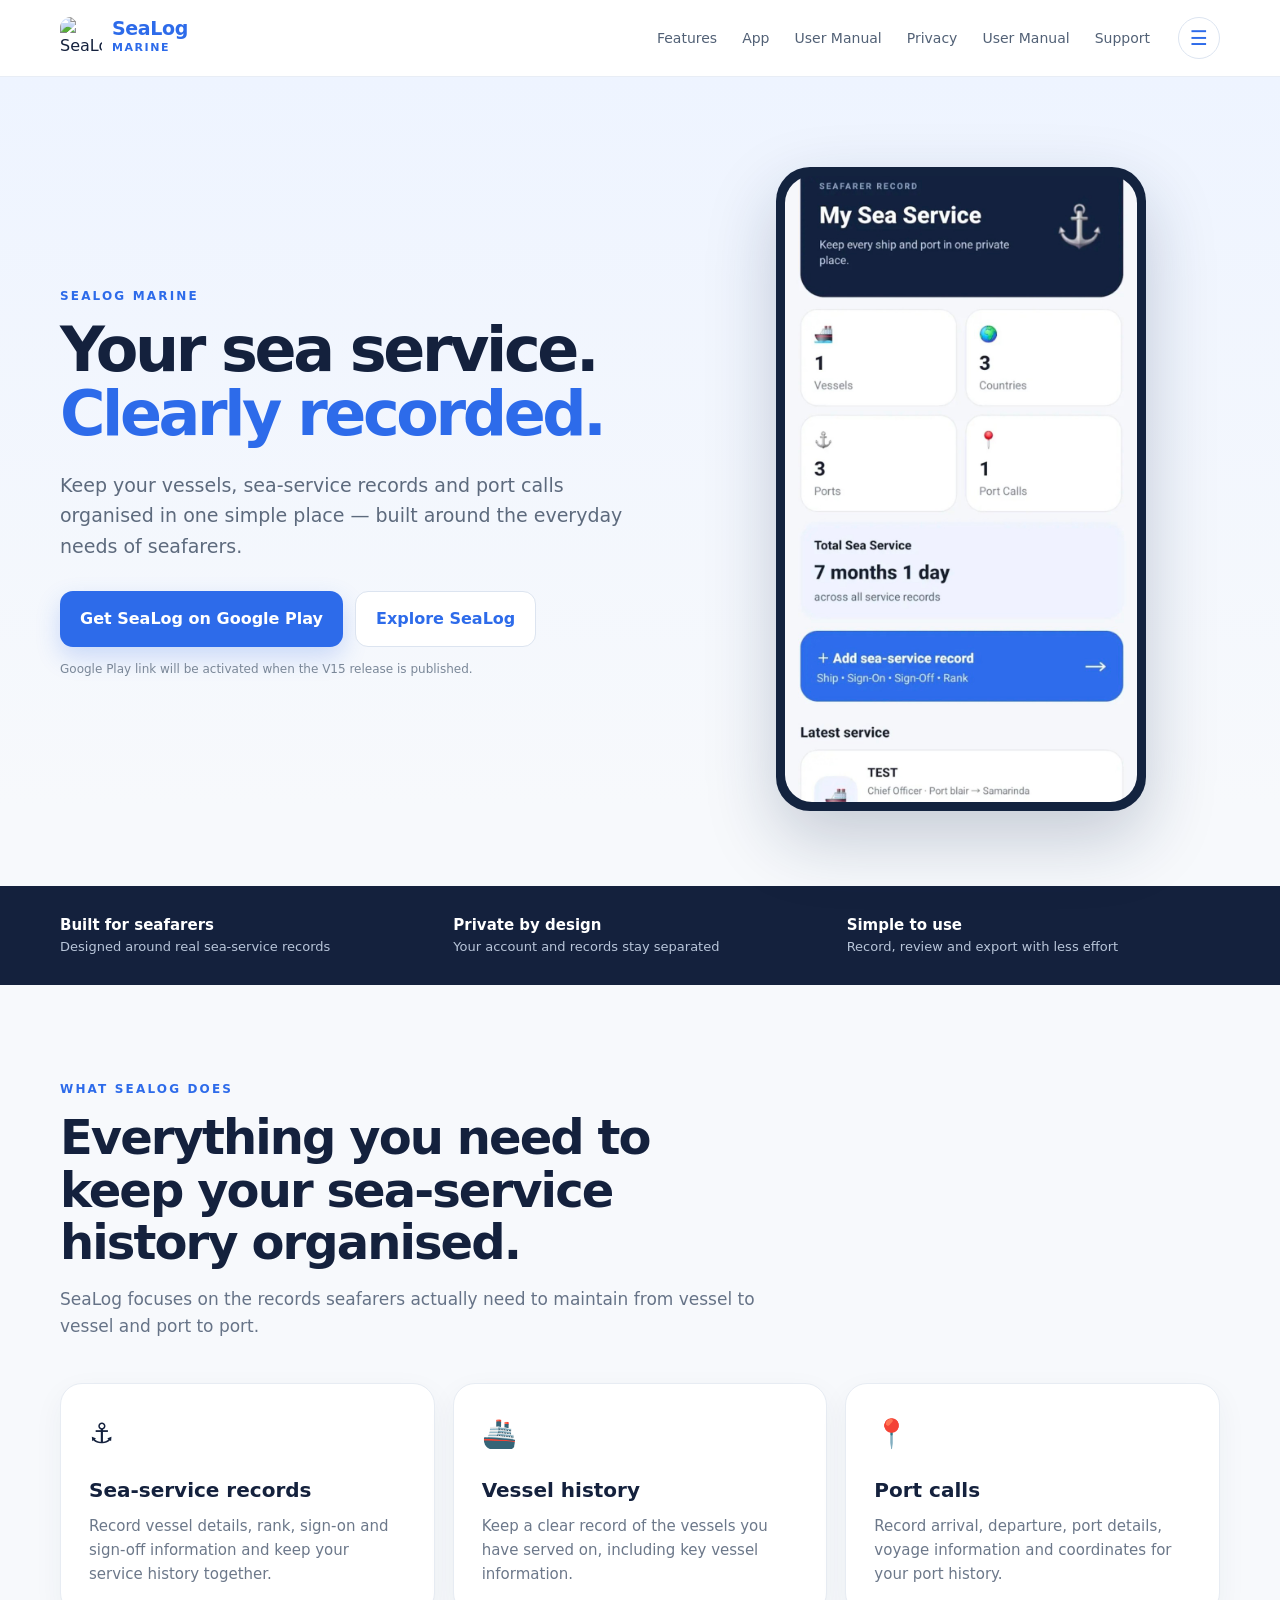
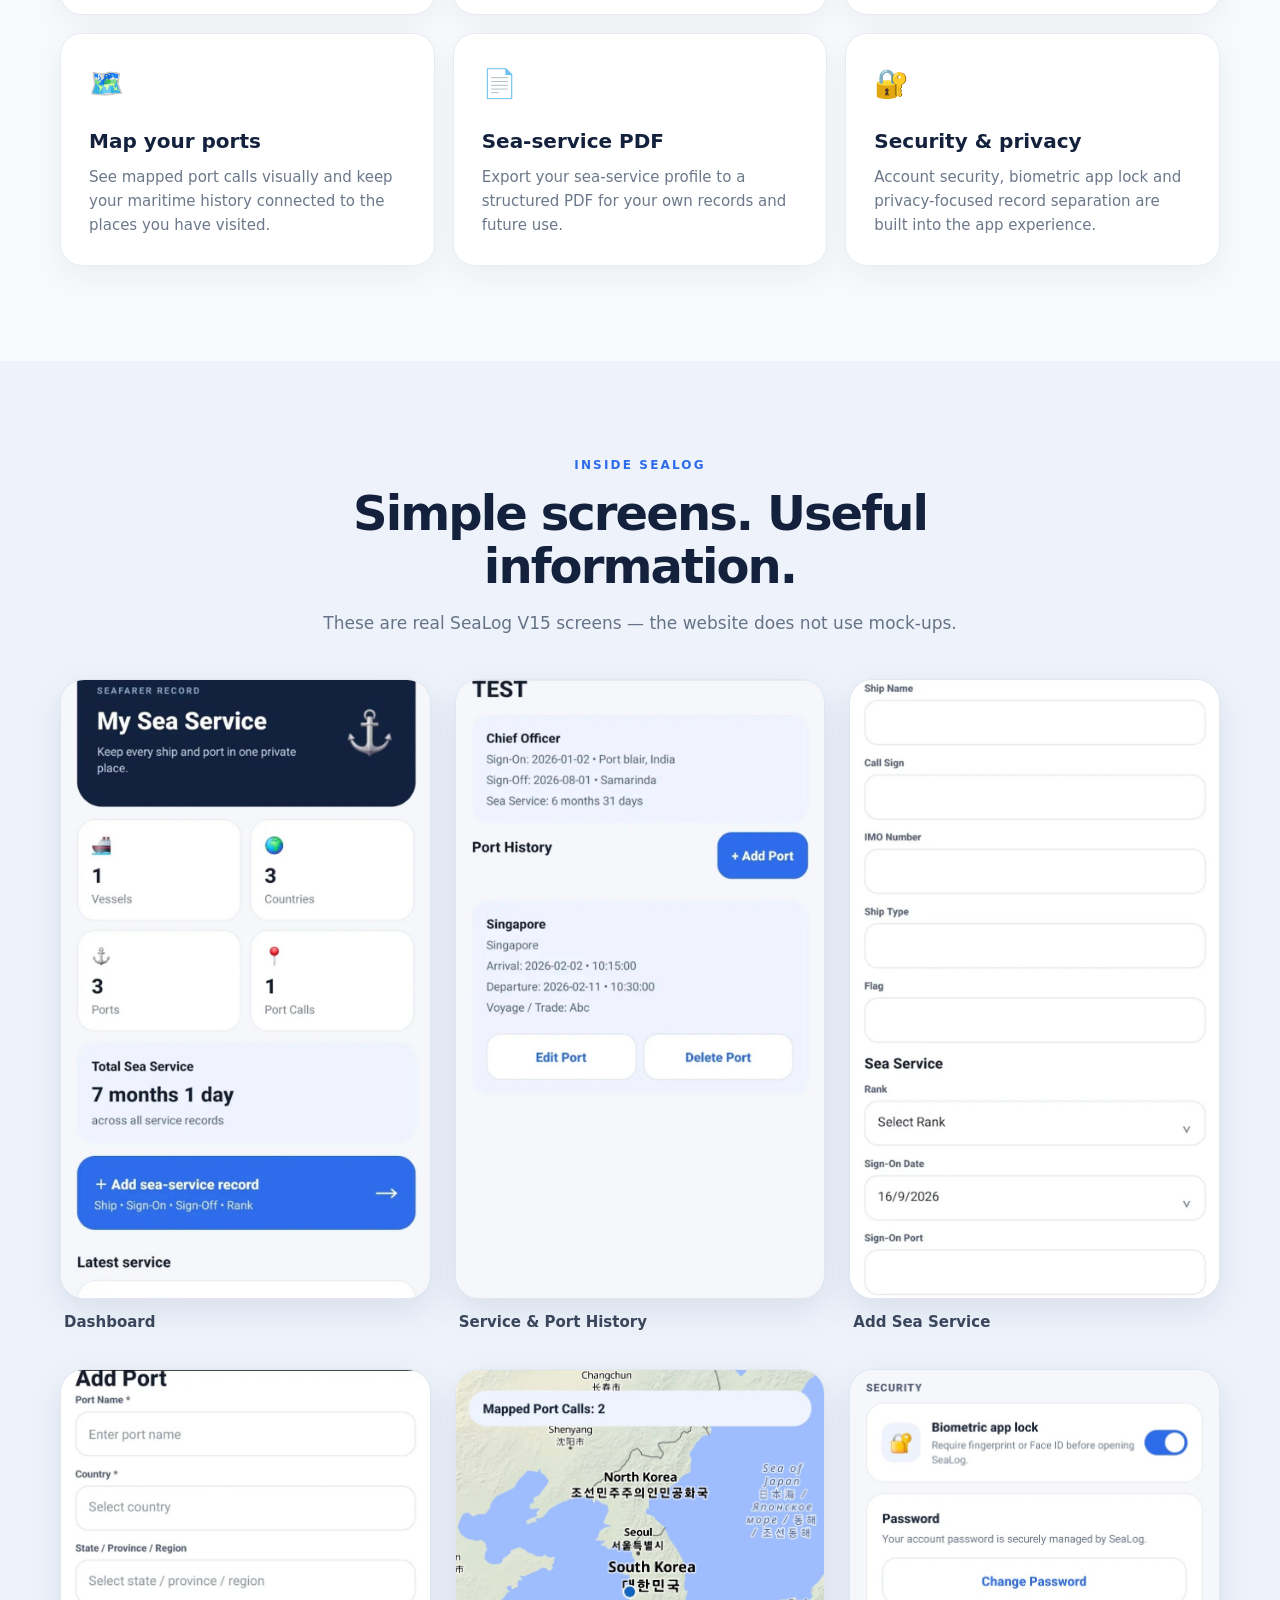
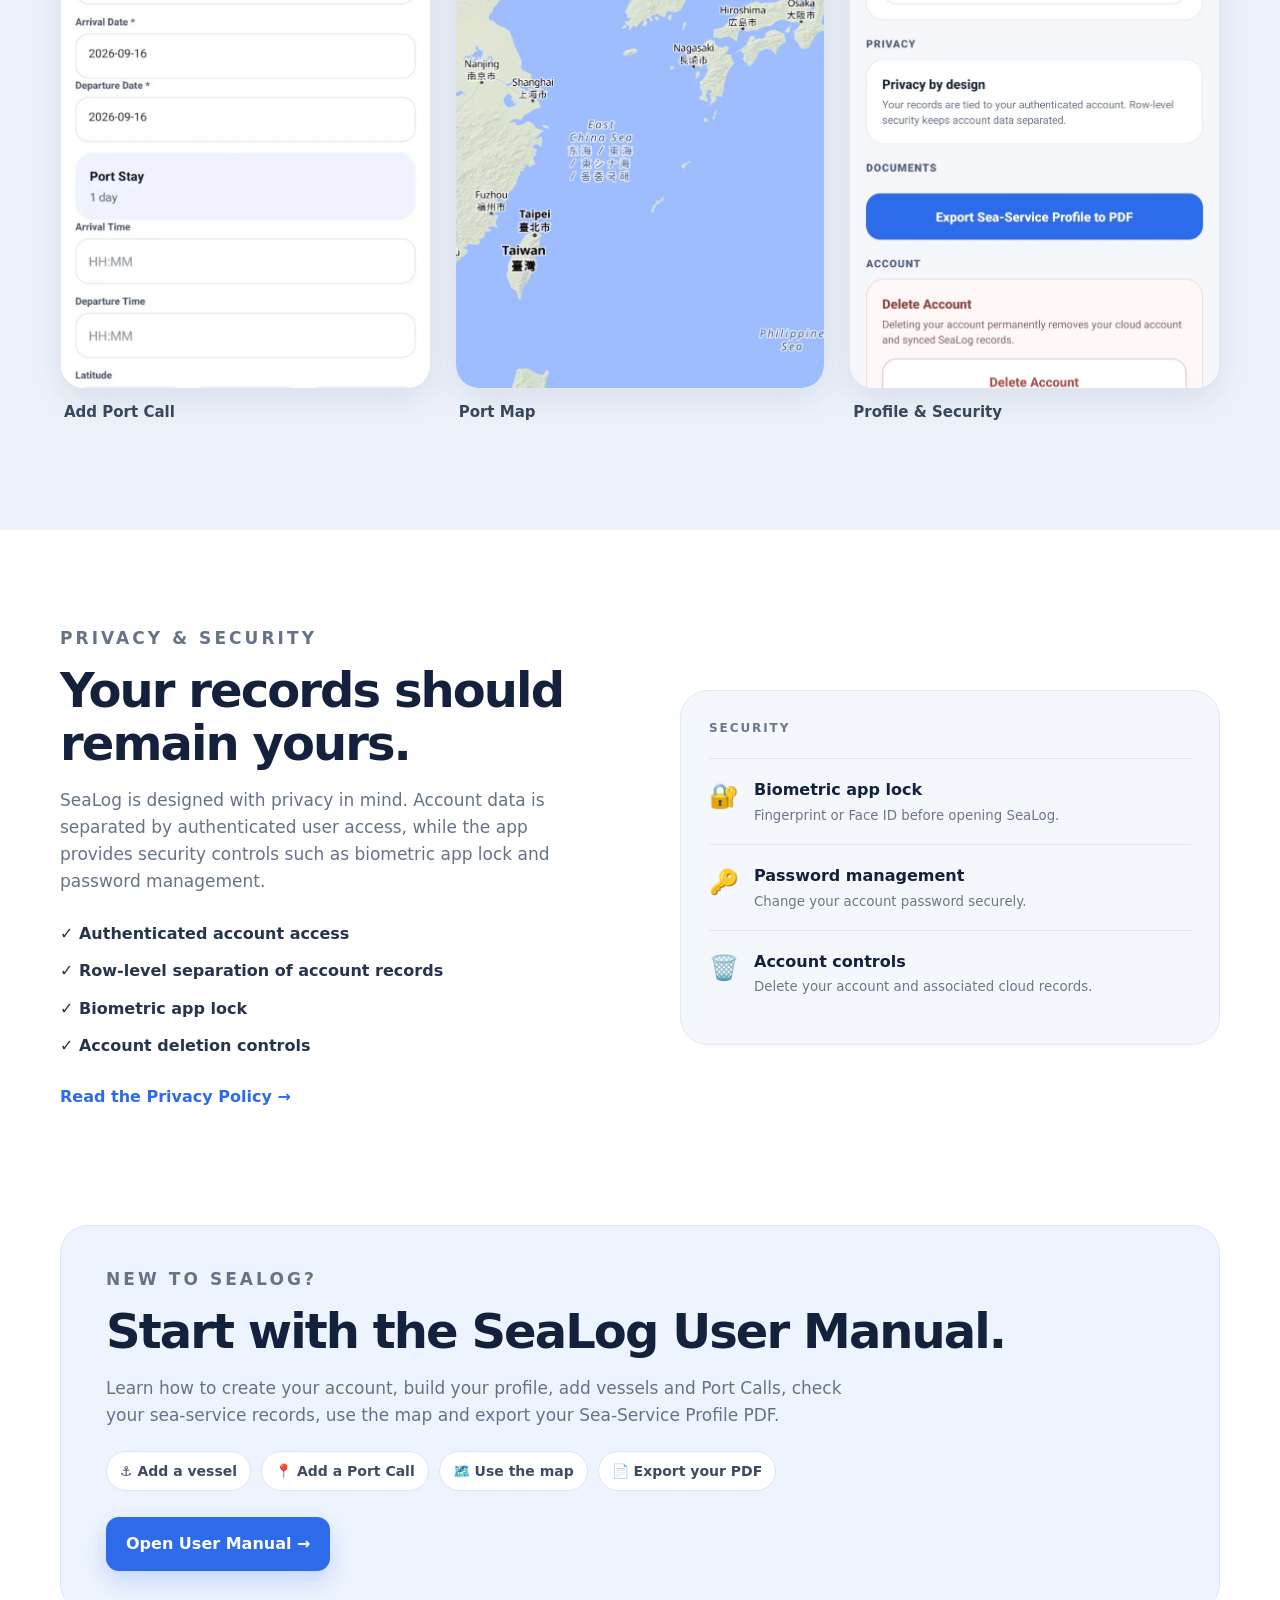
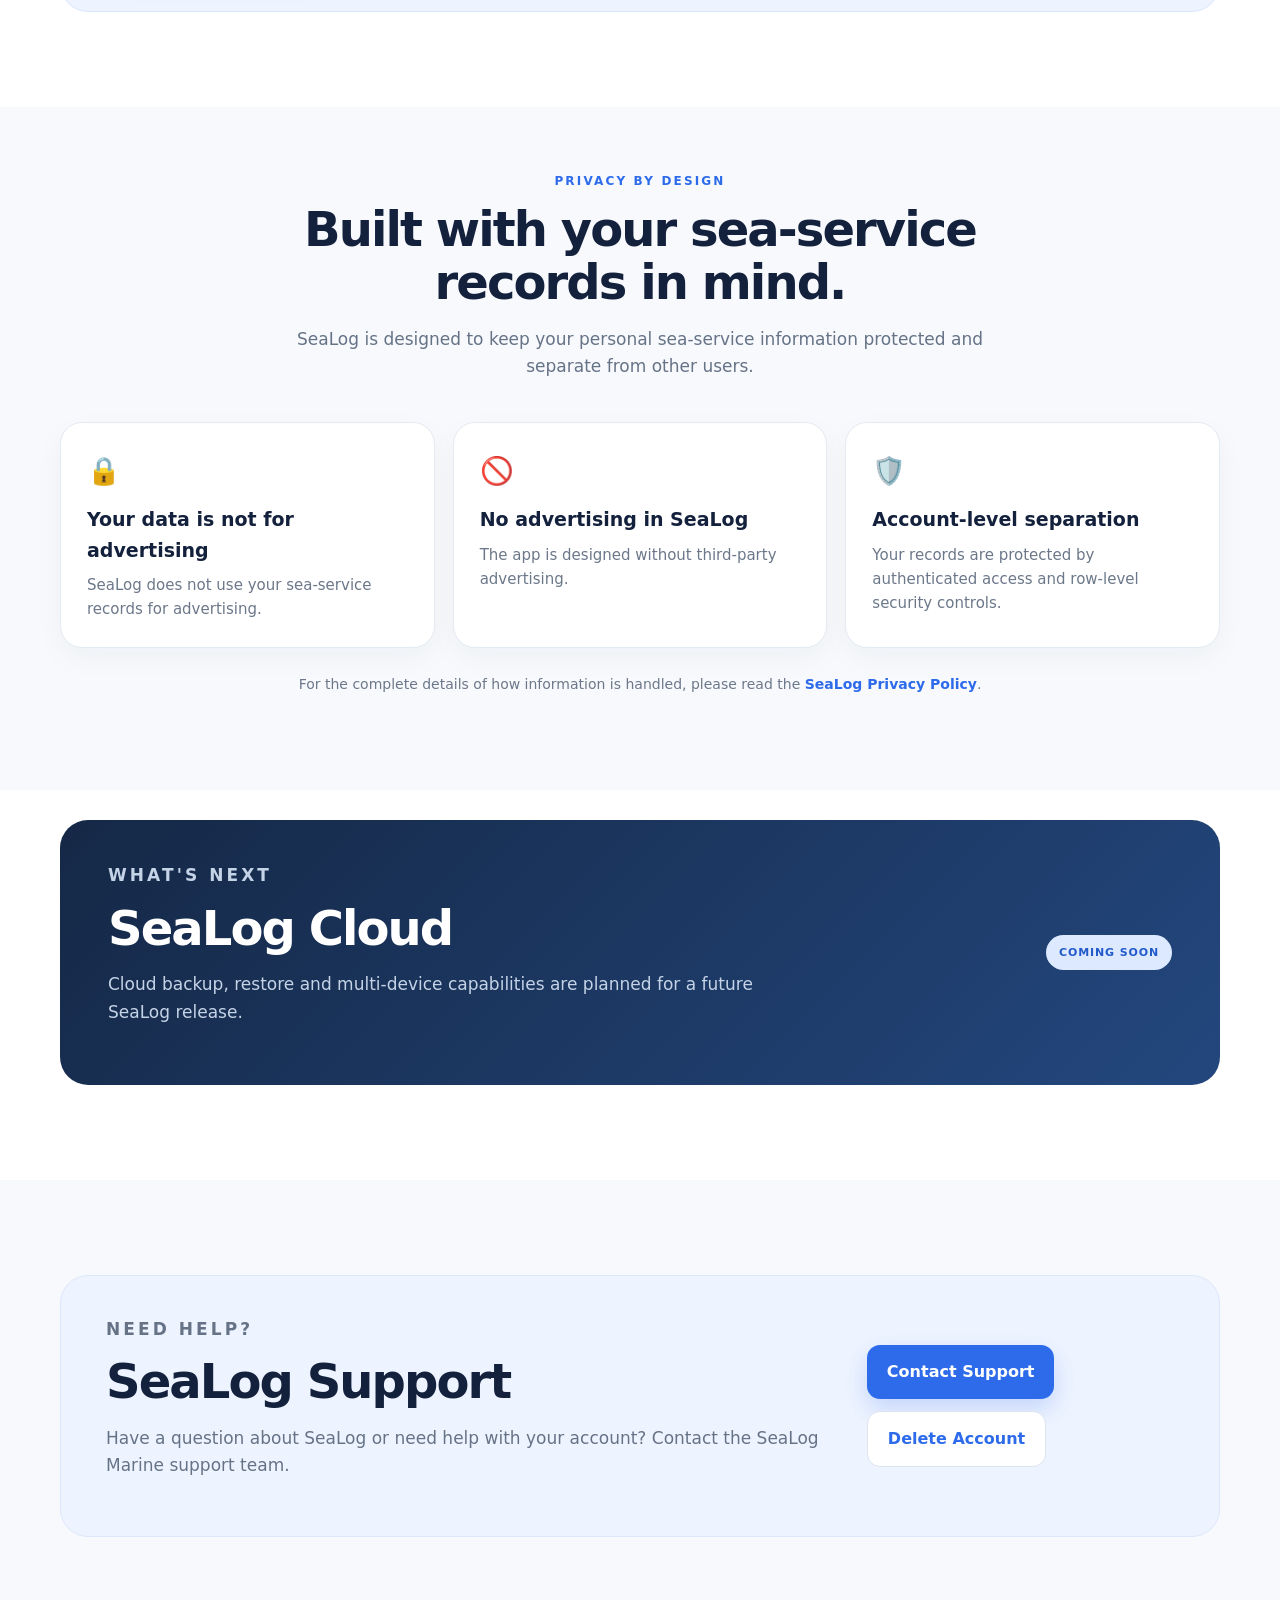
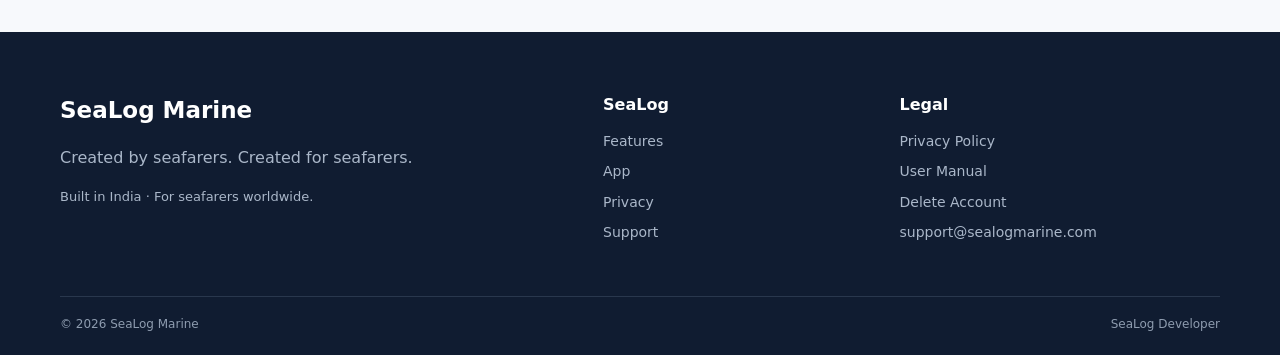
==== index.html @ 11810965 "Add files via upload" ====
<!doctype html>
<html lang="en">
<head>
  <meta charset="utf-8">
  <meta name="viewport" content="width=device-width, initial-scale=1">
  <meta name="description" content="SeaLog Marine — a simple, private way for seafarers to record sea service, vessels and port calls.">
  <meta name="theme-color" content="#2D6BEA">
  <title>SeaLog Marine — Your Sea Service, Clearly Recorded</title>
  <link rel="stylesheet" href="style.css">
</head>
<body>
  <header class="site-header">
    <div class="container nav">
      <a class="brand" href="#top" aria-label="SeaLog Marine home">
        <img src="https://sealogmarine.com/splash.png" alt="SeaLog" class="brand-logo">
        <span class="brand-wordmark">
          <strong>SeaLog</strong>
          <small>Marine</small>
        </span>
      </a>
      <nav aria-label="Main navigation">
        <a href="#features">Features</a>
        <a href="#screens">App</a>
        <a href="user-manual.html">User Manual</a>
        <a href="#privacy">Privacy</a>
        <a href="user-manual.html">User Manual</a>
        <a href="#support">Support</a>
      </nav>
      <details class="site-menu">
        <summary aria-label="Open SeaLog menu">☰</summary>
        <div class="menu-panel">
          <a href="#features">Features</a>
          <a href="#screens">App Screens</a>
          <a href="user-manual.html">User Manual</a>
          <a href="privacy-policy.html">Privacy Policy</a>
          <a href="delete-account.html">Delete Account</a>
          <a href="mailto:support@sealogmarine.com">Contact Support</a>
        </div>
      </details>
    </div>
  </header>

  <main id="top">
    <section class="hero">
      <div class="container hero-grid">
        <div class="hero-copy">
          <p class="eyebrow">SEALOG MARINE</p>
          <h1>Your sea service.<br><span>Clearly recorded.</span></h1>
          <p class="hero-text">
            Keep your vessels, sea-service records and port calls organised in one
            simple place — built around the everyday needs of seafarers.
          </p>
          <div class="hero-actions" id="download">
            <a class="button primary" href="#" aria-label="Google Play link to be added after release">
              Get SeaLog on Google Play
            </a>
            <a class="button secondary" href="#features">Explore SeaLog</a>
          </div>
          <p class="small-note">Google Play link will be activated when the V15 release is published.</p>
        </div>

        <div class="hero-card">
          <div class="phone-frame">
            <img src="assets/dashboard.jpg" alt="SeaLog dashboard showing vessels, ports and total sea service">
          </div>
        </div>
      </div>
    </section>

    <section class="trust-strip">
      <div class="container trust-grid">
        <div><strong>Built for seafarers</strong><span>Designed around real sea-service records</span></div>
        <div><strong>Private by design</strong><span>Your account and records stay separated</span></div>
        <div><strong>Simple to use</strong><span>Record, review and export with less effort</span></div>
      </div>
    </section>

    <section class="section" id="features">
      <div class="container">
        <div class="section-heading">
          <p class="eyebrow">WHAT SEALOG DOES</p>
          <h2>Everything you need to keep your sea-service history organised.</h2>
          <p>SeaLog focuses on the records seafarers actually need to maintain from vessel to vessel and port to port.</p>
        </div>

        <div class="feature-grid">
          <article class="feature">
            <div class="icon">⚓</div>
            <h3>Sea-service records</h3>
            <p>Record vessel details, rank, sign-on and sign-off information and keep your service history together.</p>
          </article>
          <article class="feature">
            <div class="icon">🚢</div>
            <h3>Vessel history</h3>
            <p>Keep a clear record of the vessels you have served on, including key vessel information.</p>
          </article>
          <article class="feature">
            <div class="icon">📍</div>
            <h3>Port calls</h3>
            <p>Record arrival, departure, port details, voyage information and coordinates for your port history.</p>
          </article>
          <article class="feature">
            <div class="icon">🗺️</div>
            <h3>Map your ports</h3>
            <p>See mapped port calls visually and keep your maritime history connected to the places you have visited.</p>
          </article>
          <article class="feature">
            <div class="icon">📄</div>
            <h3>Sea-service PDF</h3>
            <p>Export your sea-service profile to a structured PDF for your own records and future use.</p>
          </article>
          <article class="feature">
            <div class="icon">🔐</div>
            <h3>Security & privacy</h3>
            <p>Account security, biometric app lock and privacy-focused record separation are built into the app experience.</p>
          </article>
        </div>
      </div>
    </section>

    <section class="showcase" id="screens">
      <div class="container">
        <div class="section-heading centered">
          <p class="eyebrow">INSIDE SEALOG</p>
          <h2>Simple screens. Useful information.</h2>
          <p>These are real SeaLog V15 screens — the website does not use mock-ups.</p>
        </div>

        <div class="screen-grid">
          <figure><img src="assets/dashboard.jpg" alt="SeaLog dashboard"><figcaption>Dashboard</figcaption></figure>
          <figure><img src="assets/service-record.jpg" alt="SeaLog service and port history"><figcaption>Service & Port History</figcaption></figure>
          <figure><img src="assets/add-service.jpg" alt="SeaLog add sea service screen"><figcaption>Add Sea Service</figcaption></figure>
          <figure><img src="assets/add-port.jpg" alt="SeaLog add port screen"><figcaption>Add Port Call</figcaption></figure>
          <figure><img src="assets/map.jpg" alt="SeaLog map showing mapped port calls"><figcaption>Port Map</figcaption></figure>
          <figure><img src="assets/profile-security.jpg" alt="SeaLog profile, security and privacy settings"><figcaption>Profile & Security</figcaption></figure>
        </div>
      </div>
    </section>

    <section class="section split" id="privacy">
      <div class="container split-grid">
        <div>
          <p class="eyebrow">PRIVACY & SECURITY</p>
          <h2>Your records should remain yours.</h2>
          <p>
            SeaLog is designed with privacy in mind. Account data is separated by
            authenticated user access, while the app provides security controls such
            as biometric app lock and password management.
          </p>
          <div class="check-list">
            <div>✓ Authenticated account access</div>
            <div>✓ Row-level separation of account records</div>
            <div>✓ Biometric app lock</div>
            <div>✓ Account deletion controls</div>
          </div>
          <a class="text-link" href="privacy-policy.html">Read the Privacy Policy →</a>
        </div>
        <div class="security-card">
          <div class="security-top">SECURITY</div>
          <div class="security-row"><span>🔐</span><div><strong>Biometric app lock</strong><small>Fingerprint or Face ID before opening SeaLog.</small></div></div>
          <div class="security-row"><span>🔑</span><div><strong>Password management</strong><small>Change your account password securely.</small></div></div>
          <div class="security-row"><span>🗑️</span><div><strong>Account controls</strong><small>Delete your account and associated cloud records.</small></div></div>
        </div>
      </div>
    </section>

    <section class="section manual-section">
      <div class="container manual-card">
        <div>
          <p class="eyebrow">NEW TO SEALOG?</p>
          <h2>Start with the SeaLog User Manual.</h2>
          <p>Learn how to create your account, build your profile, add vessels and Port Calls, check your sea-service records, use the map and export your Sea-Service Profile PDF.</p>
          <div class="manual-points">
            <span>⚓ Add a vessel</span>
            <span>📍 Add a Port Call</span>
            <span>🗺️ Use the map</span>
            <span>📄 Export your PDF</span>
          </div>
          <a class="button primary" href="user-manual.html">Open User Manual →</a>
        </div>
      </div>
    </section>

    <section class="section trust-section">
      <div class="container">
        <div class="section-heading centered">
          <p class="eyebrow">PRIVACY BY DESIGN</p>
          <h2>Built with your sea-service records in mind.</h2>
          <p>SeaLog is designed to keep your personal sea-service information protected and separate from other users.</p>
        </div>
        <div class="privacy-grid">
          <article><div class="privacy-icon">🔒</div><h3>Your data is not for advertising</h3><p>SeaLog does not use your sea-service records for advertising.</p></article>
          <article><div class="privacy-icon">🚫</div><h3>No advertising in SeaLog</h3><p>The app is designed without third-party advertising.</p></article>
          <article><div class="privacy-icon">🛡️</div><h3>Account-level separation</h3><p>Your records are protected by authenticated access and row-level security controls.</p></article>
        </div>
        <p class="privacy-note">For the complete details of how information is handled, please read the <a href="privacy-policy.html">SeaLog Privacy Policy</a>.</p>
      </div>
    </section>

    <section class="future">
      <div class="container future-card">
        <div>
          <p class="eyebrow">WHAT'S NEXT</p>
          <h2>SeaLog Cloud</h2>
          <p>Cloud backup, restore and multi-device capabilities are planned for a future SeaLog release.</p>
        </div>
        <span class="coming">COMING SOON</span>
      </div>
    </section>

    <section class="section" id="support">
      <div class="container support-card">
        <div>
          <p class="eyebrow">NEED HELP?</p>
          <h2>SeaLog Support</h2>
          <p>Have a question about SeaLog or need help with your account? Contact the SeaLog Marine support team.</p>
        </div>
        <div class="support-actions">
          <a class="button primary" href="mailto:support@sealogmarine.com">Contact Support</a>
          <a class="button secondary" href="delete-account.html">Delete Account</a>
        </div>
      </div>
    </section>
  </main>

  <footer>
    <div class="container footer-grid">
      <div>
        <div class="footer-brand">SeaLog Marine</div>
        <p>Created by seafarers. Created for seafarers.</p>
        <p class="muted">Built in India · For seafarers worldwide.</p>
      </div>
      <div>
        <strong>SeaLog</strong>
        <a href="#features">Features</a>
        <a href="#screens">App</a>
        <a href="#privacy">Privacy</a>
        <a href="#support">Support</a>
      </div>
      <div>
        <strong>Legal</strong>
        <a href="privacy-policy.html">Privacy Policy</a>
        <a href="user-manual.html">User Manual</a>
        <a href="delete-account.html">Delete Account</a>
        <a href="mailto:support@sealogmarine.com">support@sealogmarine.com</a>
      </div>
    </div>
    <div class="container footer-bottom">
      <span>© 2026 SeaLog Marine</span>
      <span>SeaLog Developer</span>
    </div>
  </footer>
</body>
</html>
---- style.css ----
*{box-sizing:border-box}html{scroll-behavior:smooth}body{margin:0;font-family:Inter,ui-sans-serif,system-ui,-apple-system,BlinkMacSystemFont,"Segoe UI",sans-serif;color:#14213d;background:#f7f9fc;line-height:1.6}a{color:inherit}.container{width:min(1160px,calc(100% - 40px));margin:auto}.site-header{position:sticky;top:0;z-index:20;background:rgba(255,255,255,.92);backdrop-filter:blur(14px);border-bottom:1px solid #e8edf5}.nav{height:76px;display:flex;align-items:center;gap:28px}.brand{display:flex;align-items:center;gap:10px;text-decoration:none;margin-right:auto}.brand-logo{width:42px;height:42px;object-fit:contain;border-radius:11px}.brand strong{display:block;font-size:19px;letter-spacing:-.02em}.brand small{display:block;color:#65738a;font-size:11px;letter-spacing:.14em;text-transform:uppercase}.nav nav{display:flex;gap:25px}.nav nav a{text-decoration:none;color:#526176;font-size:14px}.nav-cta,.button{display:inline-flex;align-items:center;justify-content:center;text-decoration:none;border-radius:13px;font-weight:700}.nav-cta{background:#2d6bea;color:white;padding:10px 16px;font-size:14px}.hero{padding:90px 0 75px;background:linear-gradient(180deg,#eef4ff 0%,#f7f9fc 90%)}.hero-grid{display:grid;grid-template-columns:1.05fr .95fr;align-items:center;gap:70px}.eyebrow{font-size:12px;letter-spacing:.18em;font-weight:800;color:#2d6bea;margin:0 0 12px}.hero h1{font-size:clamp(44px,6vw,76px);line-height:1.02;letter-spacing:-.055em;margin:0 0 25px}.hero h1 span{color:#2d6bea}.hero-text{font-size:19px;color:#5d6a7d;max-width:640px}.hero-actions{display:flex;gap:12px;flex-wrap:wrap;margin-top:30px}.button{padding:14px 20px}.primary{background:#2d6bea;color:#fff;box-shadow:0 10px 25px rgba(45,107,234,.22)}.secondary{background:#fff;color:#2d6bea;border:1px solid #dce4f0}.small-note{font-size:12px;color:#7a8798;margin-top:13px}.hero-card{display:flex;justify-content:center}.phone-frame{width:min(370px,100%);padding:9px;border-radius:34px;background:#13233f;box-shadow:0 28px 70px rgba(20,43,78,.22)}.phone-frame img{display:block;width:100%;border-radius:27px}.trust-strip{background:#14213d;color:white}.trust-grid{display:grid;grid-template-columns:repeat(3,1fr);padding:27px 0;gap:20px}.trust-grid div{display:flex;flex-direction:column}.trust-grid strong{font-size:15px}.trust-grid span{font-size:13px;color:#b8c5d9}.section{padding:95px 0}.section-heading{max-width:720px;margin-bottom:42px}.section-heading.centered{text-align:center;margin-left:auto;margin-right:auto}.section-heading h2,.split h2,.support-card h2,.future h2{font-size:clamp(32px,4vw,48px);line-height:1.1;letter-spacing:-.04em;margin:0 0 16px}.section-heading p:not(.eyebrow),.split p,.support-card p,.future p{color:#667387;font-size:17px}.feature-grid{display:grid;grid-template-columns:repeat(3,1fr);gap:18px}.feature{background:white;border:1px solid #e7ecf3;border-radius:22px;padding:28px;box-shadow:0 10px 30px rgba(30,53,85,.05)}.icon{font-size:28px;margin-bottom:18px}.feature h3{margin:0 0 8px;font-size:20px}.feature p{margin:0;color:#6c788a;font-size:15px}.showcase{padding:95px 0;background:#eef3fb}.screen-grid{display:grid;grid-template-columns:repeat(3,1fr);gap:24px}.screen-grid figure{margin:0}.screen-grid img{display:block;width:100%;height:620px;object-fit:cover;object-position:top;border-radius:24px;background:white;box-shadow:0 12px 35px rgba(30,53,85,.1);border:1px solid #e0e7f0}.screen-grid figcaption{font-weight:700;font-size:15px;margin:11px 4px;color:#39465b}.split{background:white}.split-grid{display:grid;grid-template-columns:1fr 1fr;gap:80px;align-items:center}.check-list{display:grid;gap:12px;margin:25px 0;color:#26344c;font-weight:650}.text-link{color:#2d6bea;font-weight:750;text-decoration:none}.security-card{background:#f4f7fc;border:1px solid #e2e8f2;border-radius:28px;padding:28px}.security-top{font-size:12px;letter-spacing:.16em;color:#69778c;font-weight:800;margin-bottom:20px}.security-row{display:flex;gap:15px;padding:18px 0;border-top:1px solid #dfe6f0}.security-row span{font-size:24px}.security-row strong{display:block}.security-row small{display:block;color:#6c788a;margin-top:2px}.future{padding:30px 0 95px;background:white}.future-card{background:linear-gradient(135deg,#152846,#23477e);color:white;border-radius:28px;padding:42px 48px;display:flex;align-items:center;justify-content:space-between;gap:30px}.future-card p{color:#c5d3e7;max-width:680px}.coming{background:#dce9ff;color:#225acb;padding:9px 13px;border-radius:999px;font-weight:800;font-size:11px;letter-spacing:.08em;white-space:nowrap}.support-card{background:#eef4ff;border:1px solid #dbe7fb;border-radius:28px;padding:40px 45px;display:flex;align-items:center;justify-content:space-between;gap:30px}.support-actions{display:flex;gap:12px;flex-wrap:wrap}footer{background:#101c31;color:white;padding:60px 0 20px}.footer-grid{display:grid;grid-template-columns:2fr 1fr 1.3fr;gap:50px}.footer-brand{font-size:23px;font-weight:800}.footer-grid p{color:#aab7c9;max-width:440px}.footer-grid strong{display:block;margin-bottom:12px}.footer-grid a{display:block;color:#aab7c9;text-decoration:none;margin:8px 0;font-size:14px}.muted{font-size:13px}.footer-bottom{border-top:1px solid #29374d;margin-top:45px;padding-top:18px;display:flex;justify-content:space-between;color:#8e9caf;font-size:12px}@media(max-width:900px){.nav nav{display:none}.hero-grid,.split-grid{grid-template-columns:1fr;gap:40px}.hero{padding-top:60px}.feature-grid,.screen-grid{grid-template-columns:repeat(2,1fr)}.trust-grid{grid-template-columns:1fr}.future-card,.support-card{align-items:flex-start;flex-direction:column}.footer-grid{grid-template-columns:1fr 1fr}}@media(max-width:620px){.container{width:min(100% - 28px,1160px)}.nav{height:68px}.nav-cta{display:none}.hero h1{font-size:46px}.hero-text{font-size:17px}.feature-grid,.screen-grid{grid-template-columns:1fr}.screen-grid img{height:auto;max-height:none;object-fit:contain}.section,.showcase{padding:70px 0}.future{padding-bottom:70px}.future-card,.support-card{padding:30px 25px}.footer-grid{grid-template-columns:1fr}.footer-bottom{flex-direction:column;gap:6px}}

/* V2 refinements */
.brand-wordmark strong,.brand-wordmark small{color:#2d6bea}
.brand-wordmark strong{font-size:19px;line-height:1.05}
.brand-wordmark small{font-size:11px;letter-spacing:.14em;font-weight:700}
.site-menu{position:relative}
.site-menu summary{list-style:none;cursor:pointer;width:42px;height:42px;border:1px solid #dce4f0;border-radius:50%;display:flex;align-items:center;justify-content:center;color:#2d6bea;font-size:20px;font-weight:800;background:#fff}
.site-menu summary::-webkit-details-marker{display:none}
.menu-panel{position:absolute;right:0;top:52px;width:210px;background:#fff;border:1px solid #e1e7f0;border-radius:16px;padding:8px;box-shadow:0 18px 40px rgba(20,43,78,.15)}
.menu-panel a{display:block;text-decoration:none;padding:11px 12px;border-radius:10px;color:#34445c;font-size:14px}
.menu-panel a:hover{background:#eef4ff;color:#2d6bea}
.hero h1{font-size:clamp(38px,5vw,62px)}
.manual-section{background:#fff;padding-top:20px}
.manual-card{background:#eef4ff;border:1px solid #dbe7fb;border-radius:28px;padding:40px 45px}
.manual-card h2{font-size:clamp(32px,4vw,48px);line-height:1.1;letter-spacing:-.04em;margin:0 0 15px}
.manual-card p{color:#667387;font-size:17px;max-width:760px}
.manual-points{display:flex;flex-wrap:wrap;gap:10px;margin:22px 0 26px}
.manual-points span{background:#fff;border:1px solid #dce5f2;border-radius:999px;padding:8px 13px;color:#3d4c62;font-weight:650;font-size:14px}
.trust-section{background:#f7f9fc;padding-top:65px}
.privacy-grid{display:grid;grid-template-columns:repeat(3,1fr);gap:18px}
.privacy-grid article{background:#fff;border:1px solid #e4eaf2;border-radius:22px;padding:26px;box-shadow:0 10px 30px rgba(30,53,85,.04)}
.privacy-icon{font-size:27px;margin-bottom:12px}
.privacy-grid h3{margin:0 0 8px;font-size:19px}
.privacy-grid p{margin:0;color:#6c788a;font-size:15px}
.privacy-note{text-align:center;color:#6c788a;font-size:14px;margin:25px auto 0;max-width:720px}
.privacy-note a{color:#2d6bea;font-weight:700;text-decoration:none}
.manual-hero{padding:70px 0 45px;background:linear-gradient(180deg,#eef4ff 0%,#f7f9fc 100%)}
.manual-hero h1{font-size:clamp(40px,6vw,64px);line-height:1.05;letter-spacing:-.05em;margin:0 0 8px}
.manual-hero p:not(.eyebrow){color:#65738a;font-size:18px;margin:0}
.manual-viewer-section{padding:30px 0 90px;background:#f7f9fc}
.manual-viewer-card{background:#fff;border:1px solid #e0e7f0;border-radius:24px;padding:12px;box-shadow:0 15px 45px rgba(30,53,85,.08)}
.manual-viewer-card iframe{display:block;width:100%;height:min(78vh,900px);border:0;border-radius:16px;background:#f4f6fa}
.manual-fallback{display:flex;align-items:center;gap:14px;flex-wrap:wrap;padding:18px 10px 8px;color:#667387}
.manual-fallback strong{color:#26344c}
.manual-fallback span{font-size:13px}
.manual-fallback .button{margin-left:auto}
@media(max-width:900px){.privacy-grid{grid-template-columns:1fr}.manual-card{padding:32px 28px}.manual-fallback .button{margin-left:0}}
@media(max-width:620px){.brand-logo{width:40px;height:40px}.brand-wordmark strong{font-size:19px}.brand-wordmark small{font-size:11px}.hero h1{font-size:43px}.manual-card{padding:28px 22px}.manual-viewer-card{padding:8px}.manual-viewer-card iframe{height:72vh}.manual-fallback{padding:14px 6px 6px}.manual-fallback .button{width:100%}}
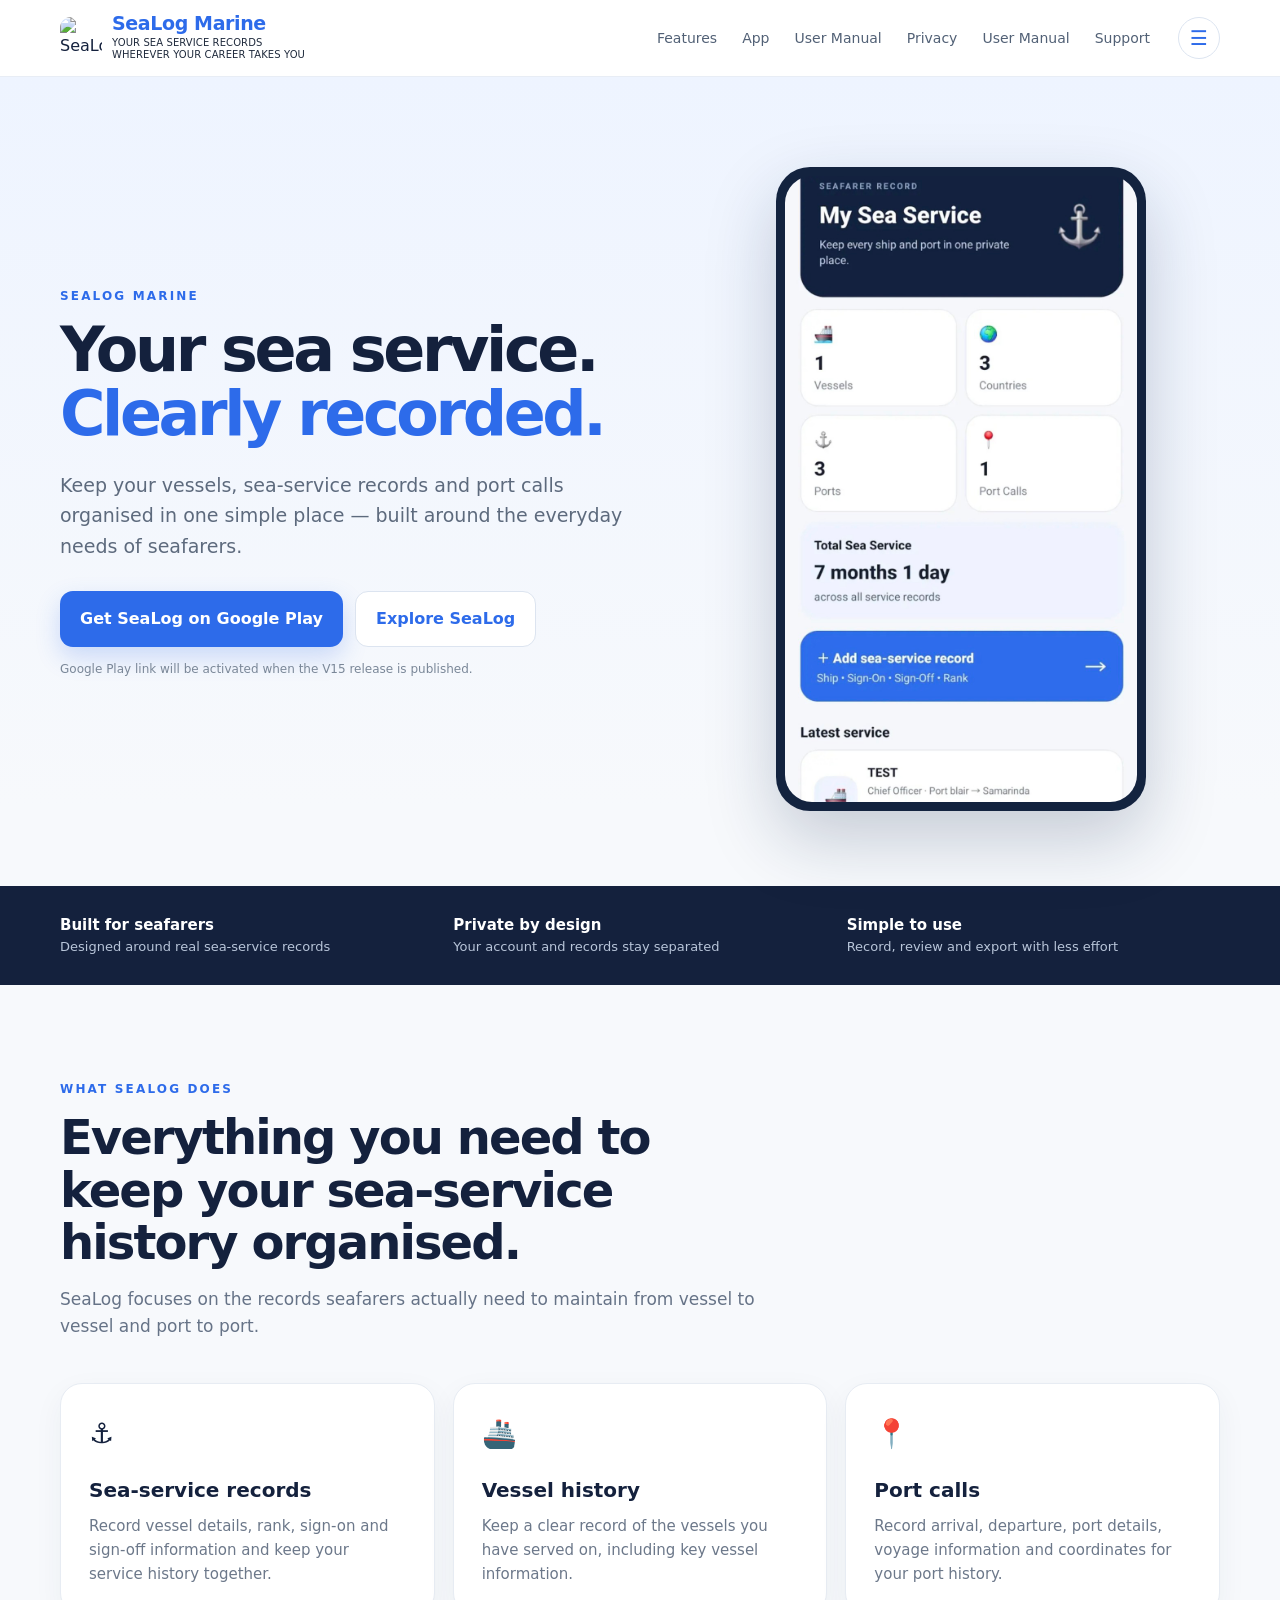
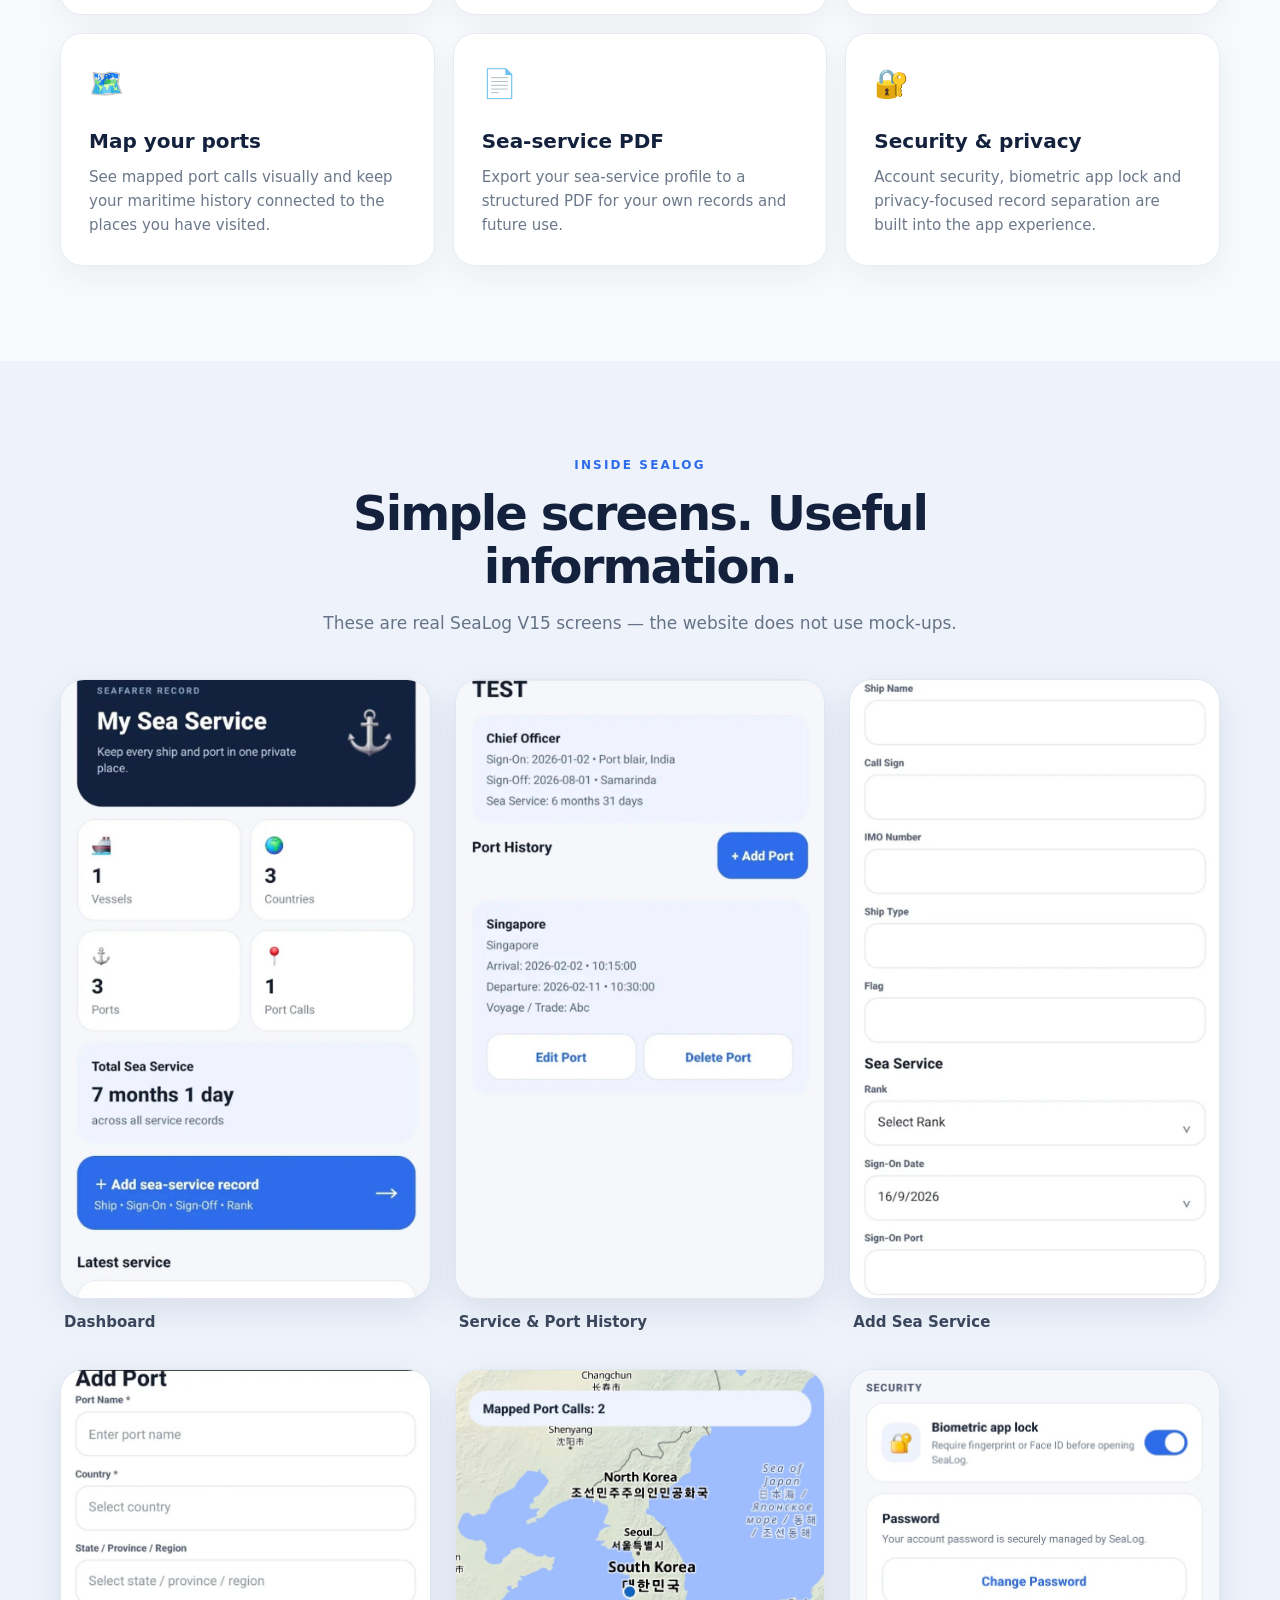
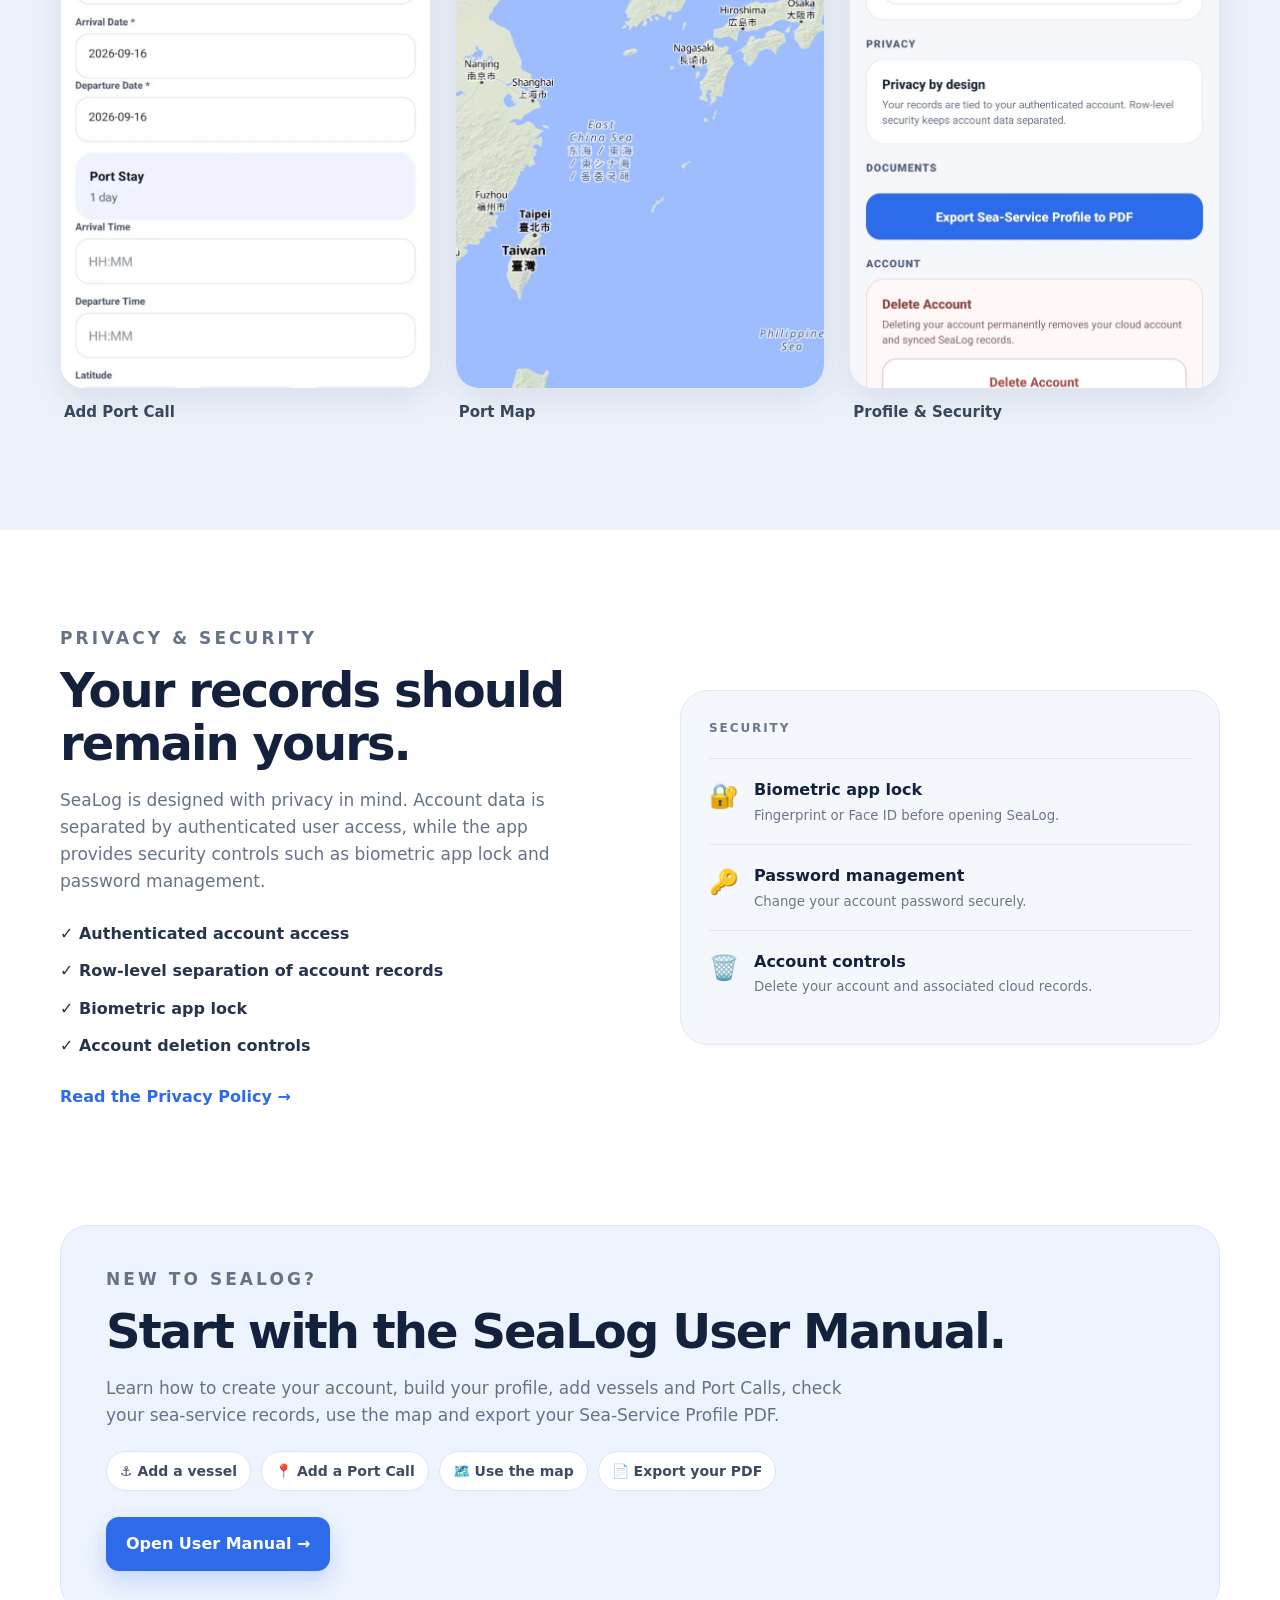
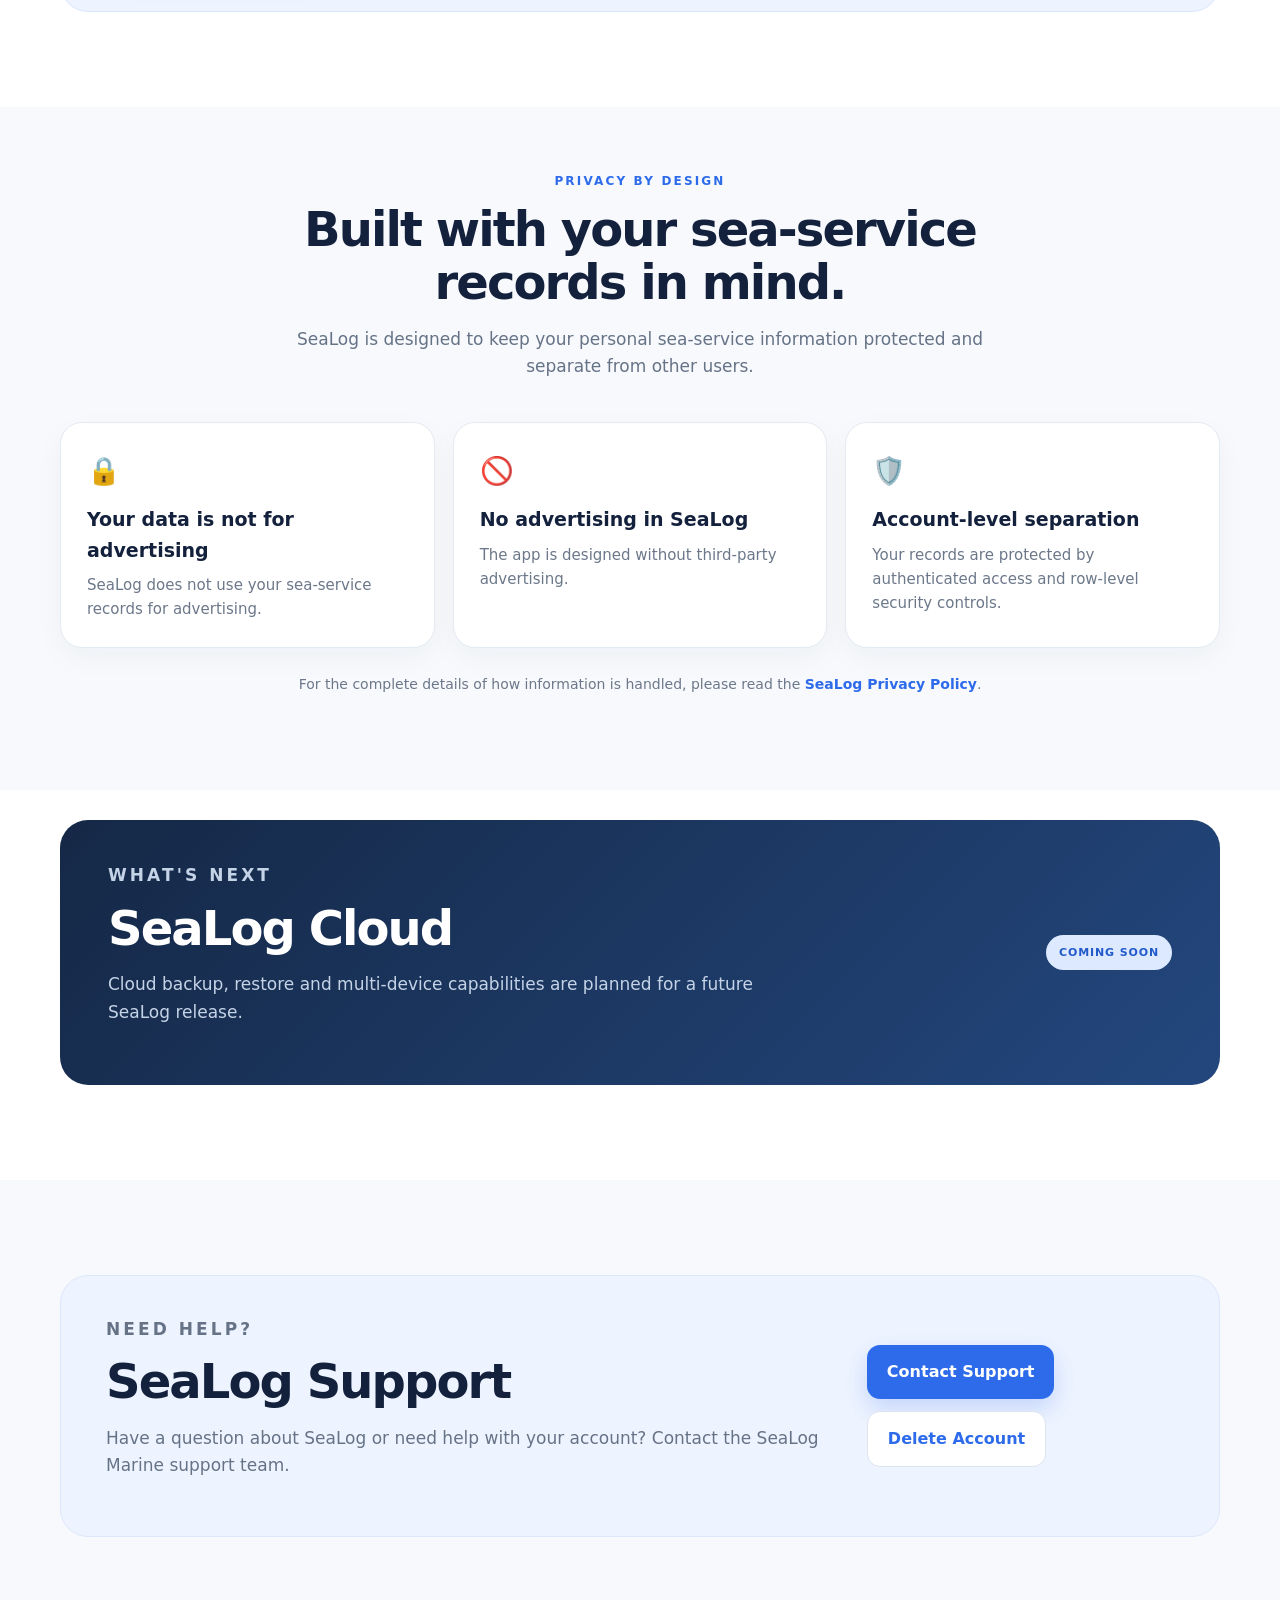
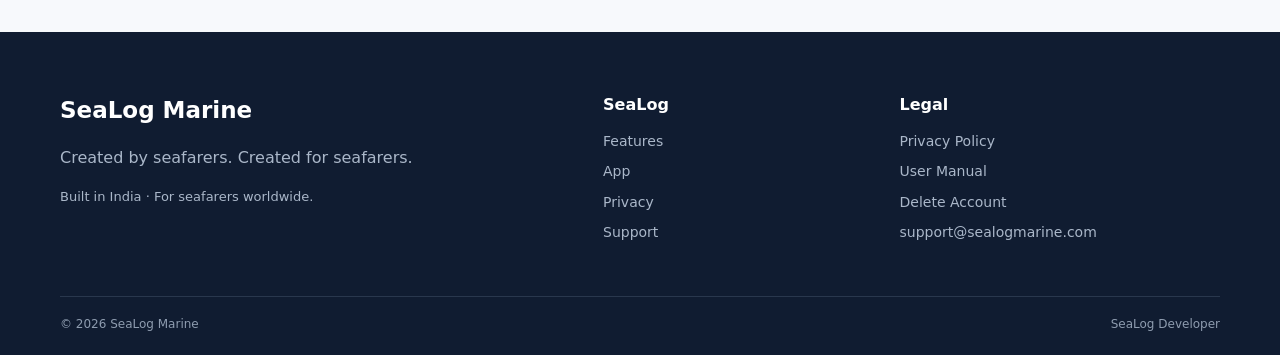
==== commit 632688b9: "Add files via upload" ====
--- a/index.html
+++ b/index.html
@@ -14,8 +14,8 @@
       <a class="brand" href="#top" aria-label="SeaLog Marine home">
         <img src="https://sealogmarine.com/splash.png" alt="SeaLog" class="brand-logo">
         <span class="brand-wordmark">
-          <strong>SeaLog</strong>
-          <small>Marine</small>
+          <strong>SeaLog <span>Marine</span></strong>
+          <small>Your sea service records<br>wherever your career takes you</small>
         </span>
       </a>
       <nav aria-label="Main navigation">
--- a/style.css
+++ b/style.css
@@ -1,9 +1,10 @@
 *{box-sizing:border-box}html{scroll-behavior:smooth}body{margin:0;font-family:Inter,ui-sans-serif,system-ui,-apple-system,BlinkMacSystemFont,"Segoe UI",sans-serif;color:#14213d;background:#f7f9fc;line-height:1.6}a{color:inherit}.container{width:min(1160px,calc(100% - 40px));margin:auto}.site-header{position:sticky;top:0;z-index:20;background:rgba(255,255,255,.92);backdrop-filter:blur(14px);border-bottom:1px solid #e8edf5}.nav{height:76px;display:flex;align-items:center;gap:28px}.brand{display:flex;align-items:center;gap:10px;text-decoration:none;margin-right:auto}.brand-logo{width:42px;height:42px;object-fit:contain;border-radius:11px}.brand strong{display:block;font-size:19px;letter-spacing:-.02em}.brand small{display:block;color:#65738a;font-size:11px;letter-spacing:.14em;text-transform:uppercase}.nav nav{display:flex;gap:25px}.nav nav a{text-decoration:none;color:#526176;font-size:14px}.nav-cta,.button{display:inline-flex;align-items:center;justify-content:center;text-decoration:none;border-radius:13px;font-weight:700}.nav-cta{background:#2d6bea;color:white;padding:10px 16px;font-size:14px}.hero{padding:90px 0 75px;background:linear-gradient(180deg,#eef4ff 0%,#f7f9fc 90%)}.hero-grid{display:grid;grid-template-columns:1.05fr .95fr;align-items:center;gap:70px}.eyebrow{font-size:12px;letter-spacing:.18em;font-weight:800;color:#2d6bea;margin:0 0 12px}.hero h1{font-size:clamp(44px,6vw,76px);line-height:1.02;letter-spacing:-.055em;margin:0 0 25px}.hero h1 span{color:#2d6bea}.hero-text{font-size:19px;color:#5d6a7d;max-width:640px}.hero-actions{display:flex;gap:12px;flex-wrap:wrap;margin-top:30px}.button{padding:14px 20px}.primary{background:#2d6bea;color:#fff;box-shadow:0 10px 25px rgba(45,107,234,.22)}.secondary{background:#fff;color:#2d6bea;border:1px solid #dce4f0}.small-note{font-size:12px;color:#7a8798;margin-top:13px}.hero-card{display:flex;justify-content:center}.phone-frame{width:min(370px,100%);padding:9px;border-radius:34px;background:#13233f;box-shadow:0 28px 70px rgba(20,43,78,.22)}.phone-frame img{display:block;width:100%;border-radius:27px}.trust-strip{background:#14213d;color:white}.trust-grid{display:grid;grid-template-columns:repeat(3,1fr);padding:27px 0;gap:20px}.trust-grid div{display:flex;flex-direction:column}.trust-grid strong{font-size:15px}.trust-grid span{font-size:13px;color:#b8c5d9}.section{padding:95px 0}.section-heading{max-width:720px;margin-bottom:42px}.section-heading.centered{text-align:center;margin-left:auto;margin-right:auto}.section-heading h2,.split h2,.support-card h2,.future h2{font-size:clamp(32px,4vw,48px);line-height:1.1;letter-spacing:-.04em;margin:0 0 16px}.section-heading p:not(.eyebrow),.split p,.support-card p,.future p{color:#667387;font-size:17px}.feature-grid{display:grid;grid-template-columns:repeat(3,1fr);gap:18px}.feature{background:white;border:1px solid #e7ecf3;border-radius:22px;padding:28px;box-shadow:0 10px 30px rgba(30,53,85,.05)}.icon{font-size:28px;margin-bottom:18px}.feature h3{margin:0 0 8px;font-size:20px}.feature p{margin:0;color:#6c788a;font-size:15px}.showcase{padding:95px 0;background:#eef3fb}.screen-grid{display:grid;grid-template-columns:repeat(3,1fr);gap:24px}.screen-grid figure{margin:0}.screen-grid img{display:block;width:100%;height:620px;object-fit:cover;object-position:top;border-radius:24px;background:white;box-shadow:0 12px 35px rgba(30,53,85,.1);border:1px solid #e0e7f0}.screen-grid figcaption{font-weight:700;font-size:15px;margin:11px 4px;color:#39465b}.split{background:white}.split-grid{display:grid;grid-template-columns:1fr 1fr;gap:80px;align-items:center}.check-list{display:grid;gap:12px;margin:25px 0;color:#26344c;font-weight:650}.text-link{color:#2d6bea;font-weight:750;text-decoration:none}.security-card{background:#f4f7fc;border:1px solid #e2e8f2;border-radius:28px;padding:28px}.security-top{font-size:12px;letter-spacing:.16em;color:#69778c;font-weight:800;margin-bottom:20px}.security-row{display:flex;gap:15px;padding:18px 0;border-top:1px solid #dfe6f0}.security-row span{font-size:24px}.security-row strong{display:block}.security-row small{display:block;color:#6c788a;margin-top:2px}.future{padding:30px 0 95px;background:white}.future-card{background:linear-gradient(135deg,#152846,#23477e);color:white;border-radius:28px;padding:42px 48px;display:flex;align-items:center;justify-content:space-between;gap:30px}.future-card p{color:#c5d3e7;max-width:680px}.coming{background:#dce9ff;color:#225acb;padding:9px 13px;border-radius:999px;font-weight:800;font-size:11px;letter-spacing:.08em;white-space:nowrap}.support-card{background:#eef4ff;border:1px solid #dbe7fb;border-radius:28px;padding:40px 45px;display:flex;align-items:center;justify-content:space-between;gap:30px}.support-actions{display:flex;gap:12px;flex-wrap:wrap}footer{background:#101c31;color:white;padding:60px 0 20px}.footer-grid{display:grid;grid-template-columns:2fr 1fr 1.3fr;gap:50px}.footer-brand{font-size:23px;font-weight:800}.footer-grid p{color:#aab7c9;max-width:440px}.footer-grid strong{display:block;margin-bottom:12px}.footer-grid a{display:block;color:#aab7c9;text-decoration:none;margin:8px 0;font-size:14px}.muted{font-size:13px}.footer-bottom{border-top:1px solid #29374d;margin-top:45px;padding-top:18px;display:flex;justify-content:space-between;color:#8e9caf;font-size:12px}@media(max-width:900px){.nav nav{display:none}.hero-grid,.split-grid{grid-template-columns:1fr;gap:40px}.hero{padding-top:60px}.feature-grid,.screen-grid{grid-template-columns:repeat(2,1fr)}.trust-grid{grid-template-columns:1fr}.future-card,.support-card{align-items:flex-start;flex-direction:column}.footer-grid{grid-template-columns:1fr 1fr}}@media(max-width:620px){.container{width:min(100% - 28px,1160px)}.nav{height:68px}.nav-cta{display:none}.hero h1{font-size:46px}.hero-text{font-size:17px}.feature-grid,.screen-grid{grid-template-columns:1fr}.screen-grid img{height:auto;max-height:none;object-fit:contain}.section,.showcase{padding:70px 0}.future{padding-bottom:70px}.future-card,.support-card{padding:30px 25px}.footer-grid{grid-template-columns:1fr}.footer-bottom{flex-direction:column;gap:6px}}
 
 /* V2 refinements */
-.brand-wordmark strong,.brand-wordmark small{color:#2d6bea}
-.brand-wordmark strong{font-size:19px;line-height:1.05}
-.brand-wordmark small{font-size:11px;letter-spacing:.14em;font-weight:700}
+.brand-wordmark{display:flex;flex-direction:column;justify-content:center;min-width:0}
+.brand-wordmark strong{display:block;color:#2d6bea;font-size:19px;line-height:1.05;letter-spacing:-.02em;white-space:nowrap}
+.brand-wordmark strong span{font-weight:800}
+.brand-wordmark small{display:block;color:#202b3d;font-size:10px;line-height:1.25;letter-spacing:.01em;font-weight:500;margin-top:3px;max-width:210px}
 .site-menu{position:relative}
 .site-menu summary{list-style:none;cursor:pointer;width:42px;height:42px;border:1px solid #dce4f0;border-radius:50%;display:flex;align-items:center;justify-content:center;color:#2d6bea;font-size:20px;font-weight:800;background:#fff}
 .site-menu summary::-webkit-details-marker{display:none}
@@ -36,4 +37,4 @@
 .manual-fallback span{font-size:13px}
 .manual-fallback .button{margin-left:auto}
 @media(max-width:900px){.privacy-grid{grid-template-columns:1fr}.manual-card{padding:32px 28px}.manual-fallback .button{margin-left:0}}
-@media(max-width:620px){.brand-logo{width:40px;height:40px}.brand-wordmark strong{font-size:19px}.brand-wordmark small{font-size:11px}.hero h1{font-size:43px}.manual-card{padding:28px 22px}.manual-viewer-card{padding:8px}.manual-viewer-card iframe{height:72vh}.manual-fallback{padding:14px 6px 6px}.manual-fallback .button{width:100%}}
+@media(max-width:620px){.brand-logo{width:40px;height:40px}.brand-wordmark strong{font-size:19px}.brand-wordmark small{font-size:10px;max-width:190px}.hero h1{font-size:43px}.manual-card{padding:28px 22px}.manual-viewer-card{padding:8px}.manual-viewer-card iframe{height:72vh}.manual-fallback{padding:14px 6px 6px}.manual-fallback .button{width:100%}}
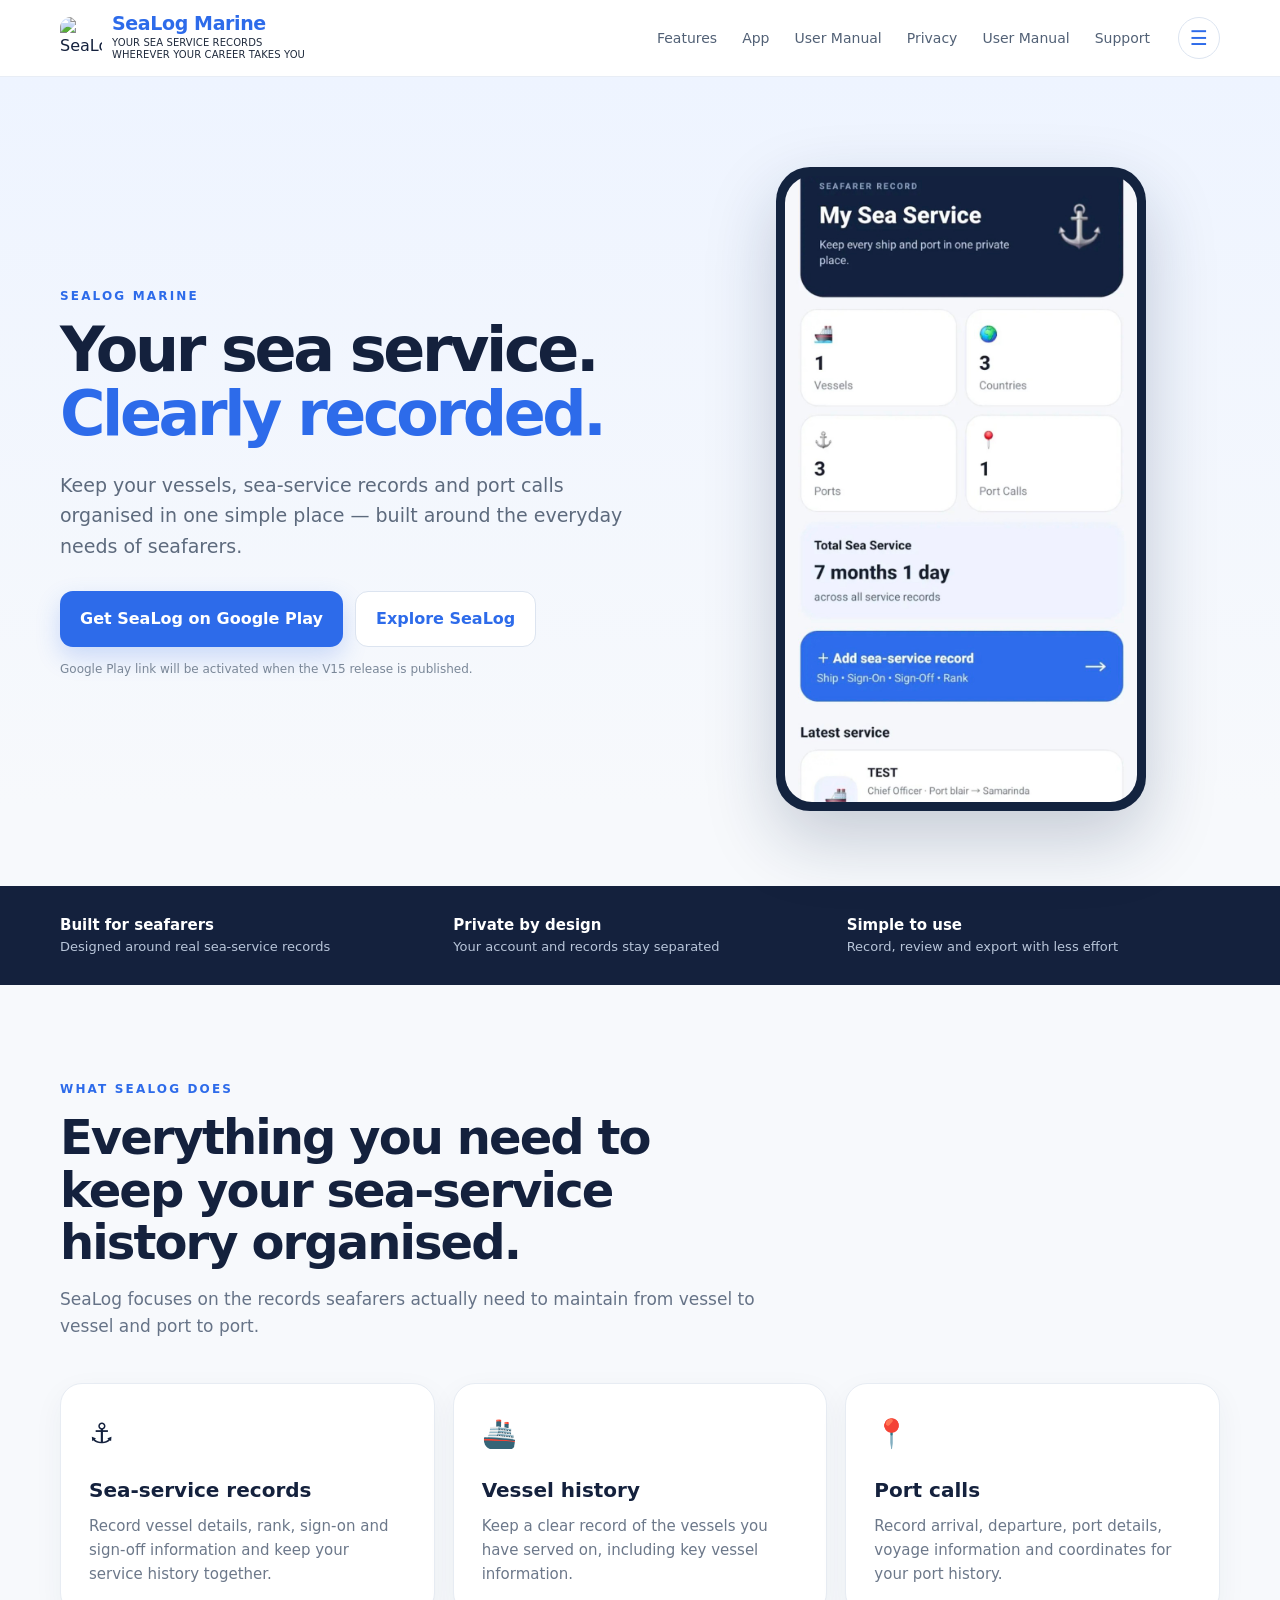
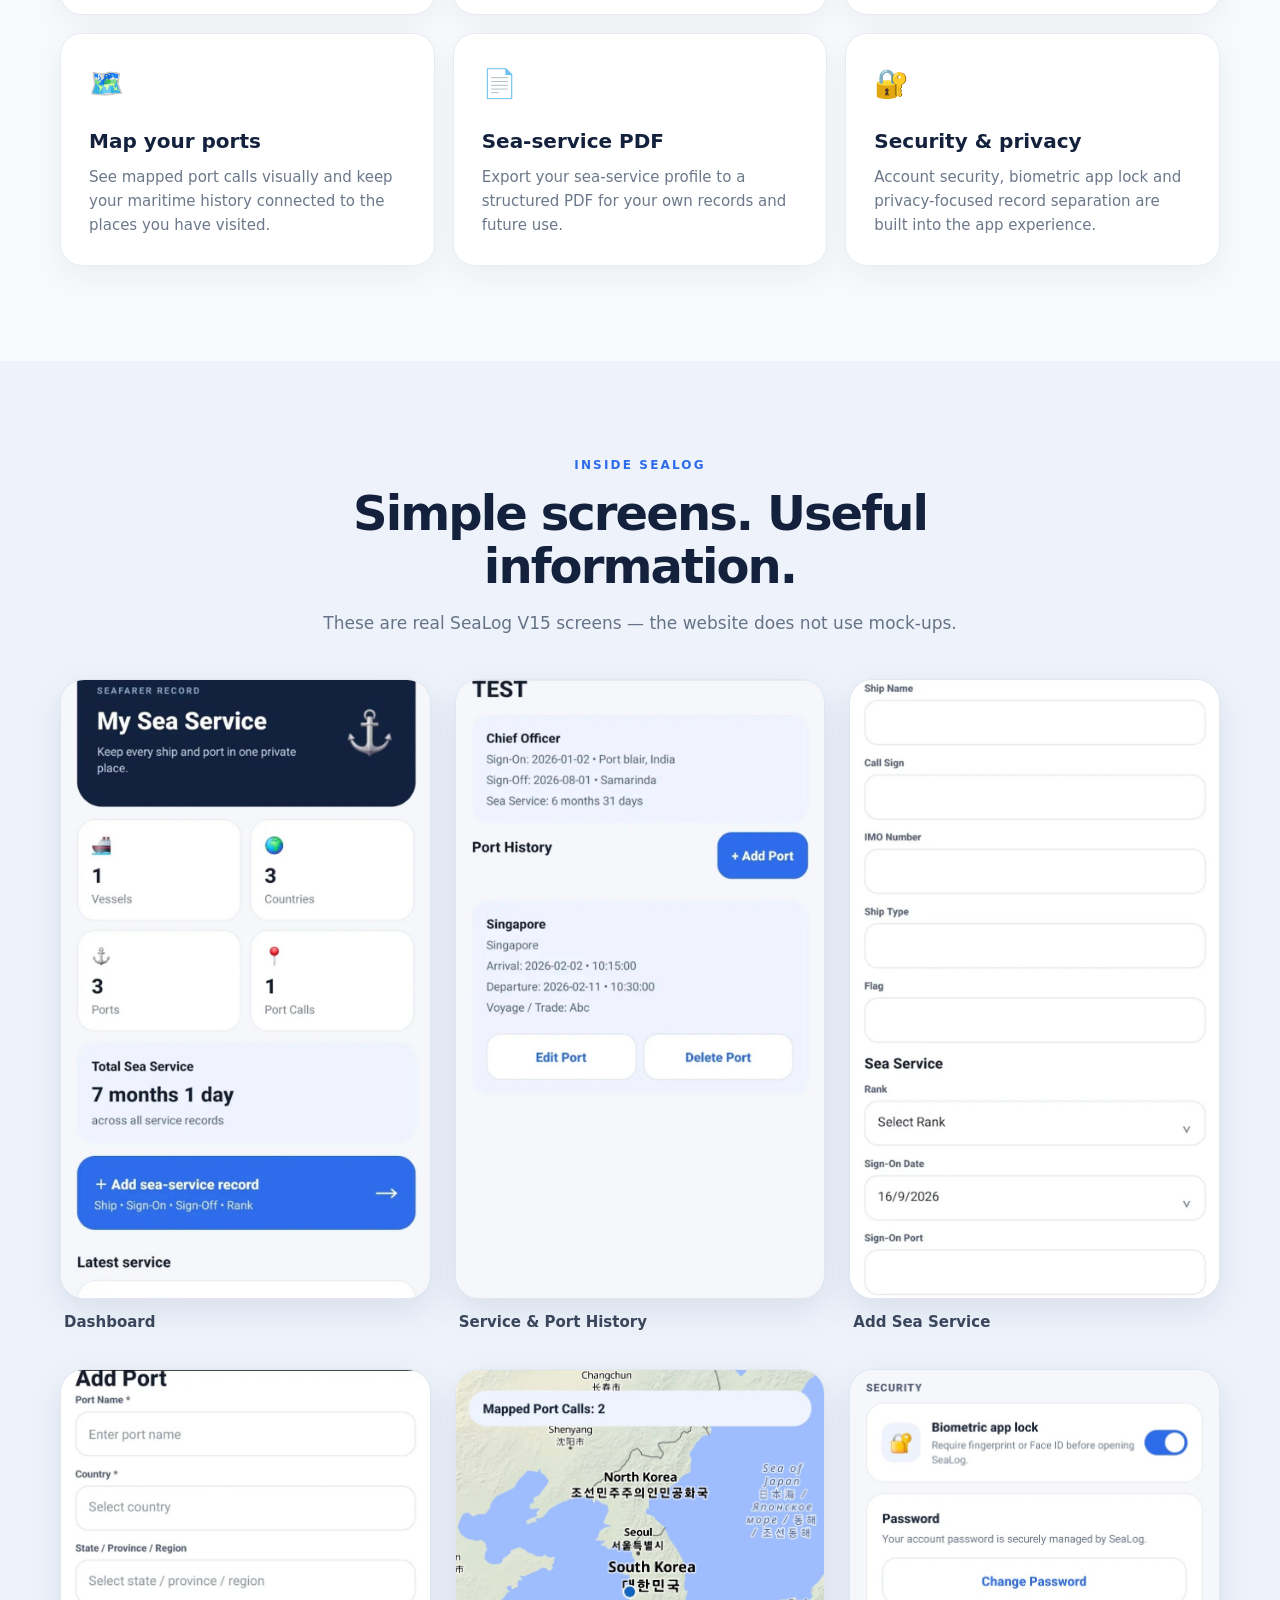
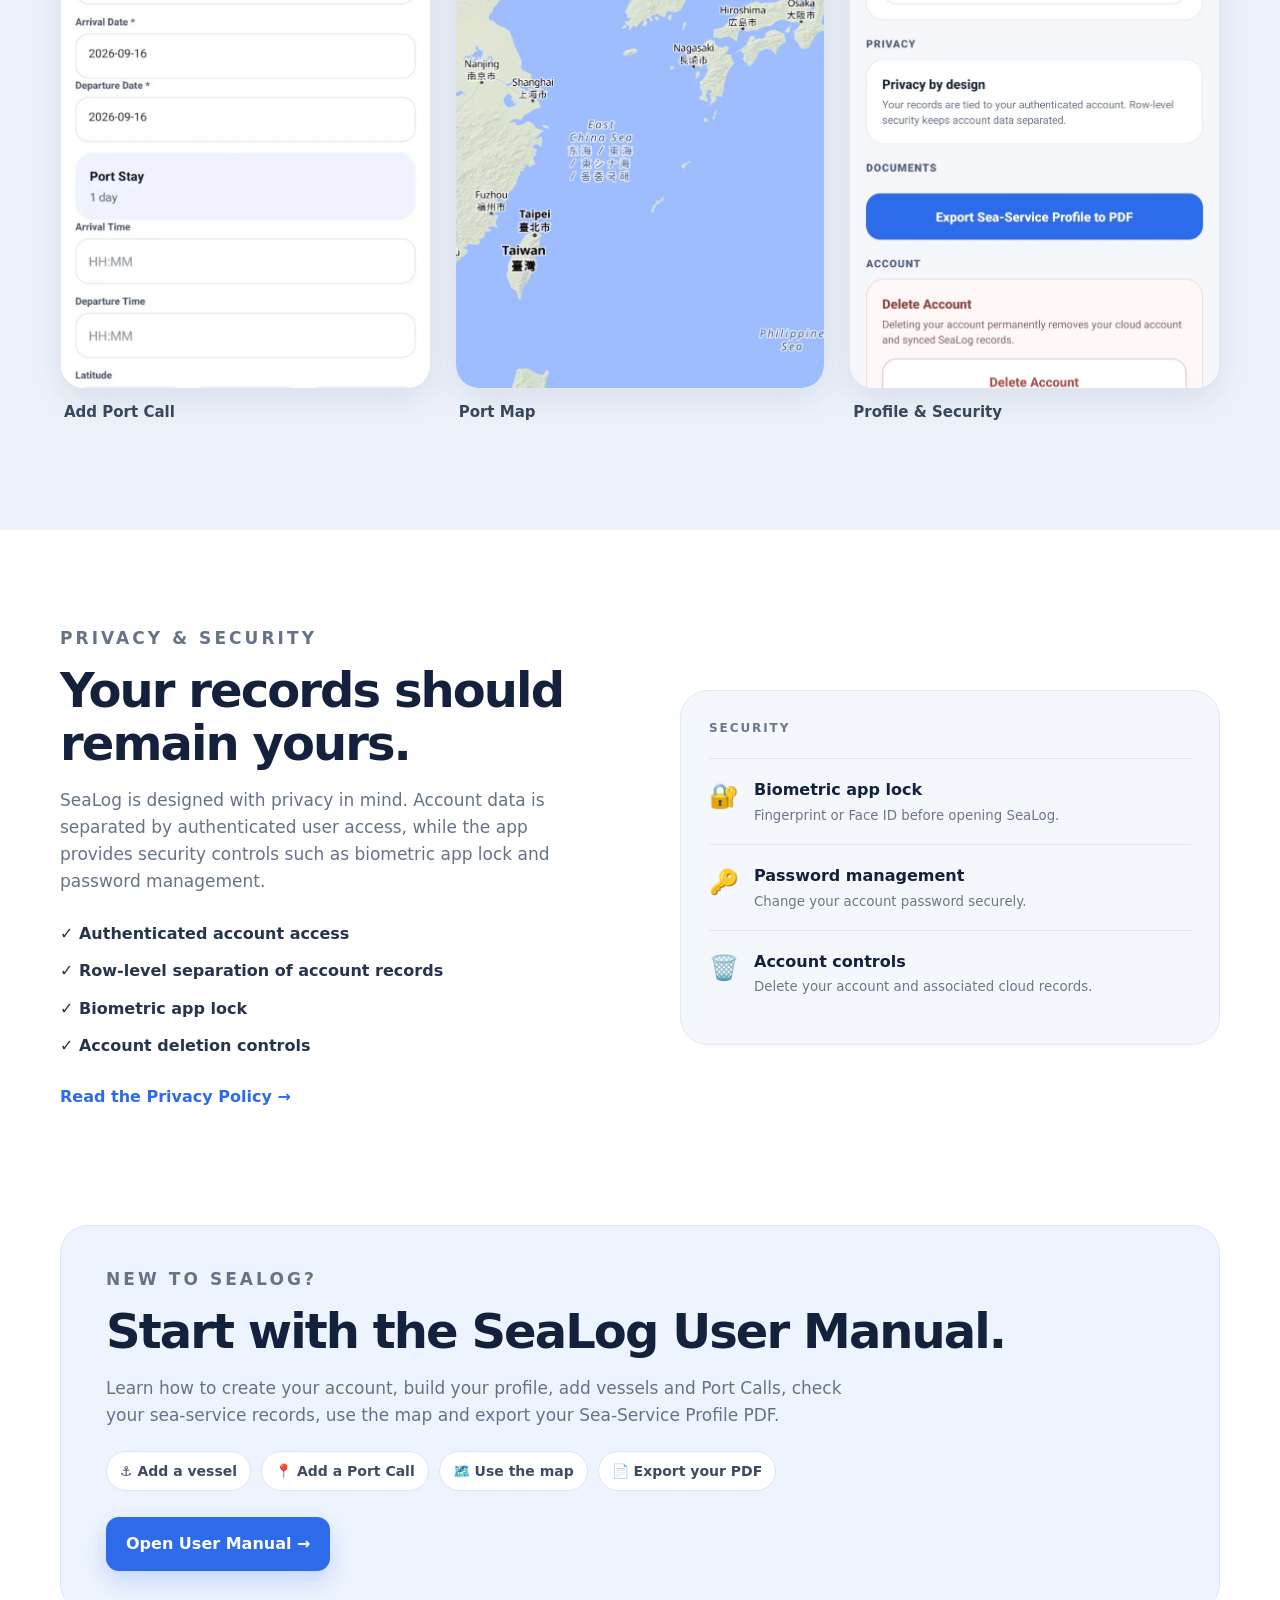
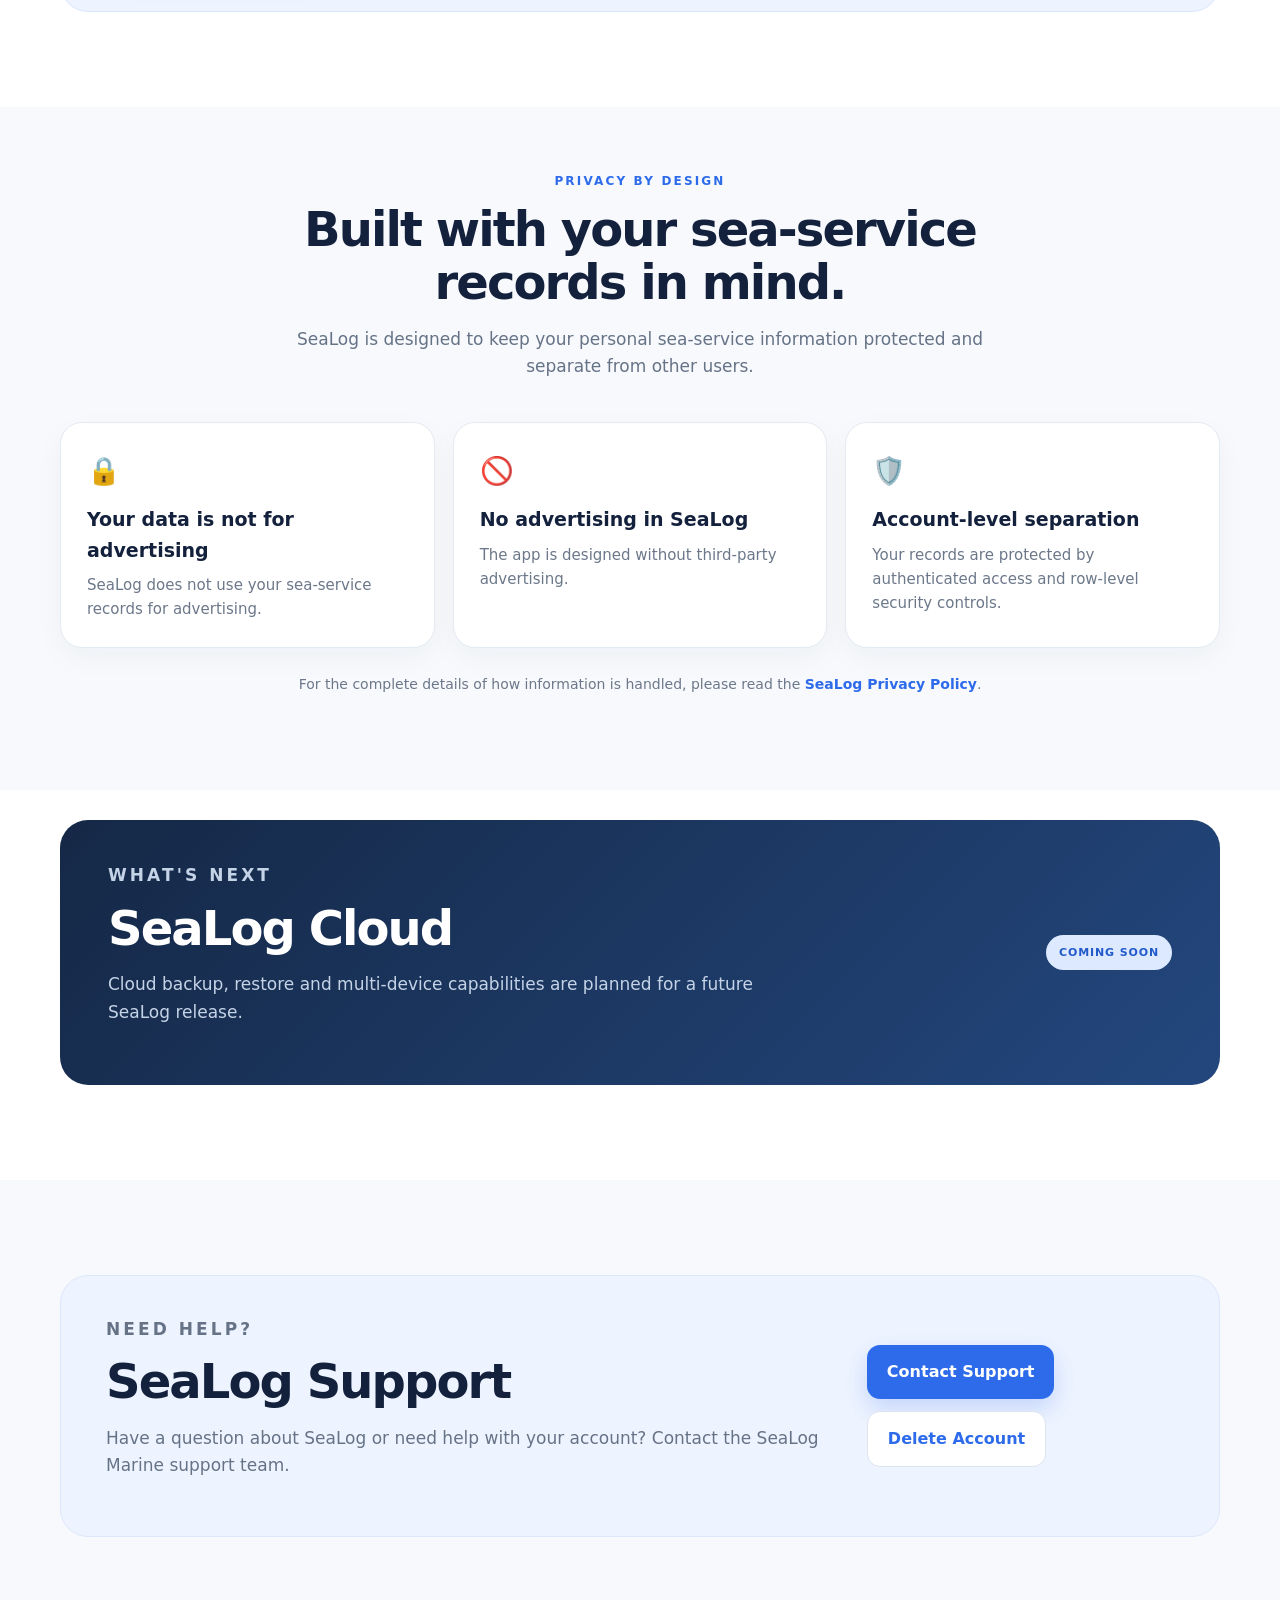
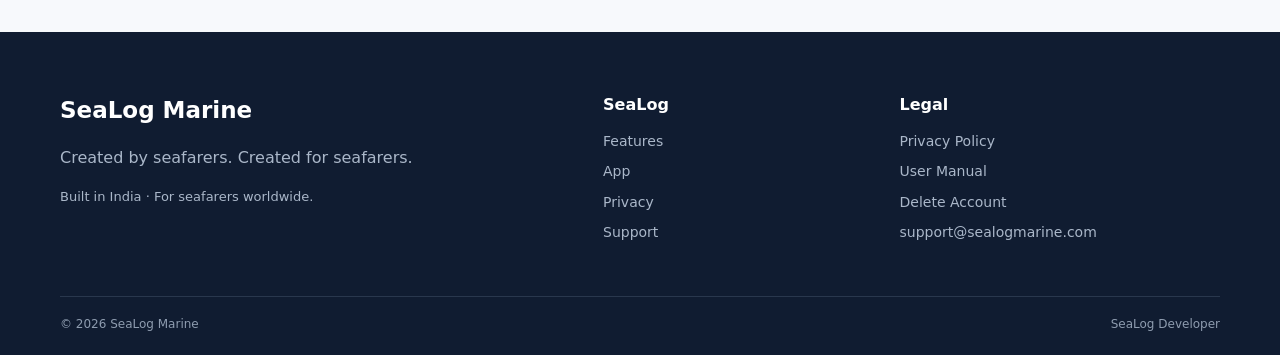
==== commit b7114aa0: "Add files via upload" ====
--- a/index.html
+++ b/index.html
@@ -15,7 +15,7 @@
         <img src="https://sealogmarine.com/splash.png" alt="SeaLog" class="brand-logo">
         <span class="brand-wordmark">
           <strong>SeaLog <span>Marine</span></strong>
-          <small>Your sea service records<br>wherever your career takes you</small>
+          <small>Your sea service records<br>Wherever your career takes you</small>
         </span>
       </a>
       <nav aria-label="Main navigation">
@@ -250,5 +250,17 @@
       <span>SeaLog Developer</span>
     </div>
   </footer>
+<script>
+  const siteMenu = document.querySelector('.site-menu');
+  if (siteMenu) {
+    document.addEventListener('click', (event) => {
+      if (!siteMenu.contains(event.target)) siteMenu.removeAttribute('open');
+    });
+    window.addEventListener('scroll', () => siteMenu.removeAttribute('open'), { passive: true });
+    siteMenu.querySelectorAll('a').forEach(link => {
+      link.addEventListener('click', () => siteMenu.removeAttribute('open'));
+    });
+  }
+</script>
 </body>
 </html>
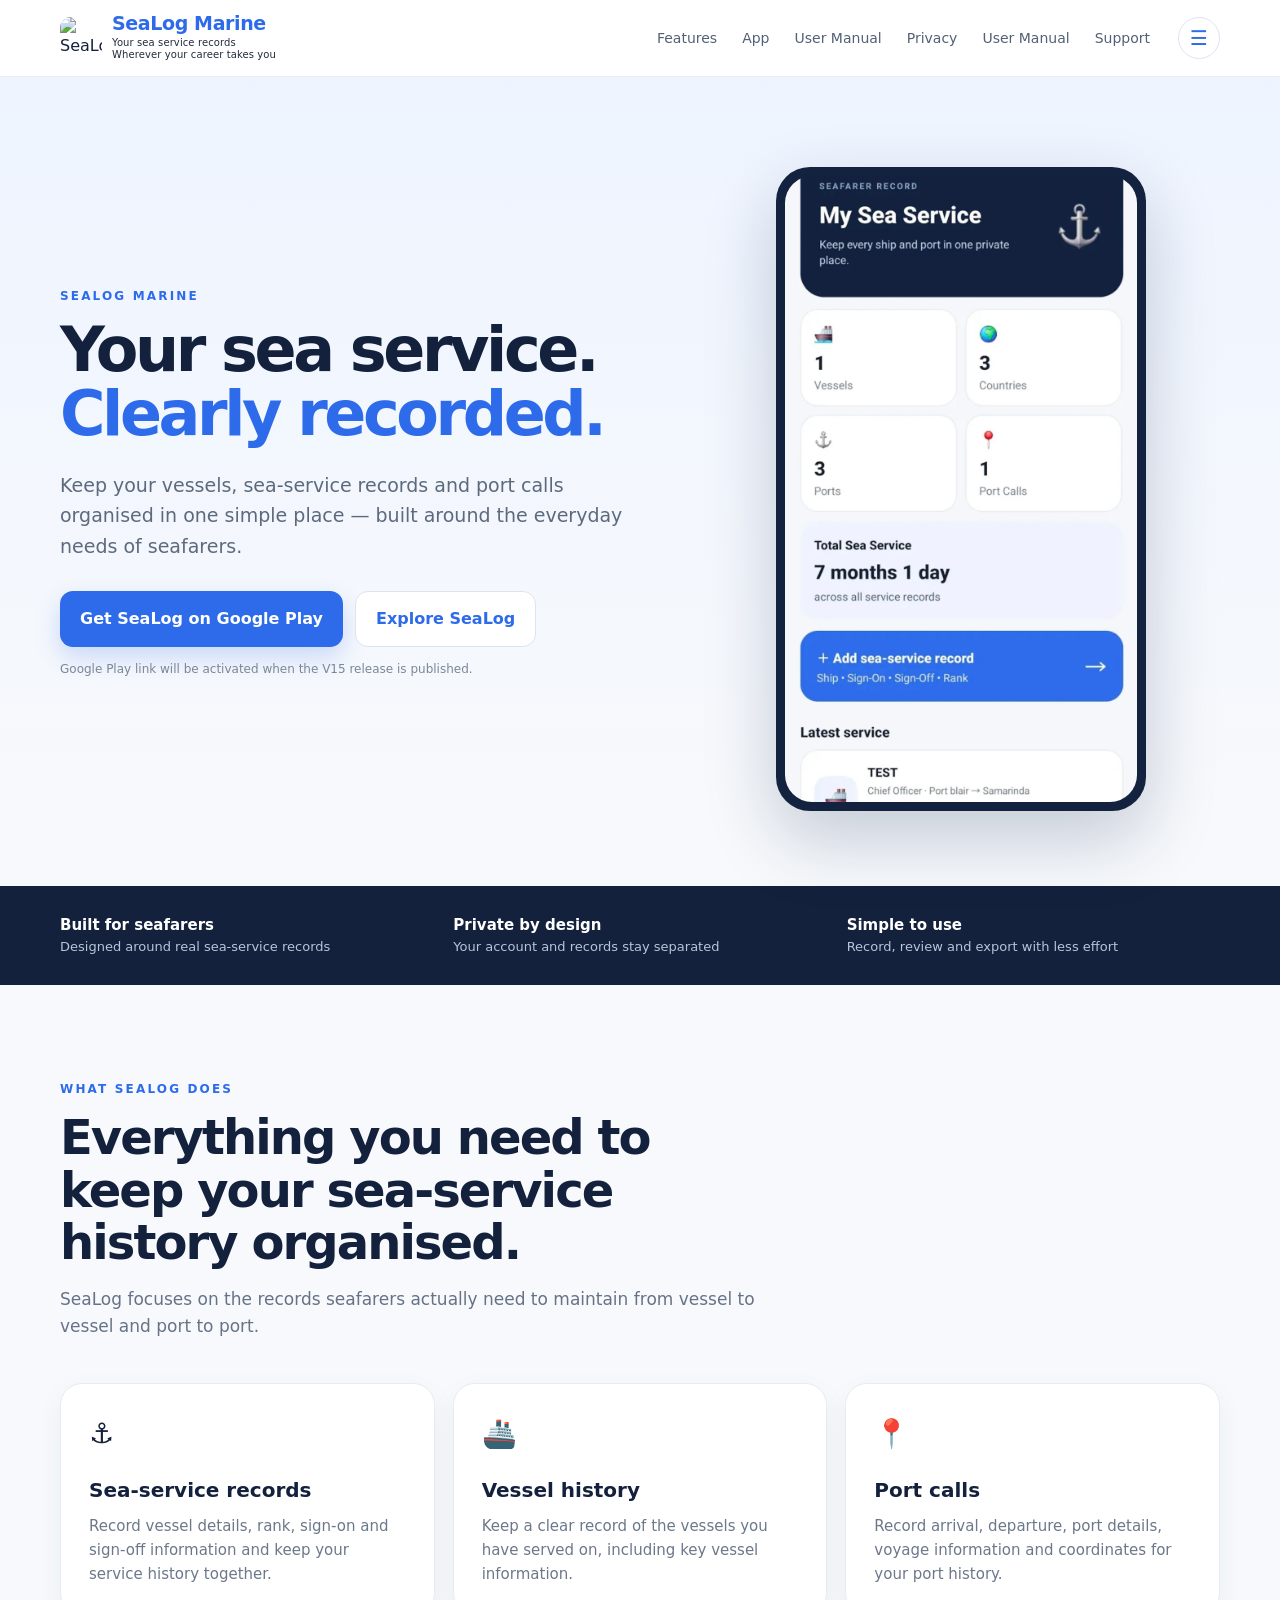
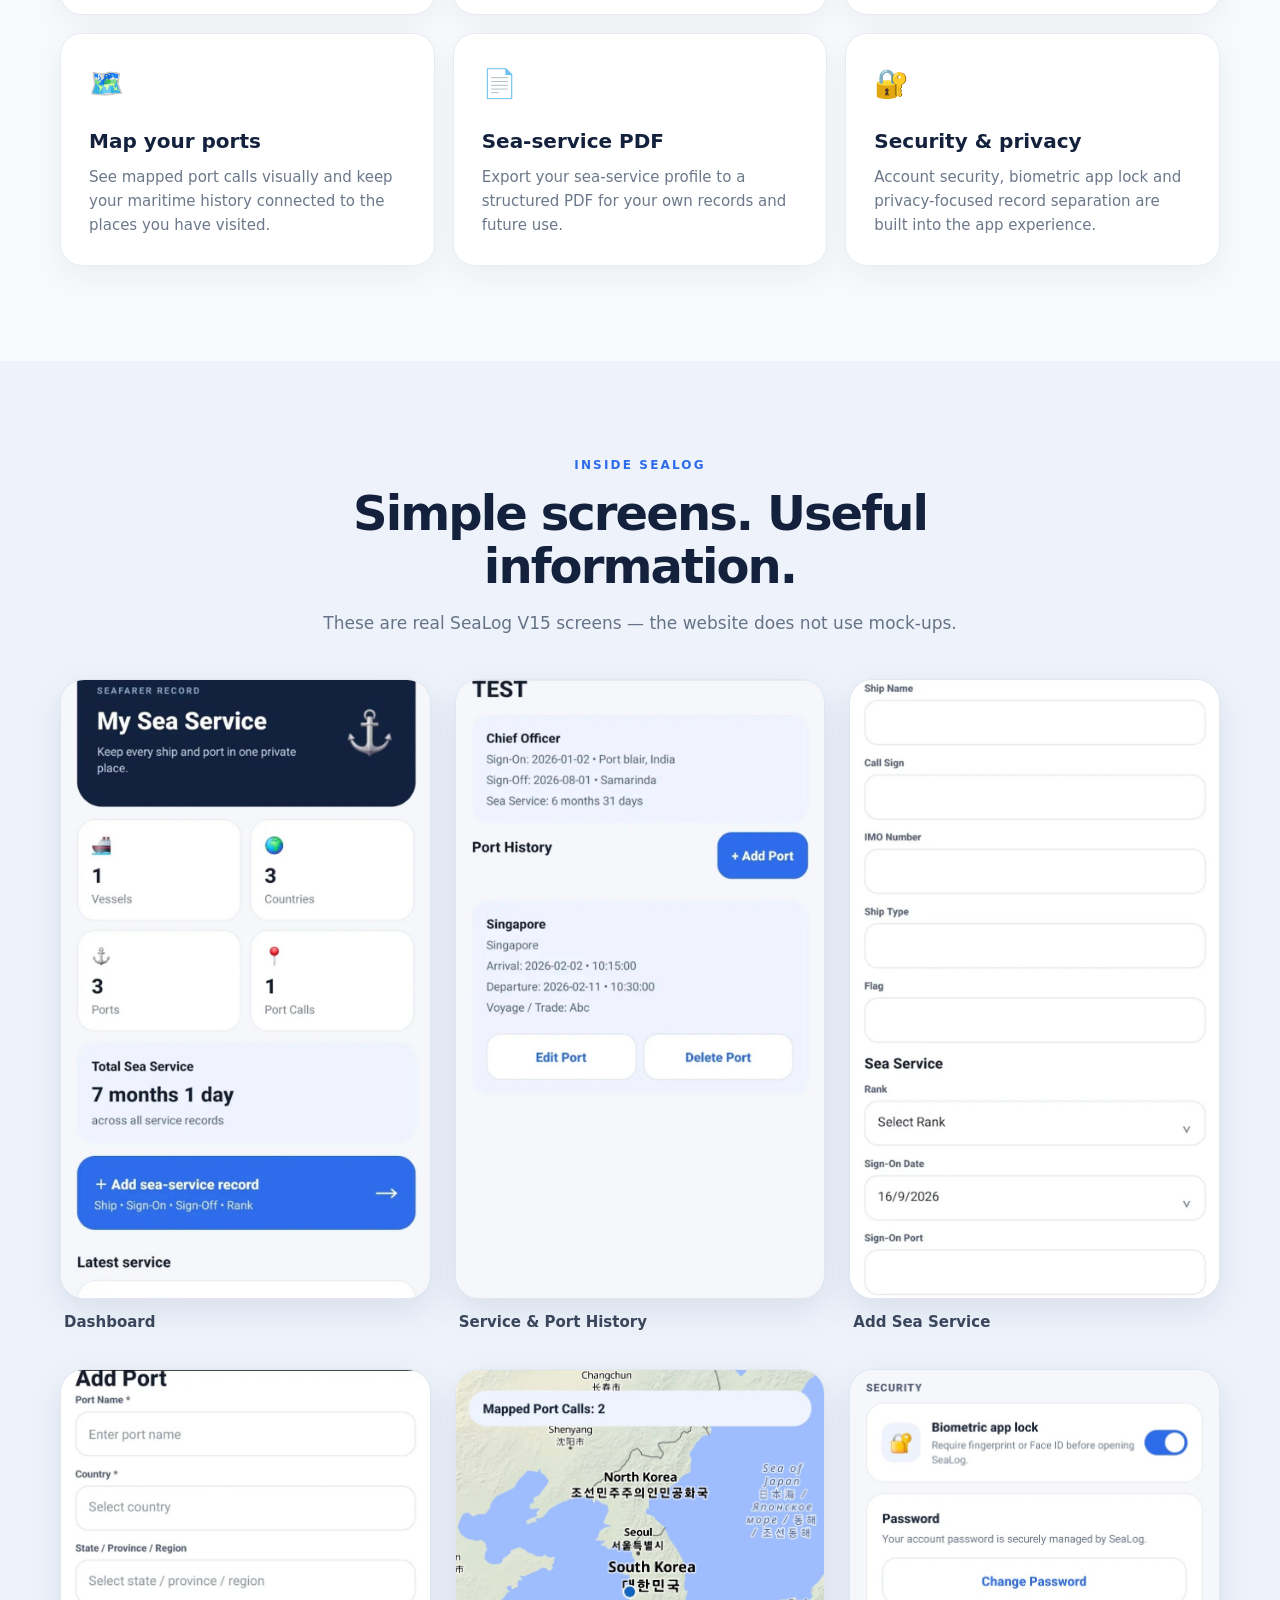
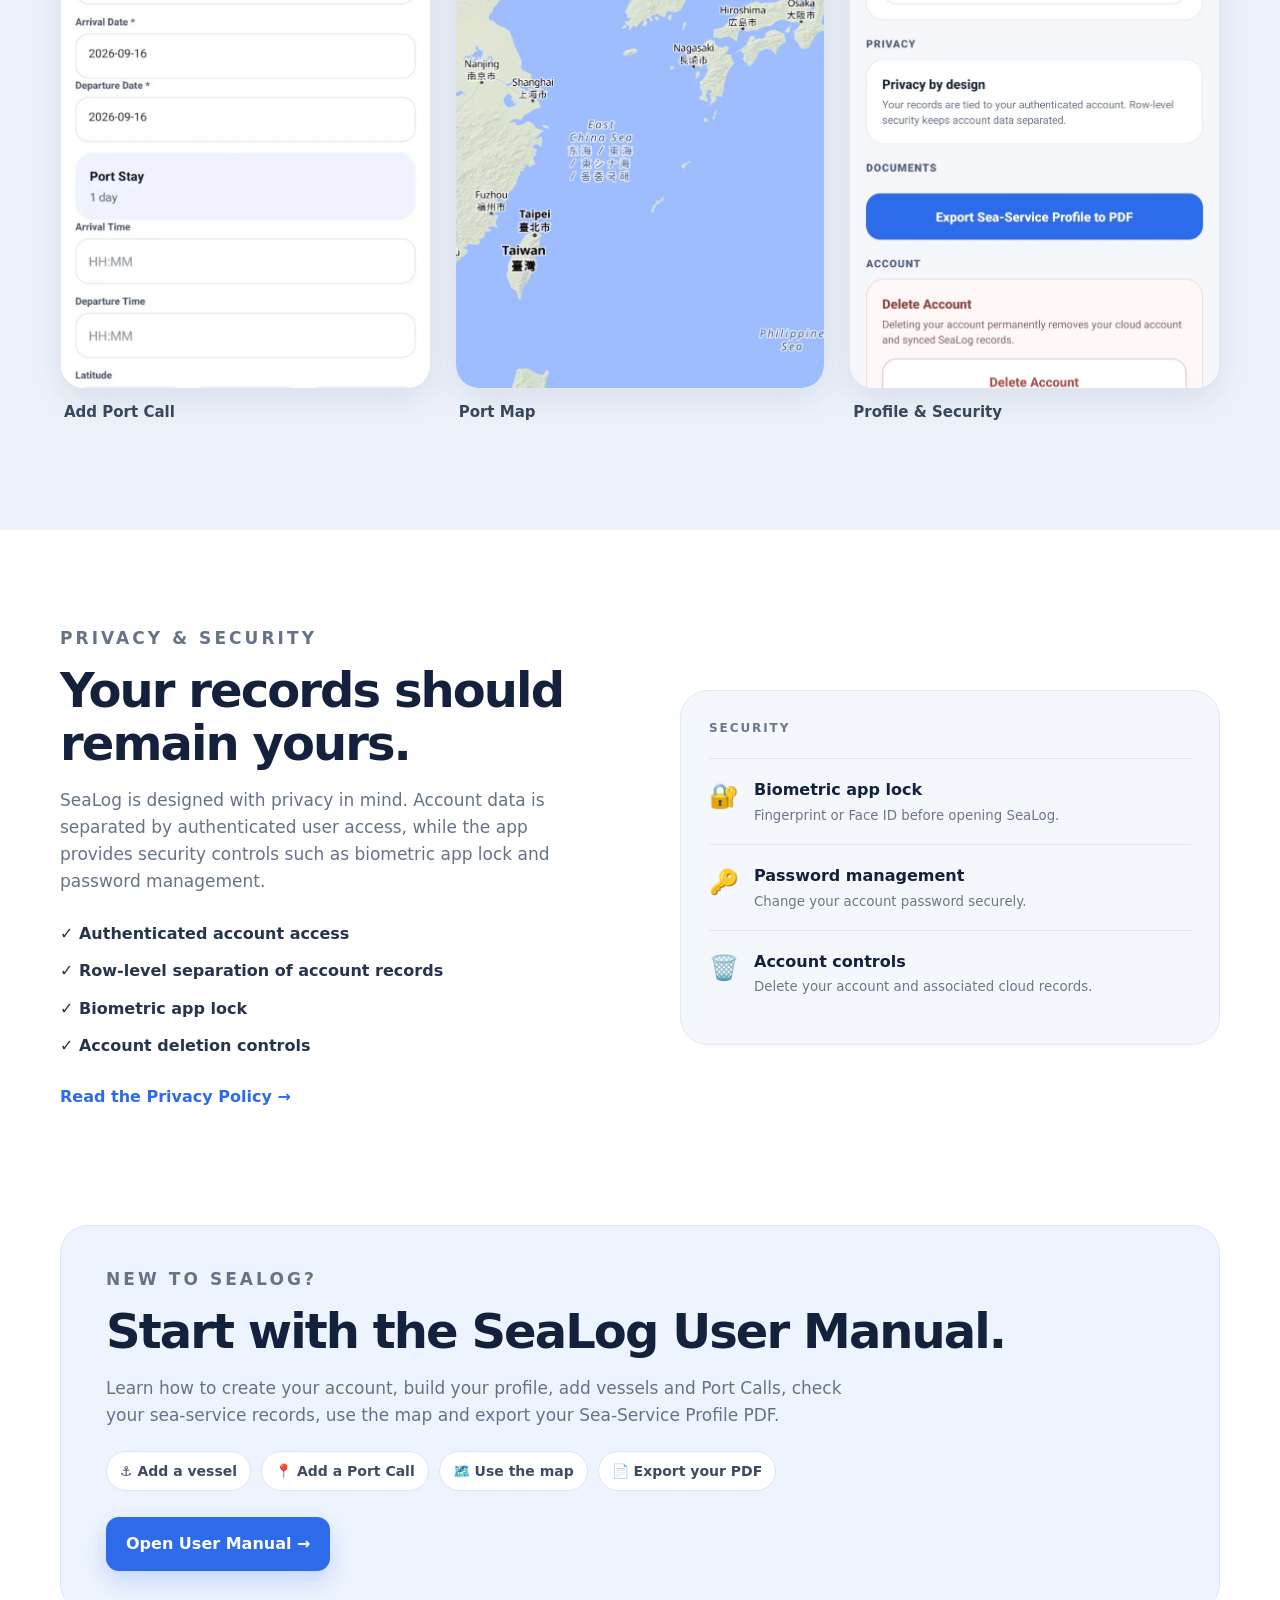
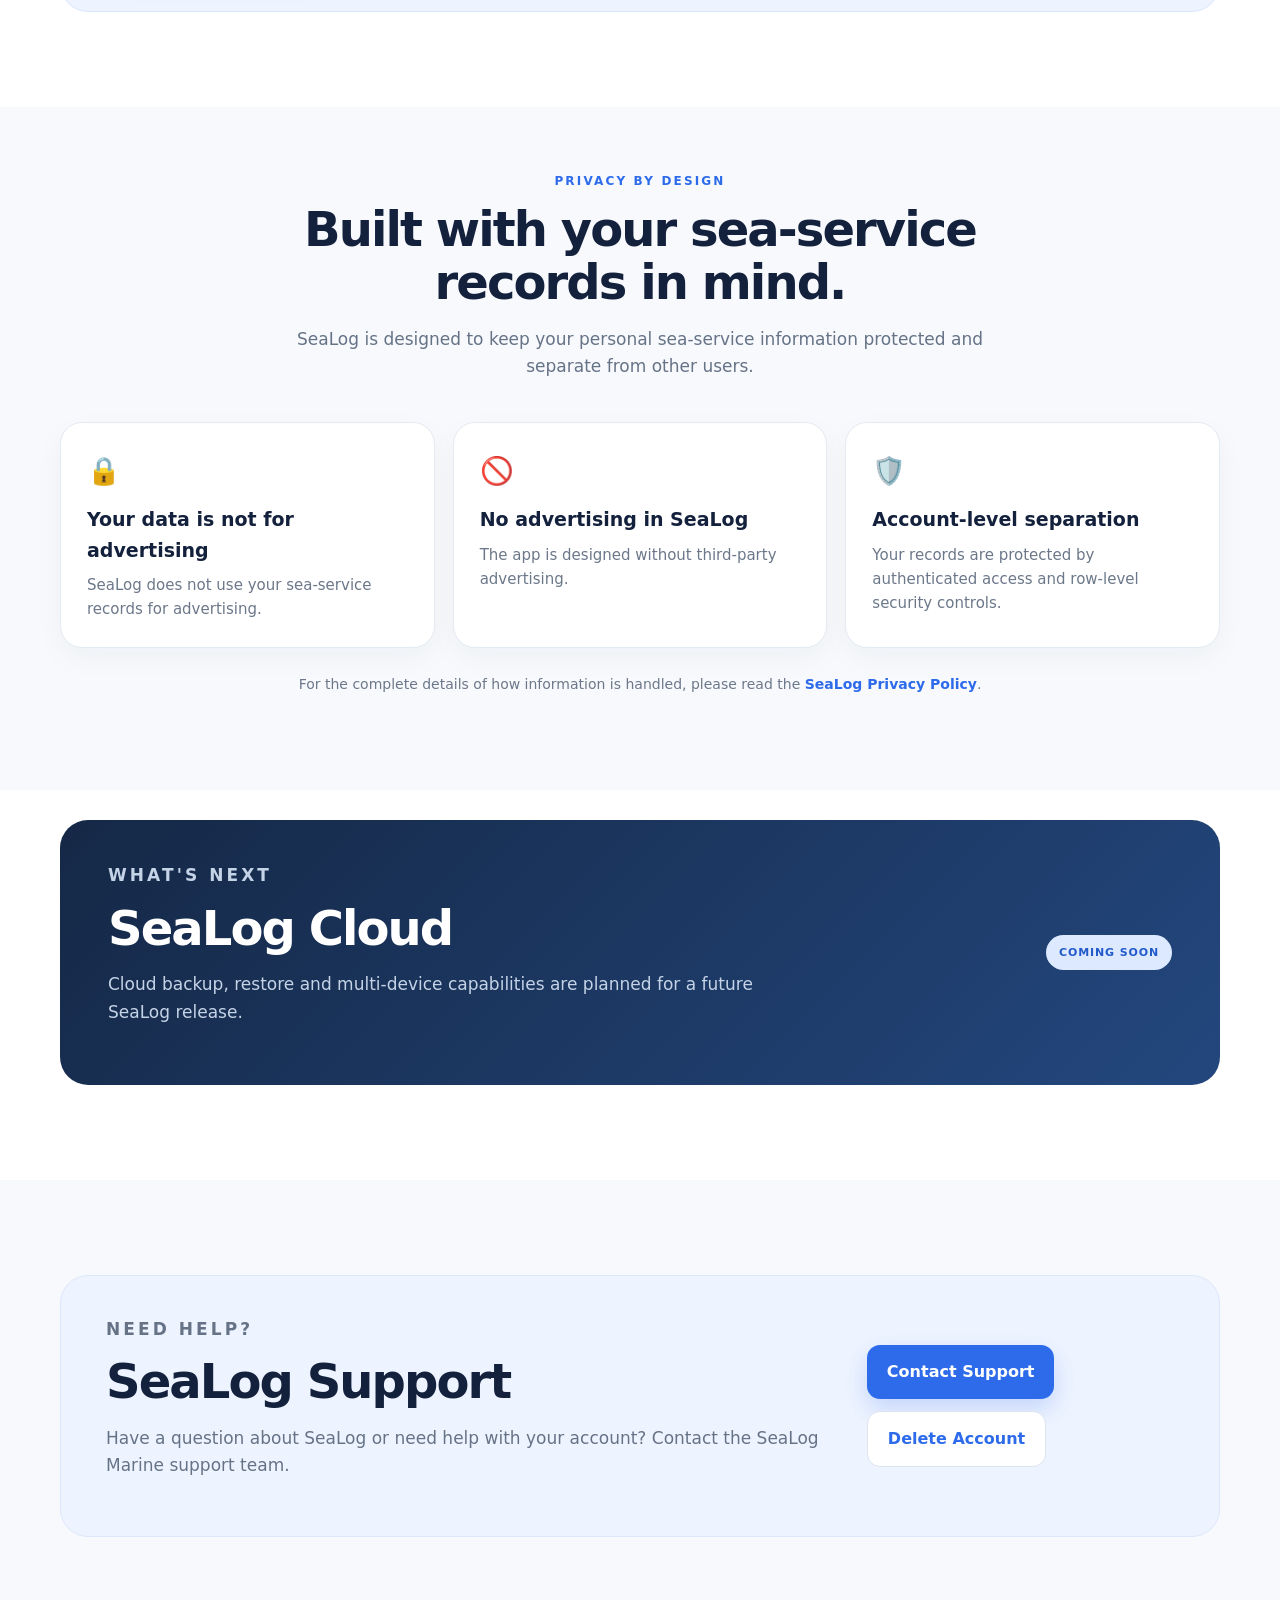
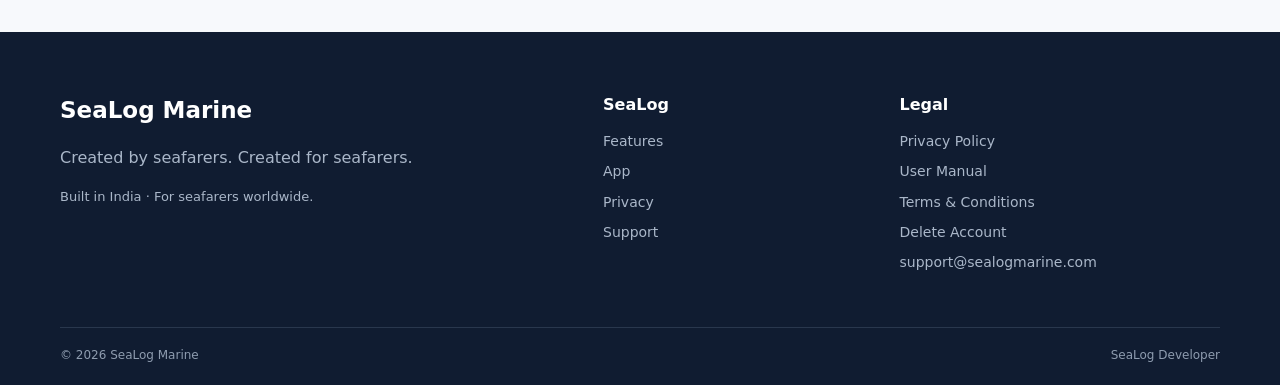
==== commit e92573d3: "Add Terms and Conditions links" ====
--- a/index.html
+++ b/index.html
@@ -33,6 +33,7 @@
           <a href="#screens">App Screens</a>
           <a href="user-manual.html">User Manual</a>
           <a href="privacy-policy.html">Privacy Policy</a>
+          <a href="terms-and-conditions.html">Terms &amp; Conditions</a>
           <a href="delete-account.html">Delete Account</a>
           <a href="mailto:support@sealogmarine.com">Contact Support</a>
         </div>
@@ -241,6 +242,7 @@
         <strong>Legal</strong>
         <a href="privacy-policy.html">Privacy Policy</a>
         <a href="user-manual.html">User Manual</a>
+        <a href="terms-and-conditions.html">Terms &amp; Conditions</a>
         <a href="delete-account.html">Delete Account</a>
         <a href="mailto:support@sealogmarine.com">support@sealogmarine.com</a>
       </div>
--- a/style.css
+++ b/style.css
@@ -4,7 +4,7 @@
 .brand-wordmark{display:flex;flex-direction:column;justify-content:center;min-width:0}
 .brand-wordmark strong{display:block;color:#2d6bea;font-size:19px;line-height:1.05;letter-spacing:-.02em;white-space:nowrap}
 .brand-wordmark strong span{font-weight:800}
-.brand-wordmark small{display:block;color:#202b3d;font-size:10px;line-height:1.25;letter-spacing:.01em;font-weight:500;margin-top:3px;max-width:210px}
+.brand-wordmark small{display:block;text-transform:none;color:#202b3d;font-size:10px;line-height:1.25;letter-spacing:.01em;font-weight:500;margin-top:3px;max-width:210px}
 .site-menu{position:relative}
 .site-menu summary{list-style:none;cursor:pointer;width:42px;height:42px;border:1px solid #dce4f0;border-radius:50%;display:flex;align-items:center;justify-content:center;color:#2d6bea;font-size:20px;font-weight:800;background:#fff}
 .site-menu summary::-webkit-details-marker{display:none}
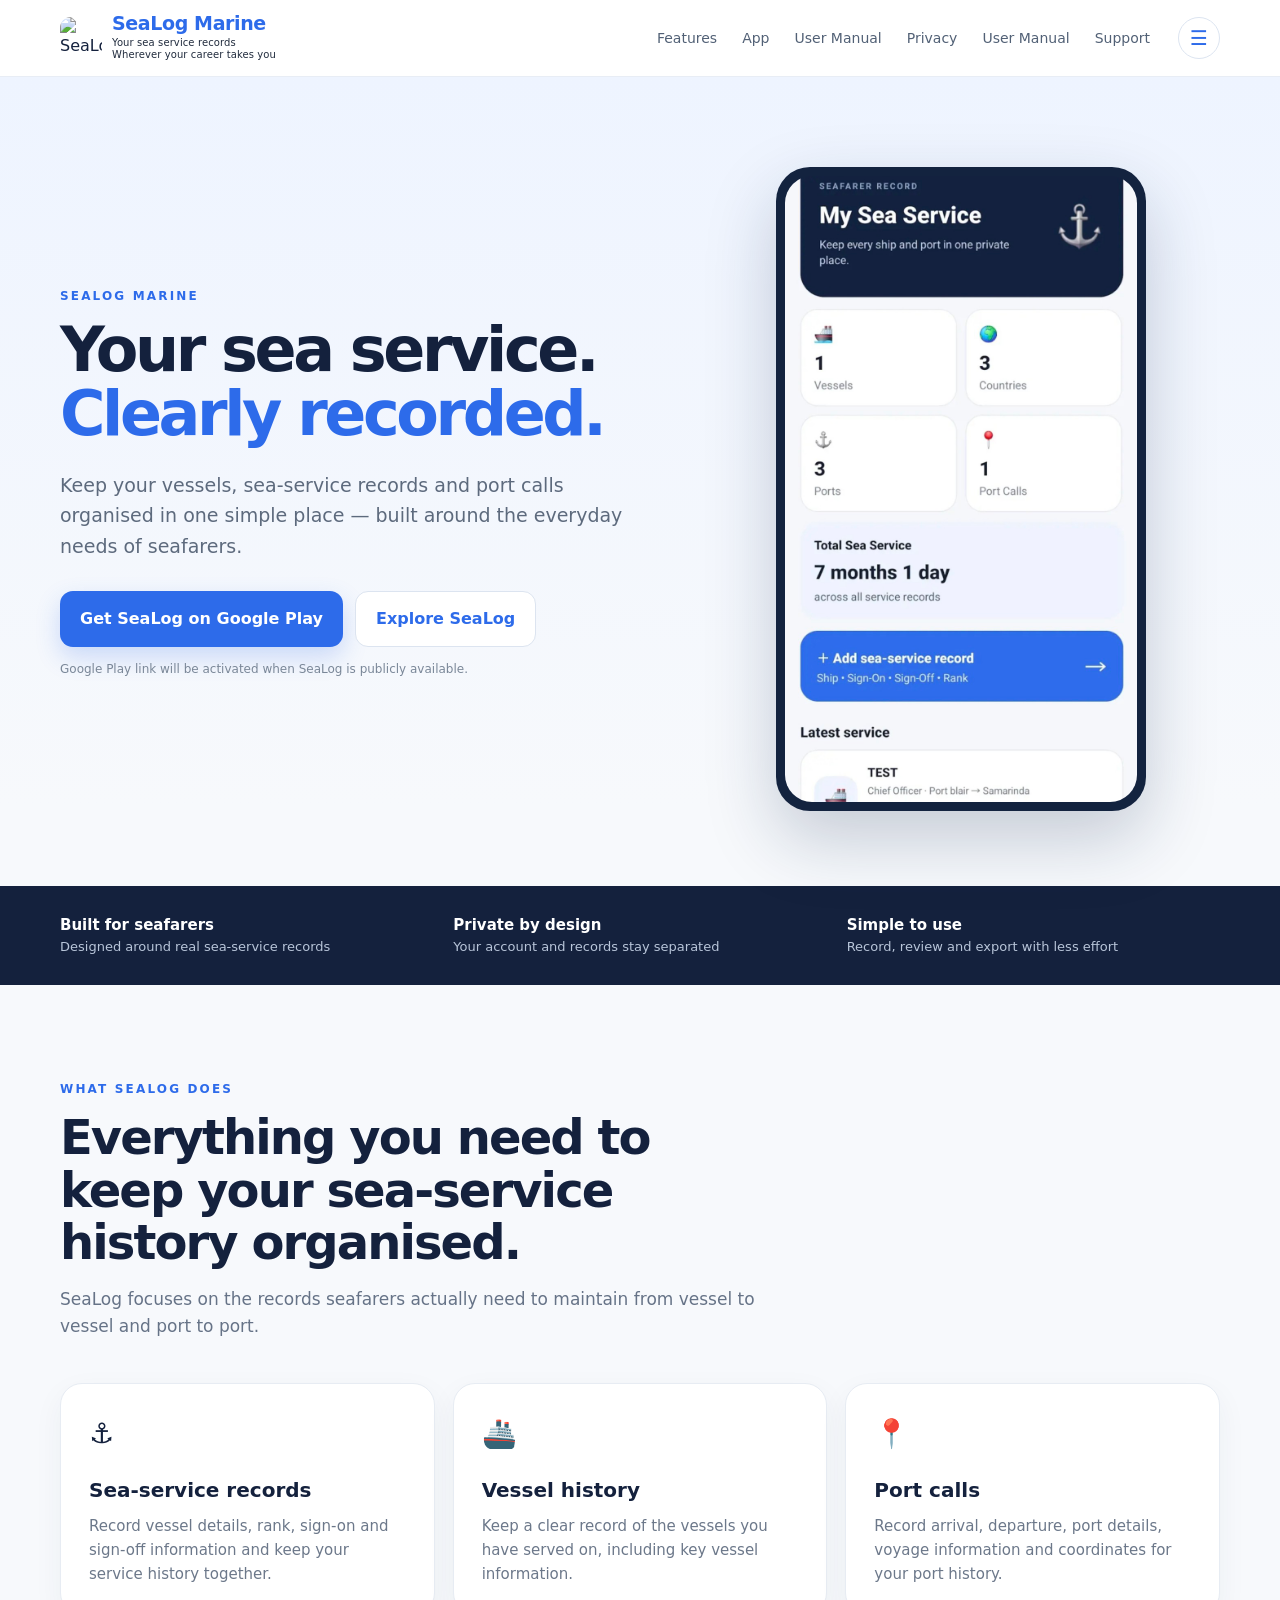
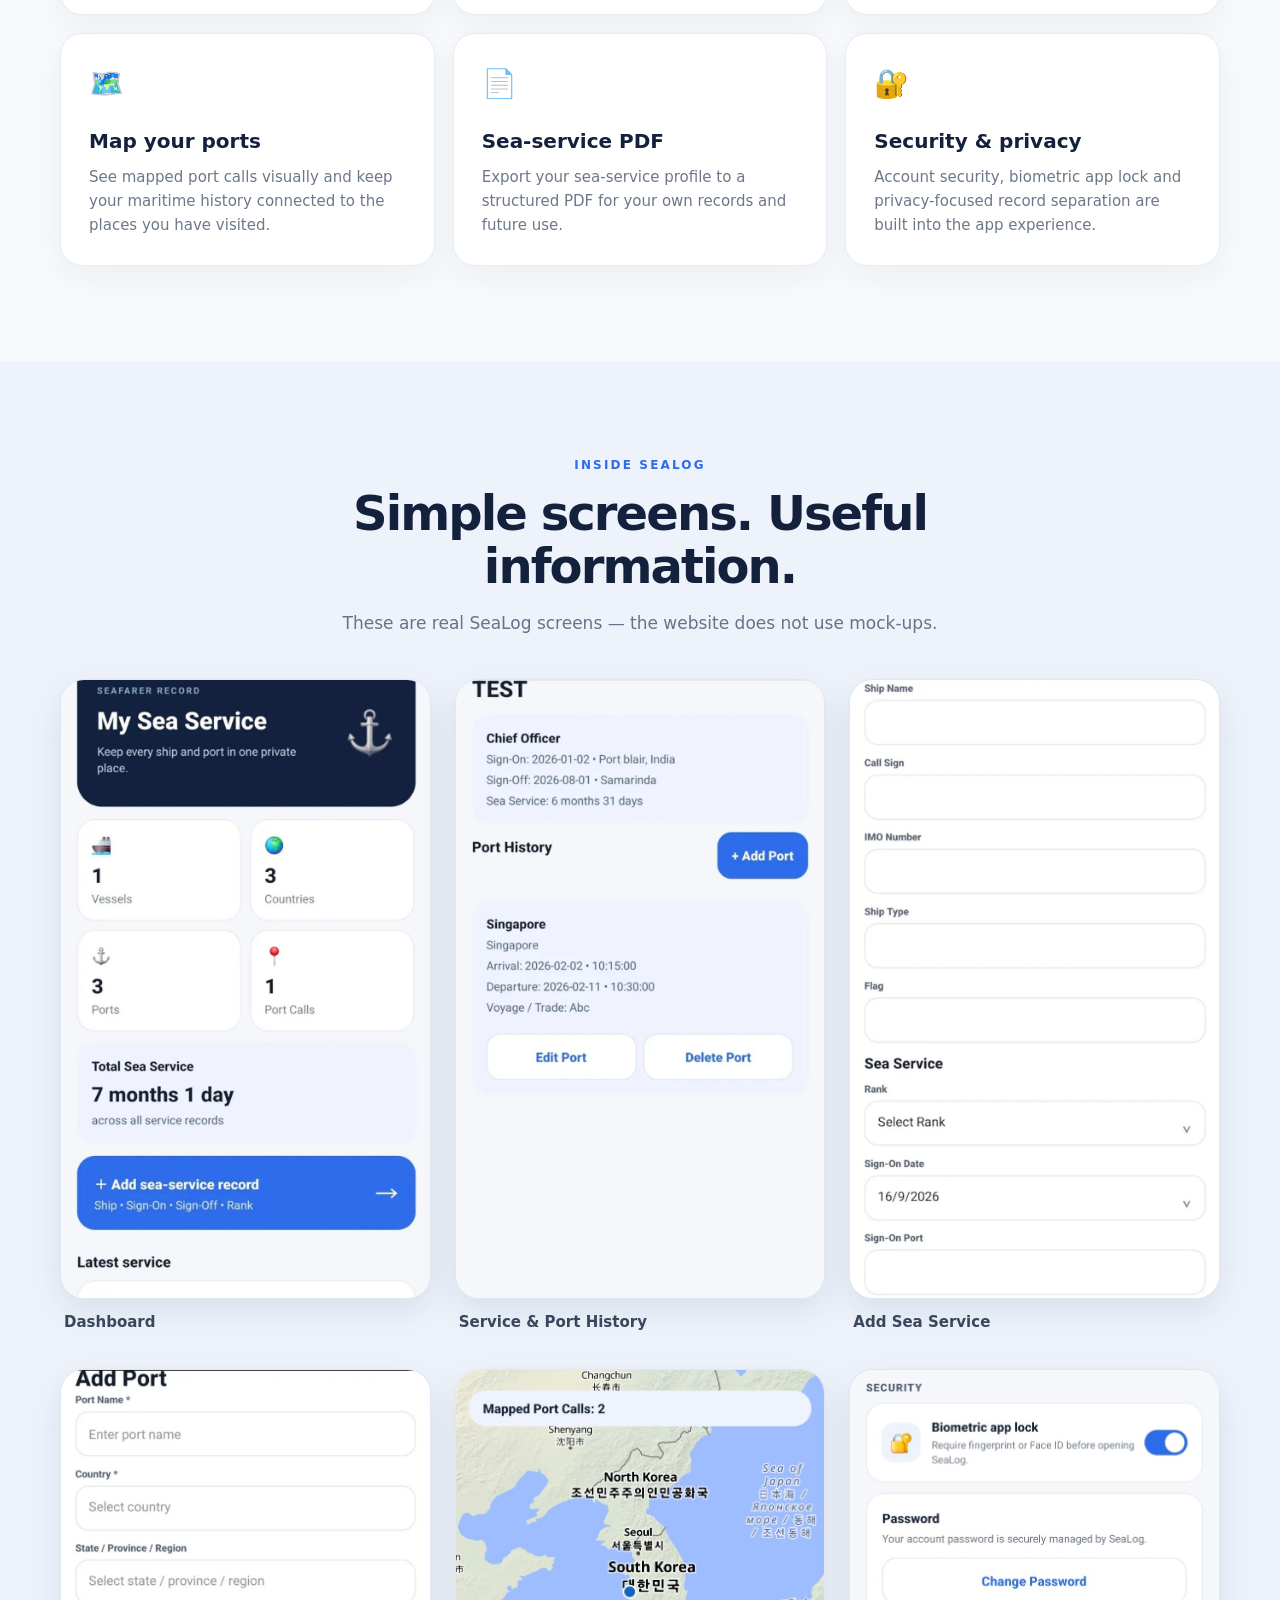
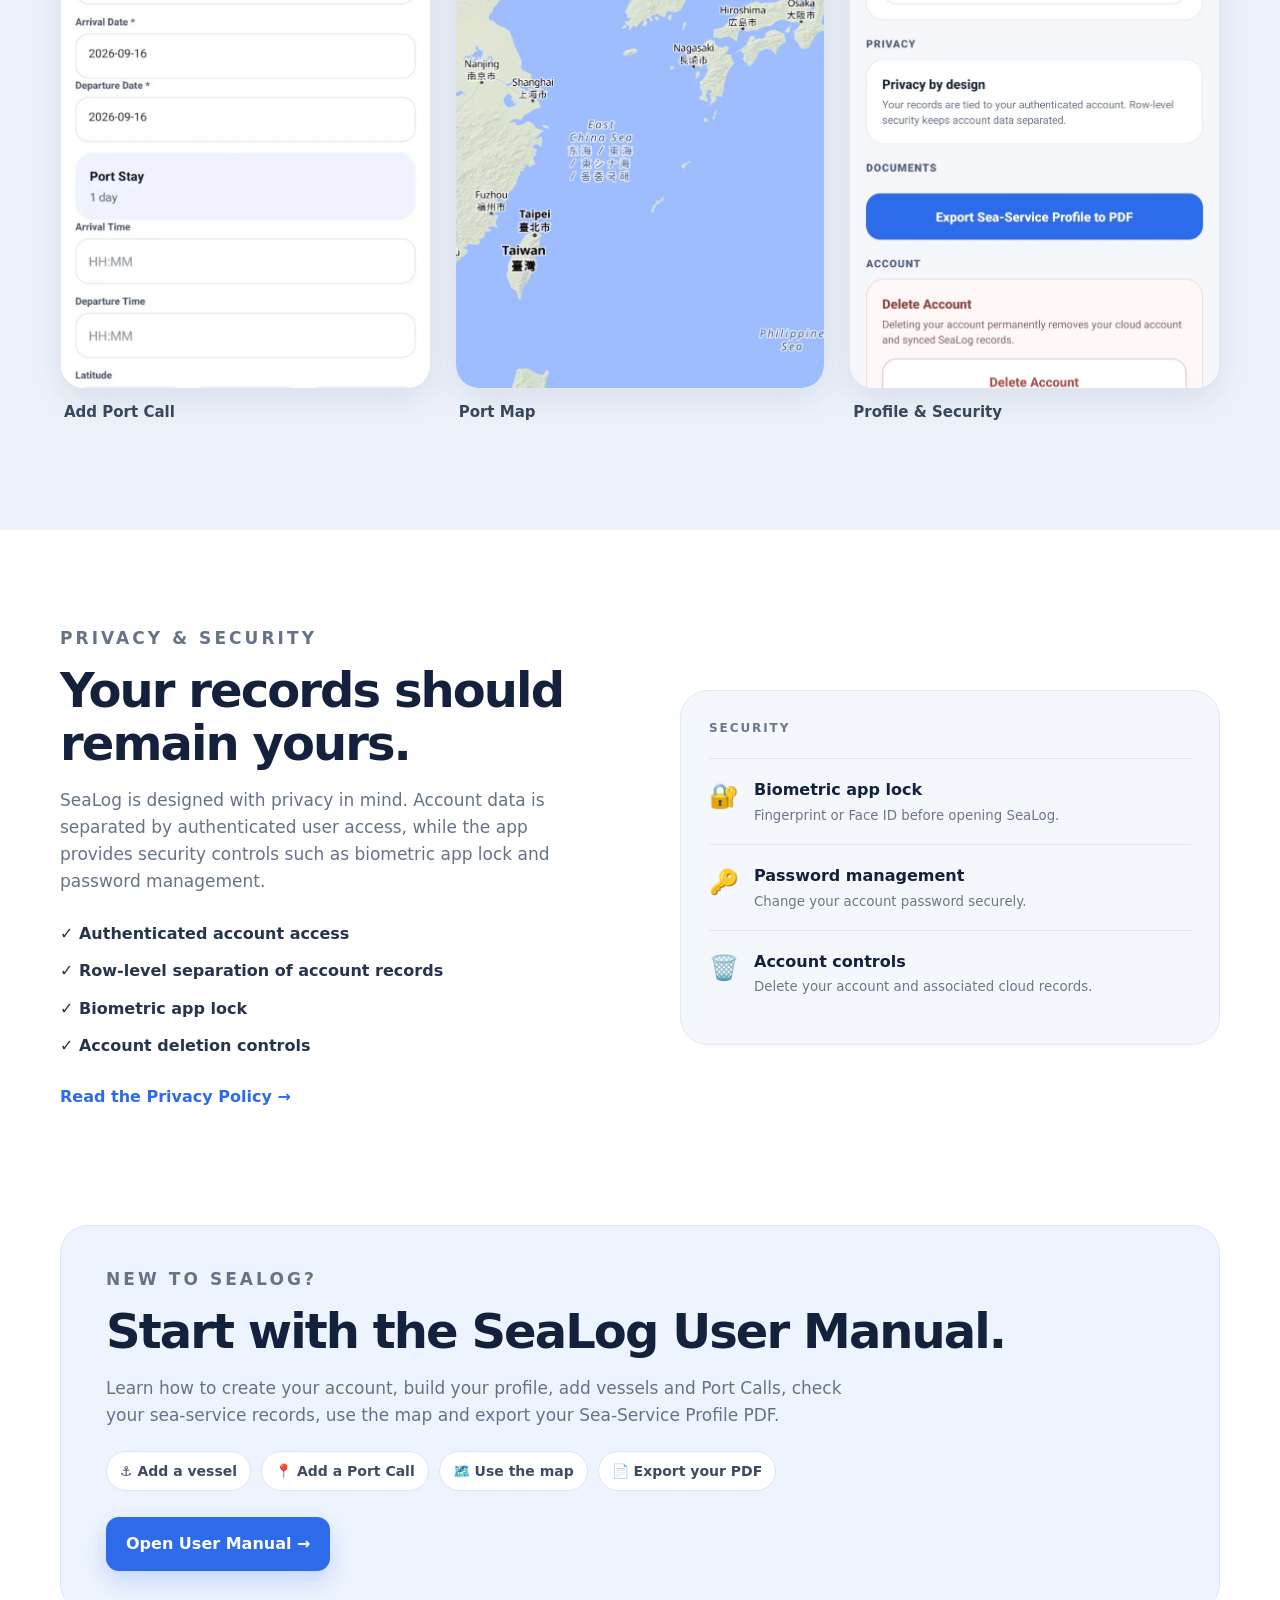
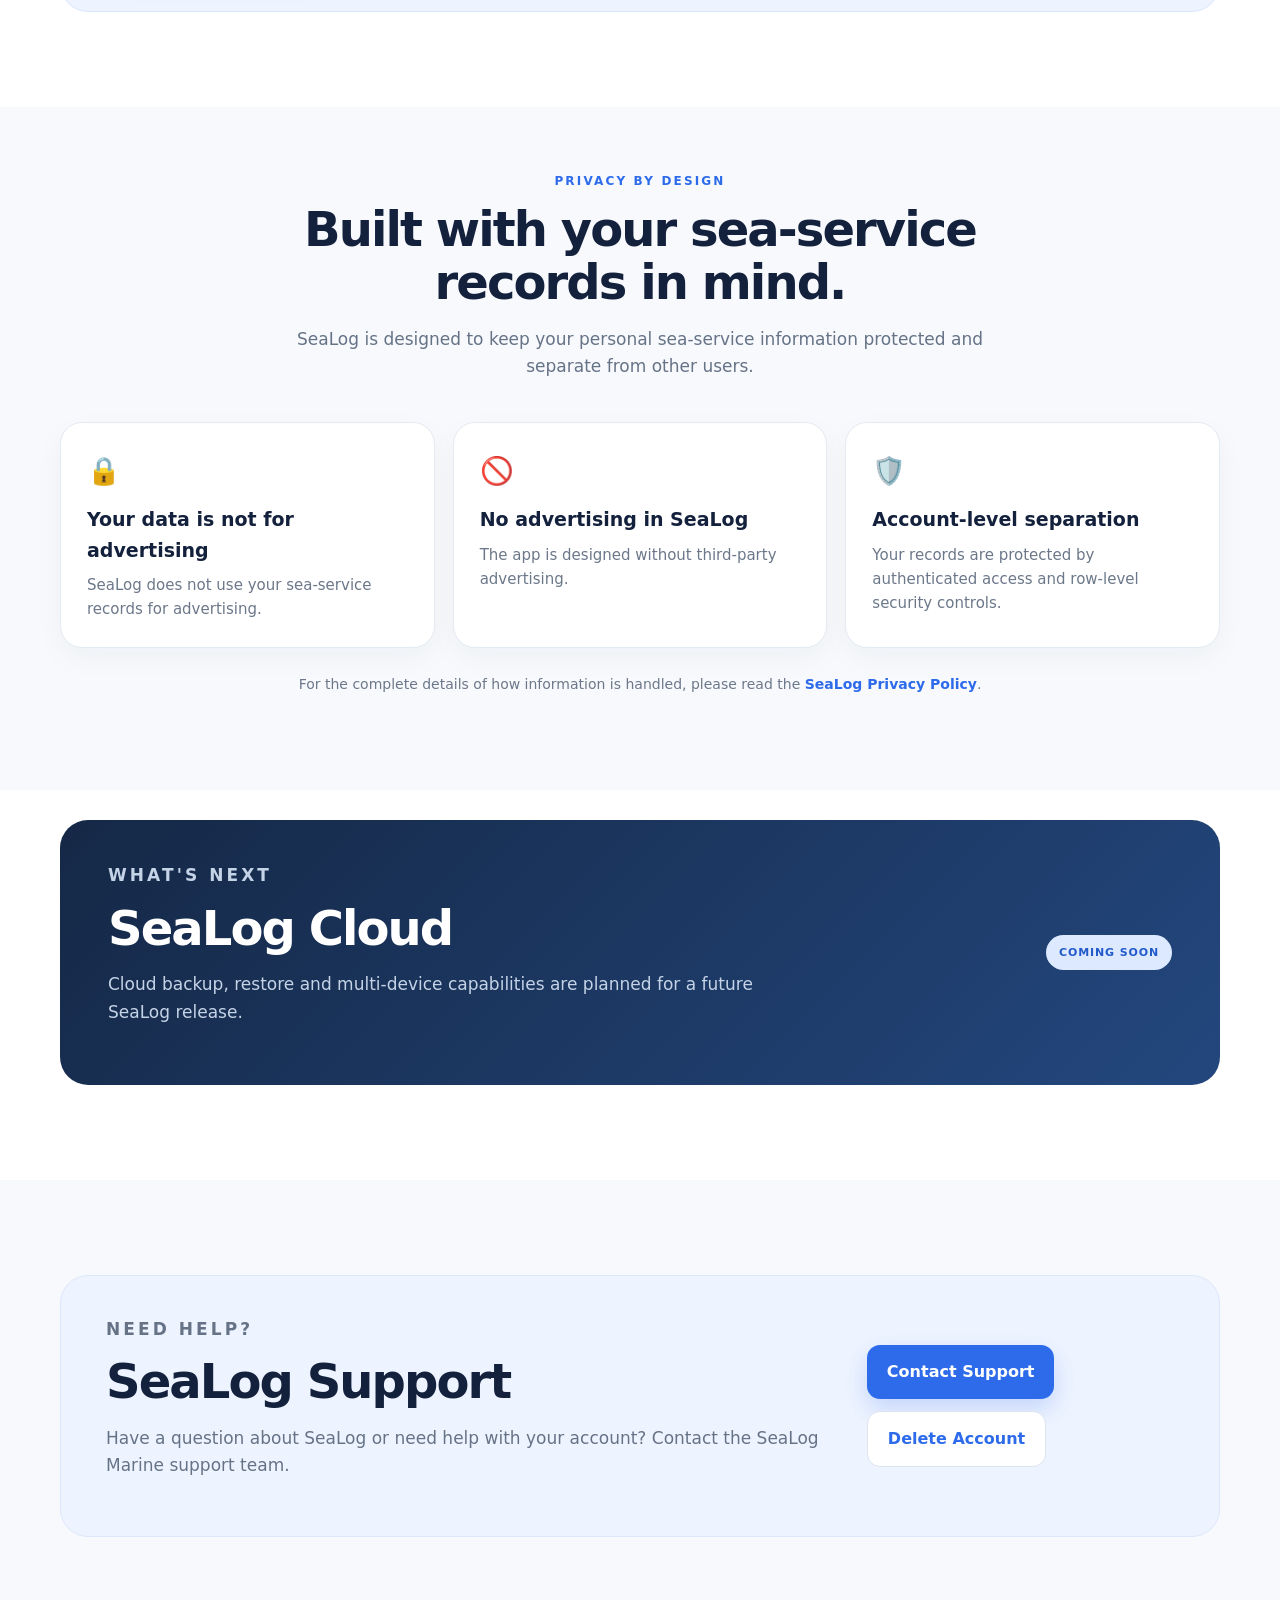
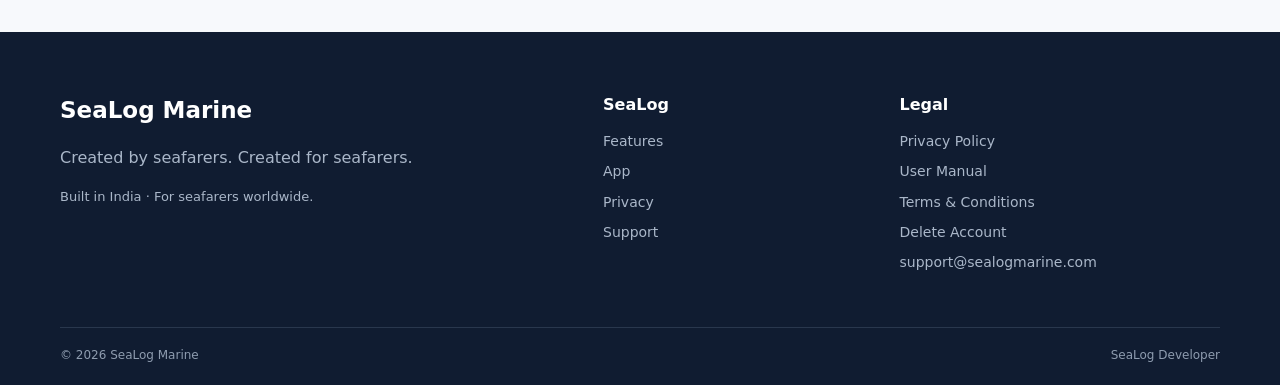
==== commit 4e2f1ae7: "Update website user manual" ====
--- a/index.html
+++ b/index.html
@@ -5,6 +5,11 @@
   <meta name="viewport" content="width=device-width, initial-scale=1">
   <meta name="description" content="SeaLog Marine — a simple, private way for seafarers to record sea service, vessels and port calls.">
   <meta name="theme-color" content="#2D6BEA">
+<meta name="mobile-web-app-capable" content="yes">
+<meta name="apple-mobile-web-app-capable" content="yes">
+<meta name="apple-mobile-web-app-status-bar-style" content="default">
+<meta name="apple-mobile-web-app-title" content="SeaLog">
+<link rel="manifest" href="/manifest.webmanifest">
   <title>SeaLog Marine — Your Sea Service, Clearly Recorded</title>
   <link rel="stylesheet" href="style.css">
 </head>
@@ -57,7 +62,7 @@
             </a>
             <a class="button secondary" href="#features">Explore SeaLog</a>
           </div>
-          <p class="small-note">Google Play link will be activated when the V15 release is published.</p>
+          <p class="small-note">Google Play link will be activated when SeaLog is publicly available.</p>
         </div>
 
         <div class="hero-card">
@@ -124,7 +129,7 @@
         <div class="section-heading centered">
           <p class="eyebrow">INSIDE SEALOG</p>
           <h2>Simple screens. Useful information.</h2>
-          <p>These are real SeaLog V15 screens — the website does not use mock-ups.</p>
+          <p>These are real SeaLog screens — the website does not use mock-ups.</p>
         </div>
 
         <div class="screen-grid">
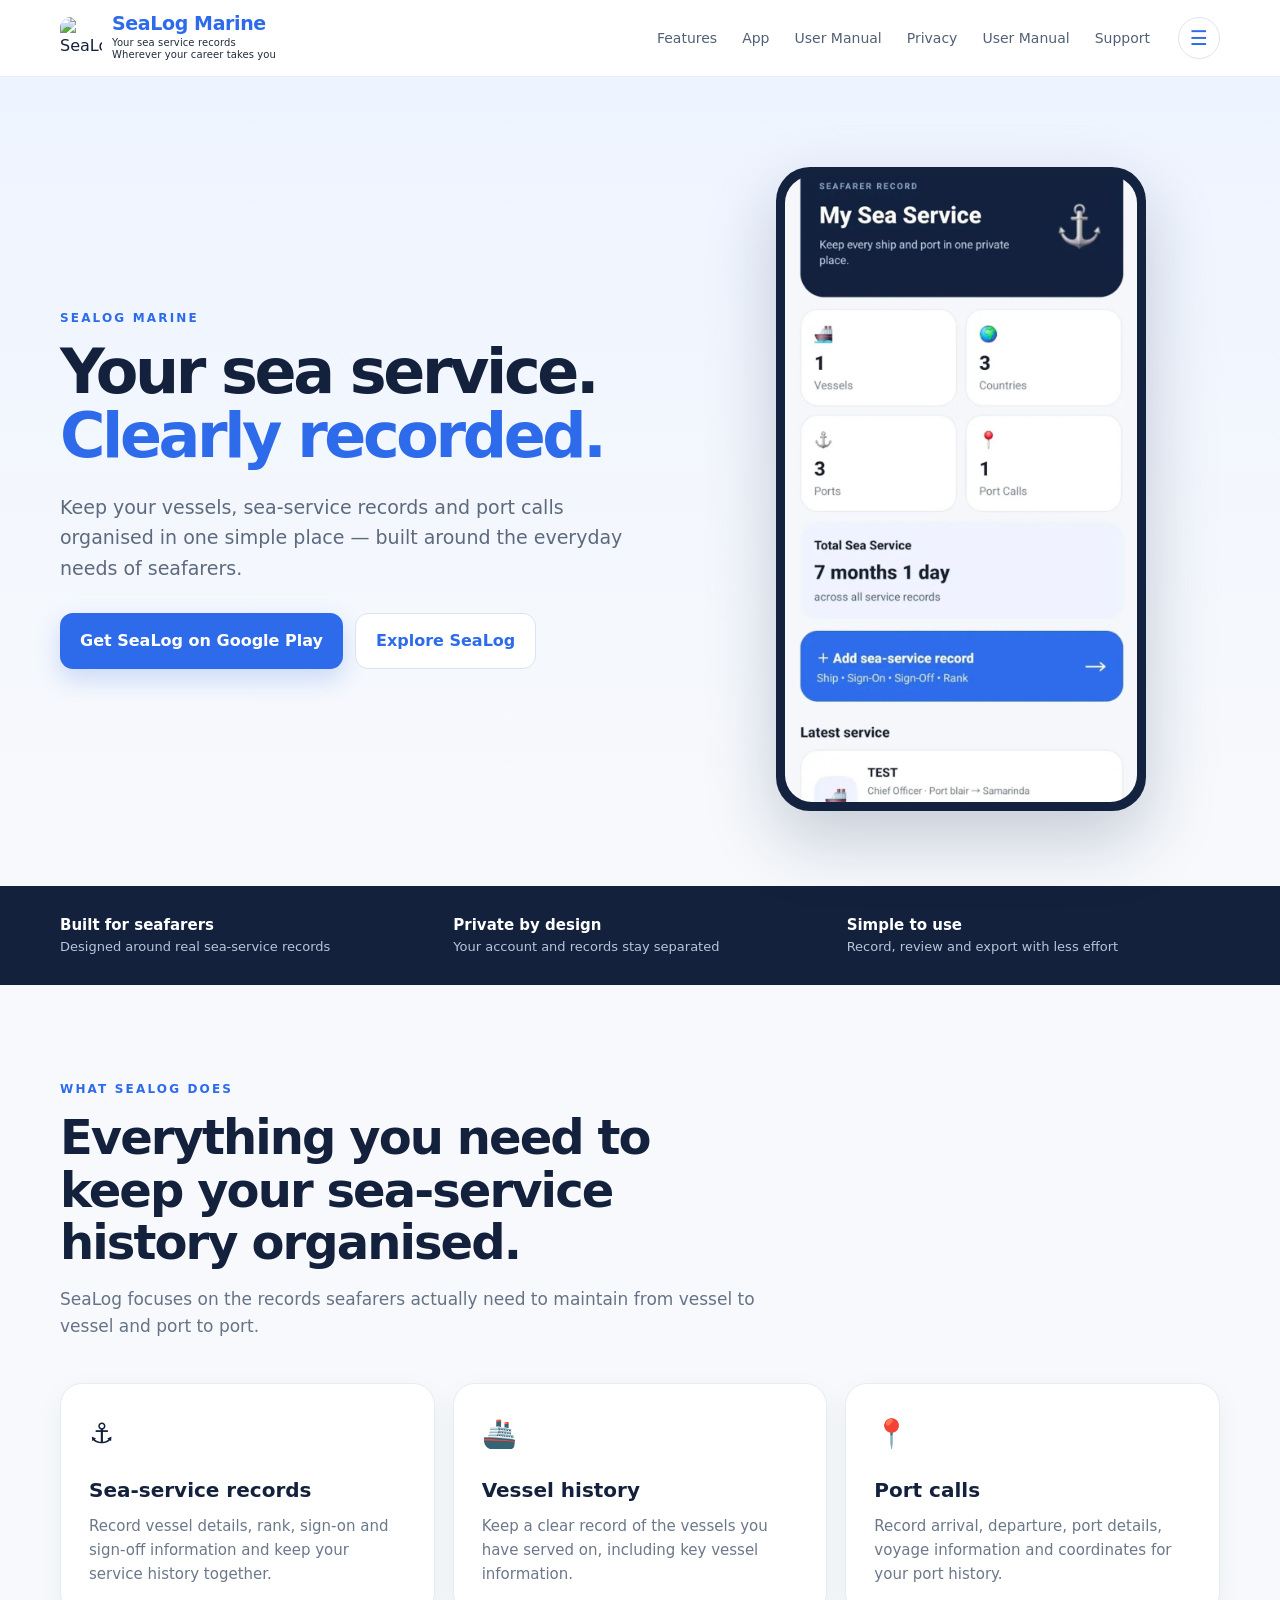
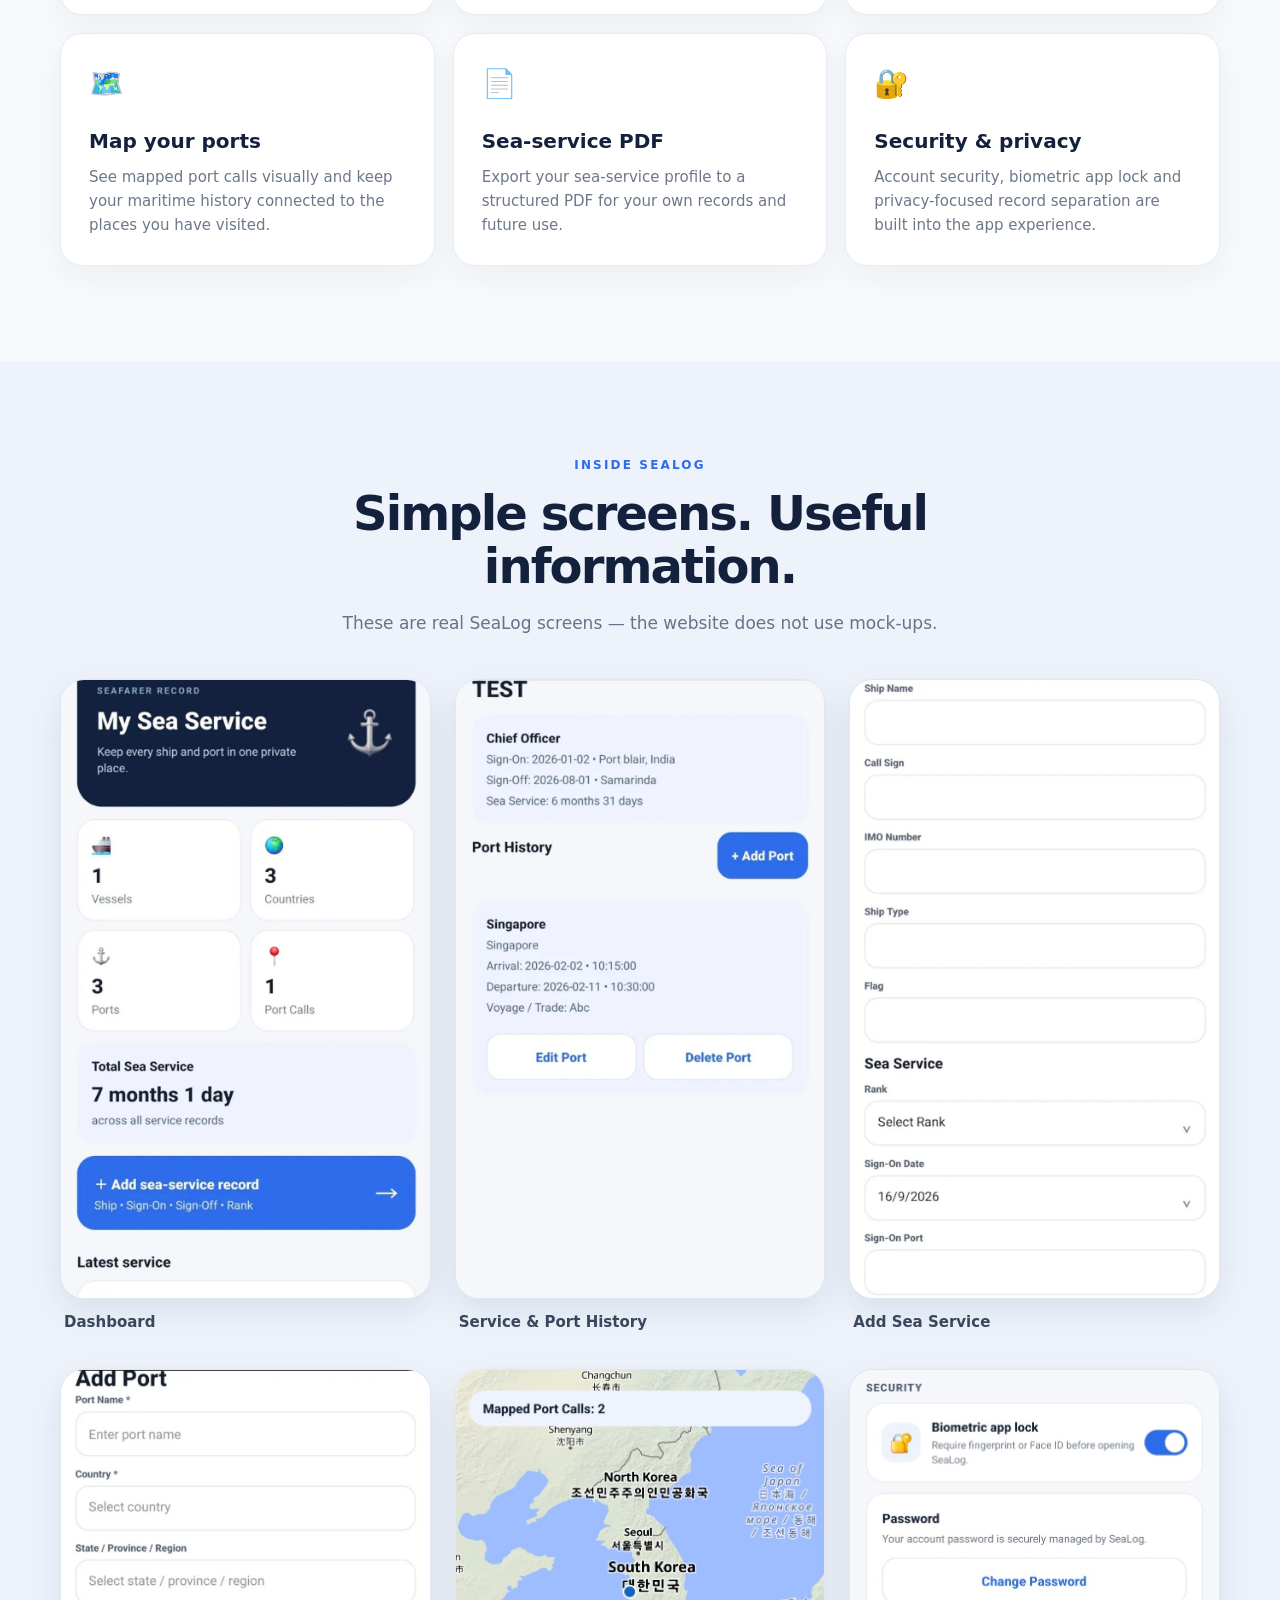
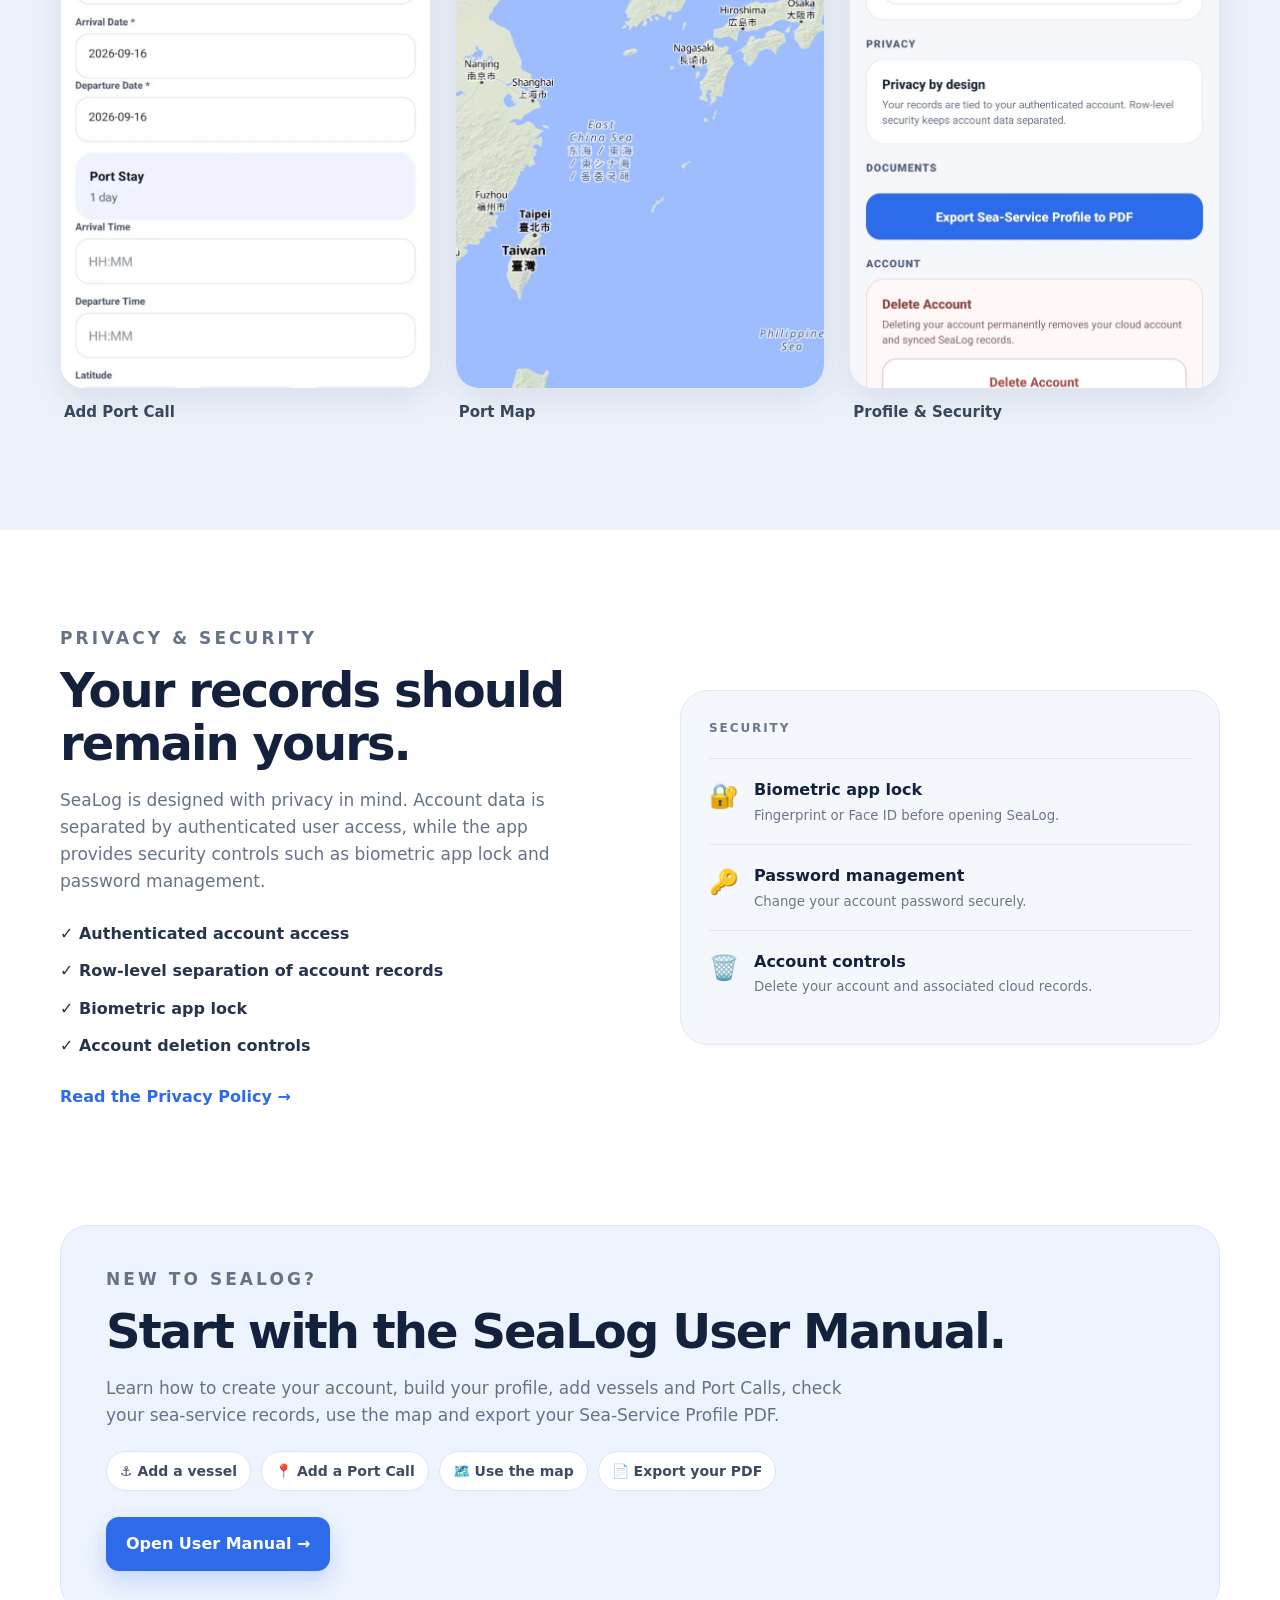
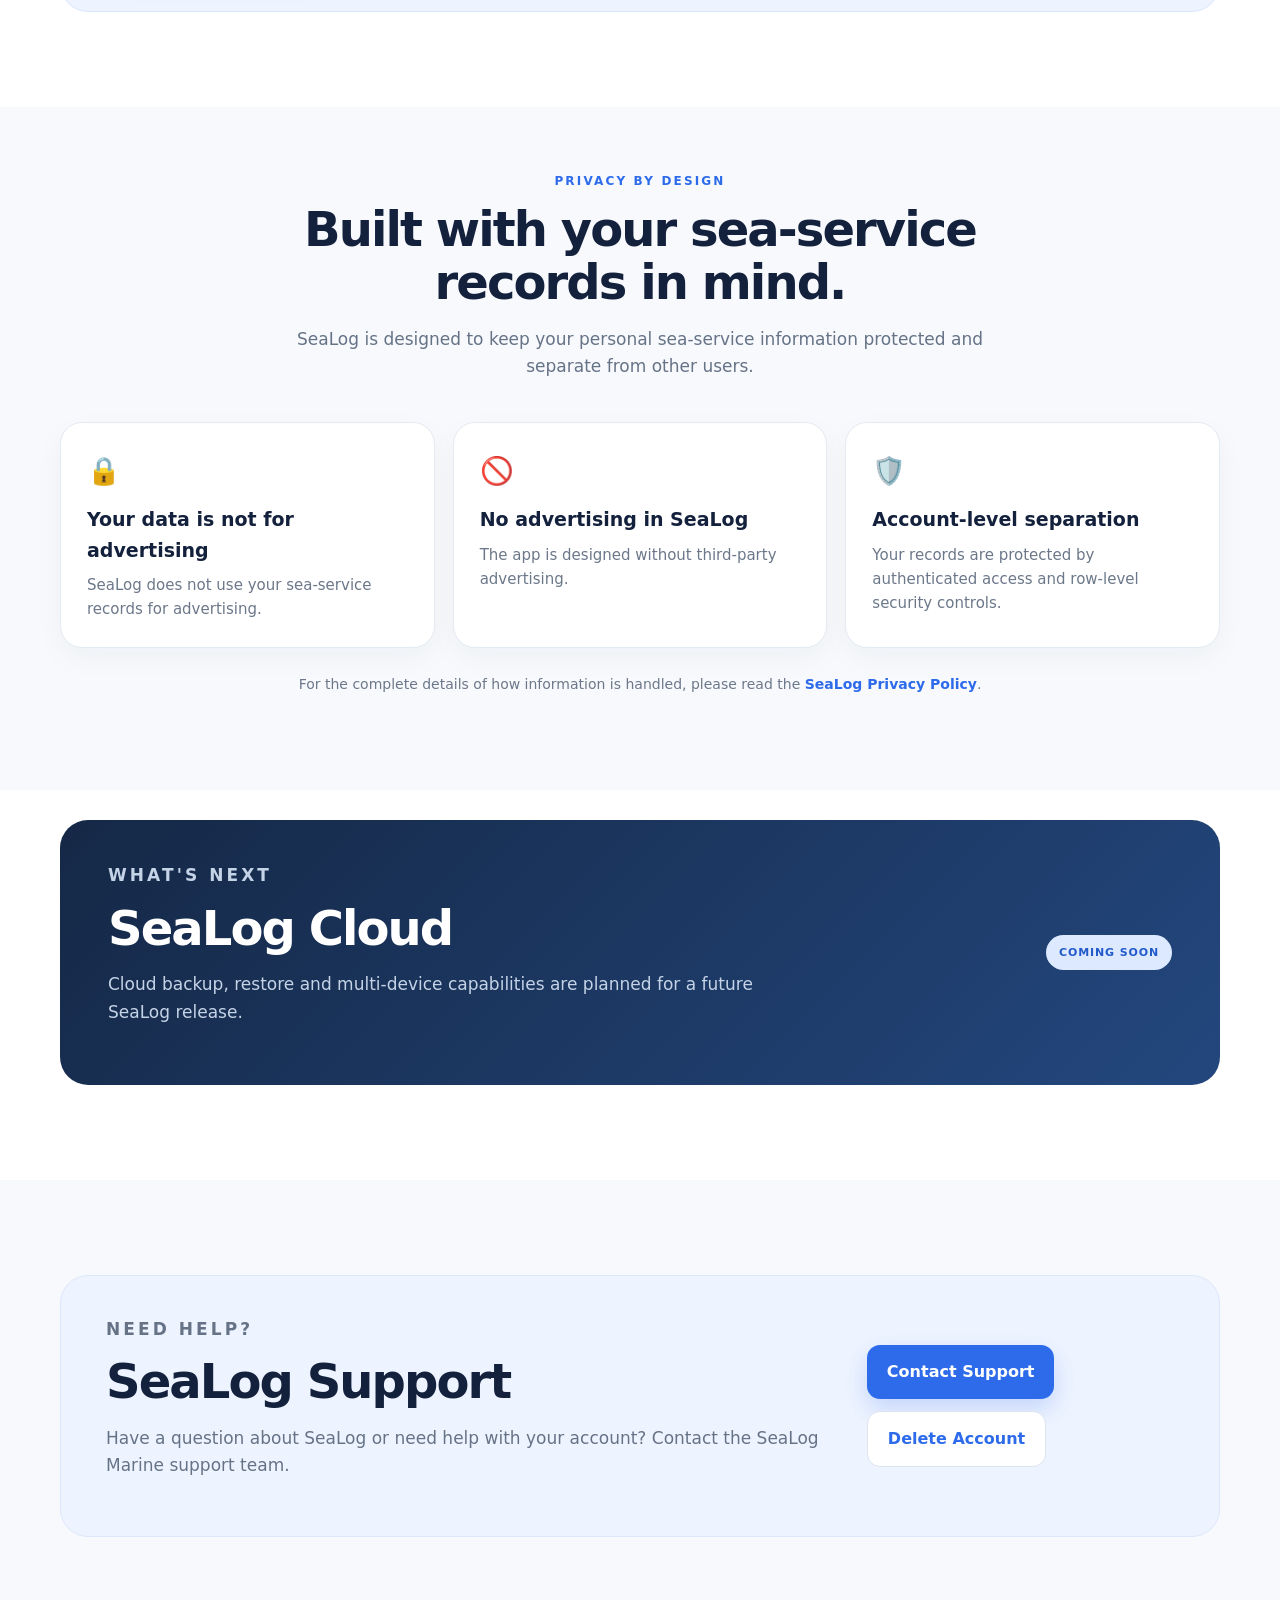
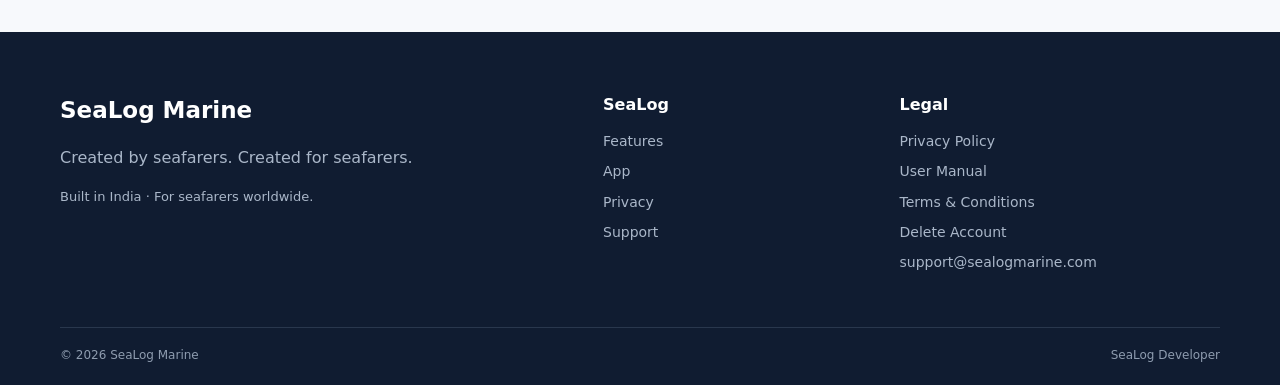
==== commit 317ab53a: "Activate Google Play download button" ====
--- a/index.html
+++ b/index.html
@@ -57,12 +57,11 @@
             simple place — built around the everyday needs of seafarers.
           </p>
           <div class="hero-actions" id="download">
-            <a class="button primary" href="#" aria-label="Google Play link to be added after release">
+            <a class="button primary" href="https://play.google.com/store/apps/details?id=com.sealog.app" aria-label="Get SeaLog on Google Play" target="_blank" rel="noopener noreferrer">
               Get SeaLog on Google Play
             </a>
             <a class="button secondary" href="#features">Explore SeaLog</a>
           </div>
-          <p class="small-note">Google Play link will be activated when SeaLog is publicly available.</p>
         </div>
 
         <div class="hero-card">
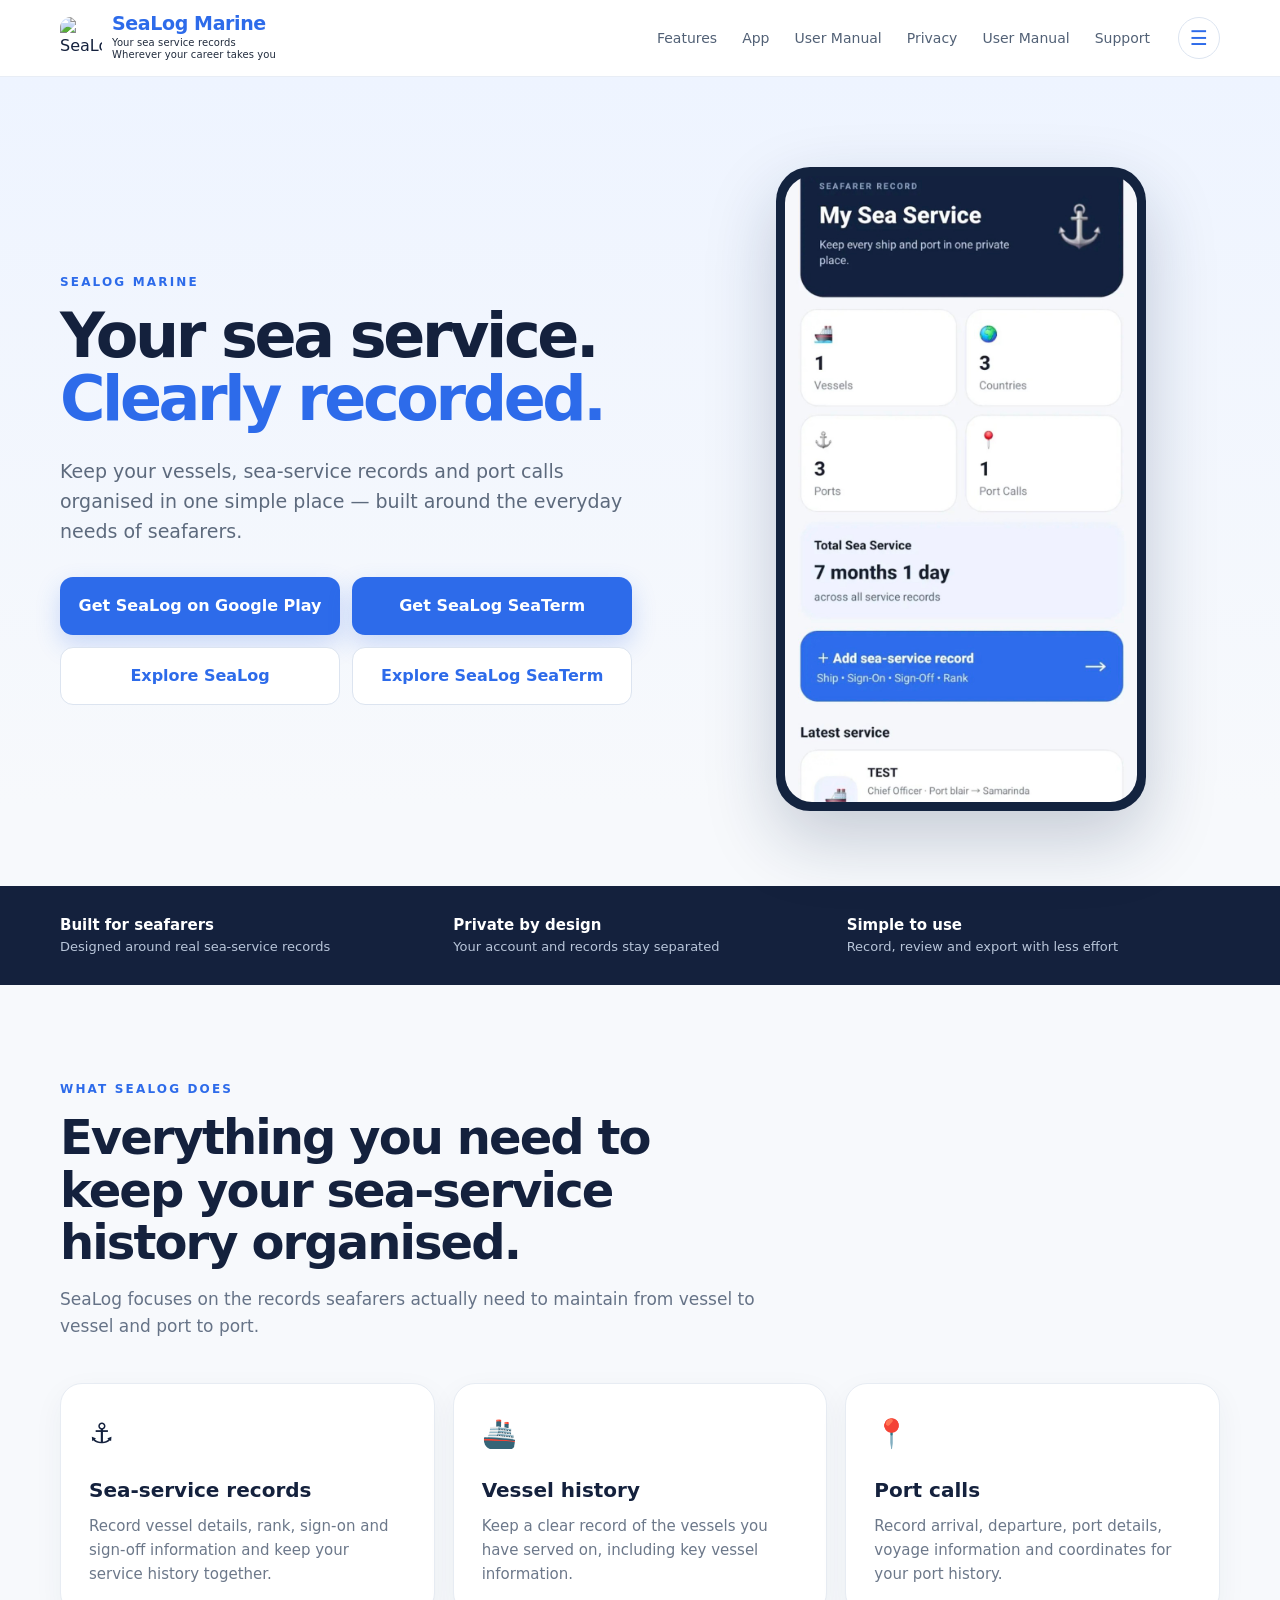
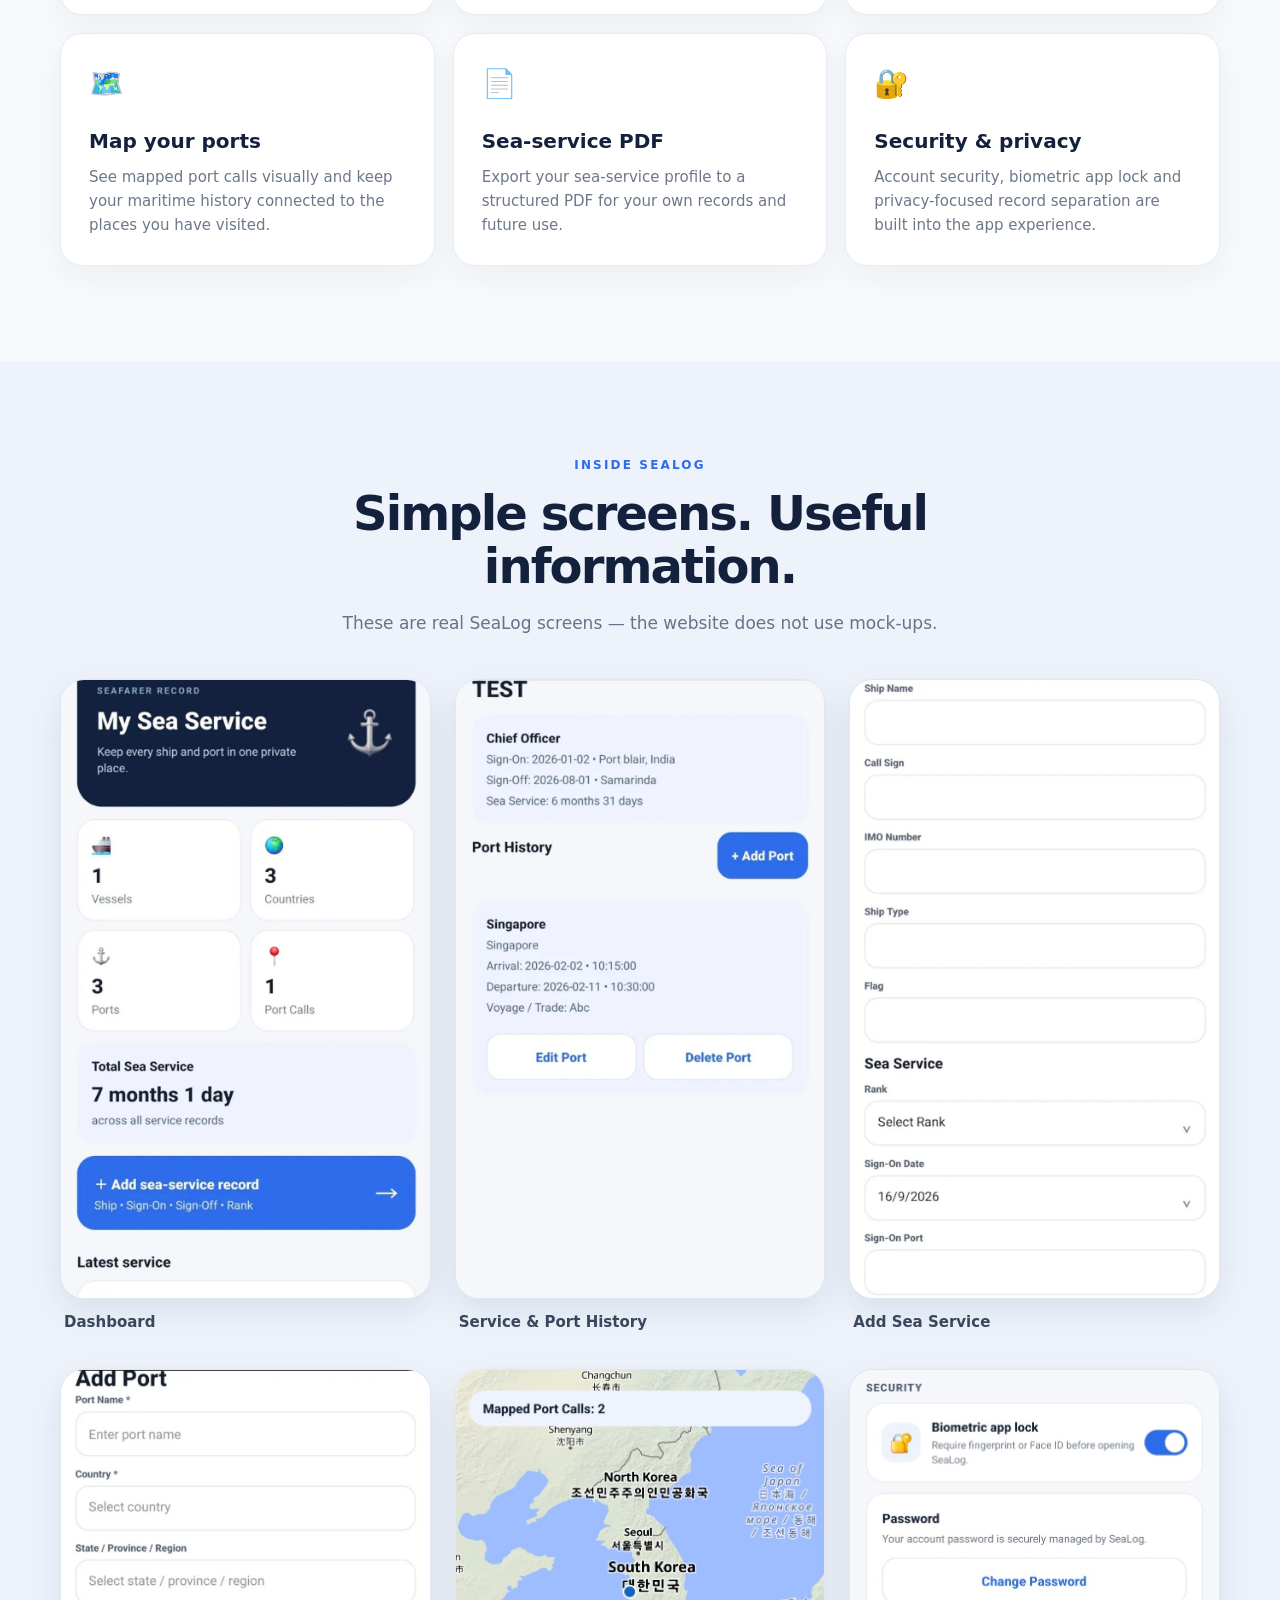
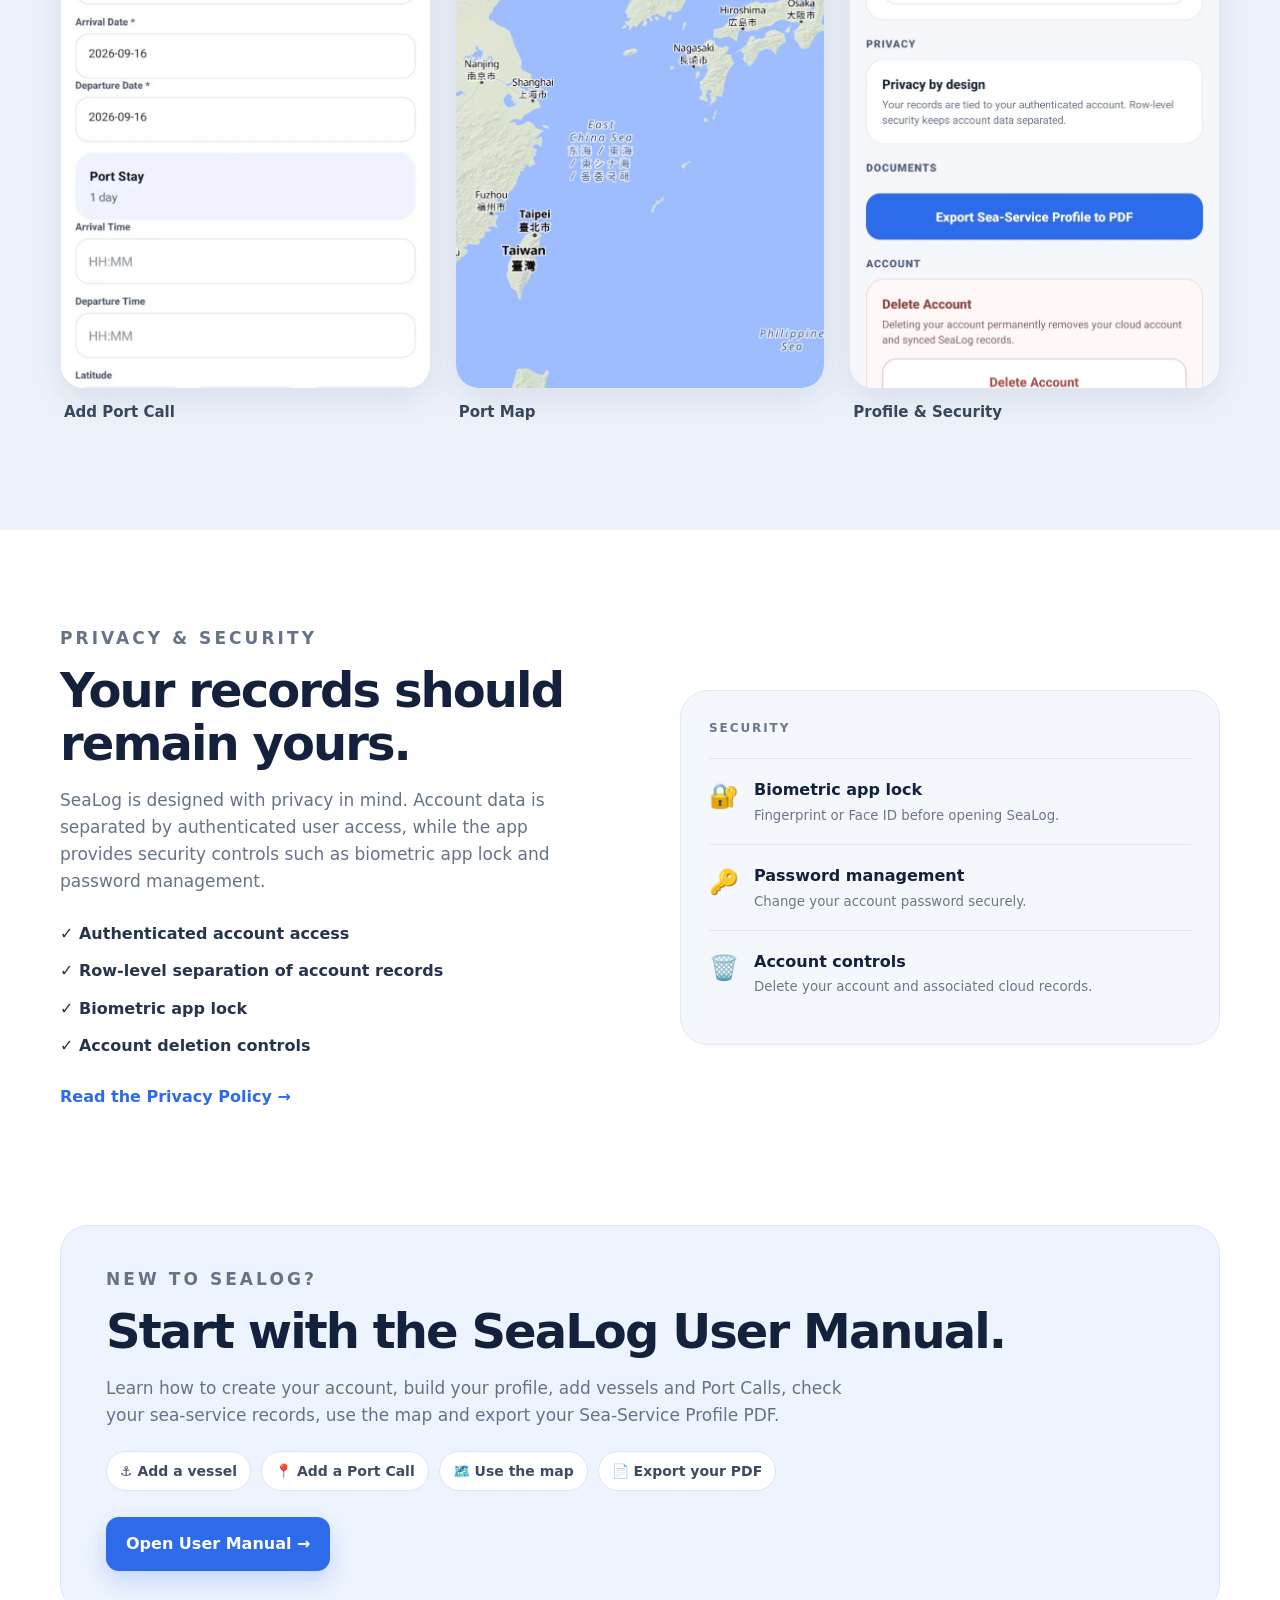
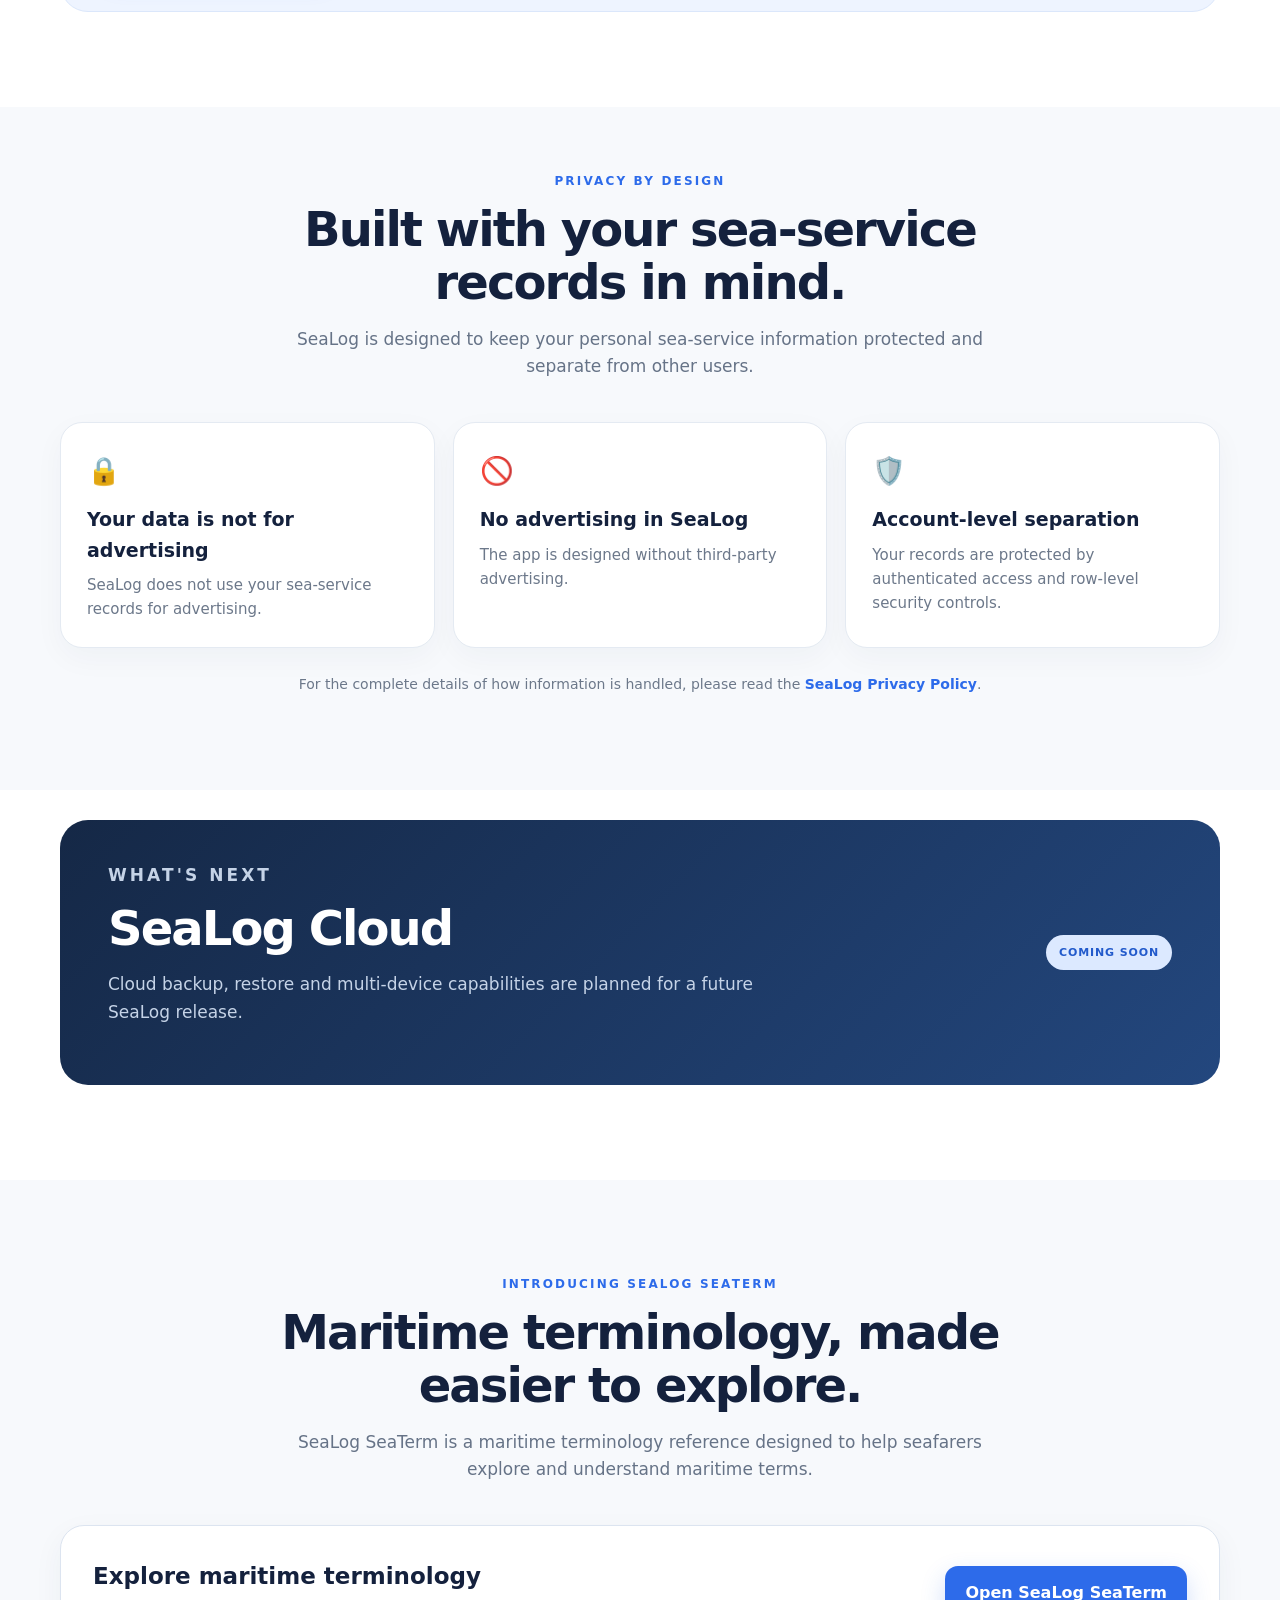
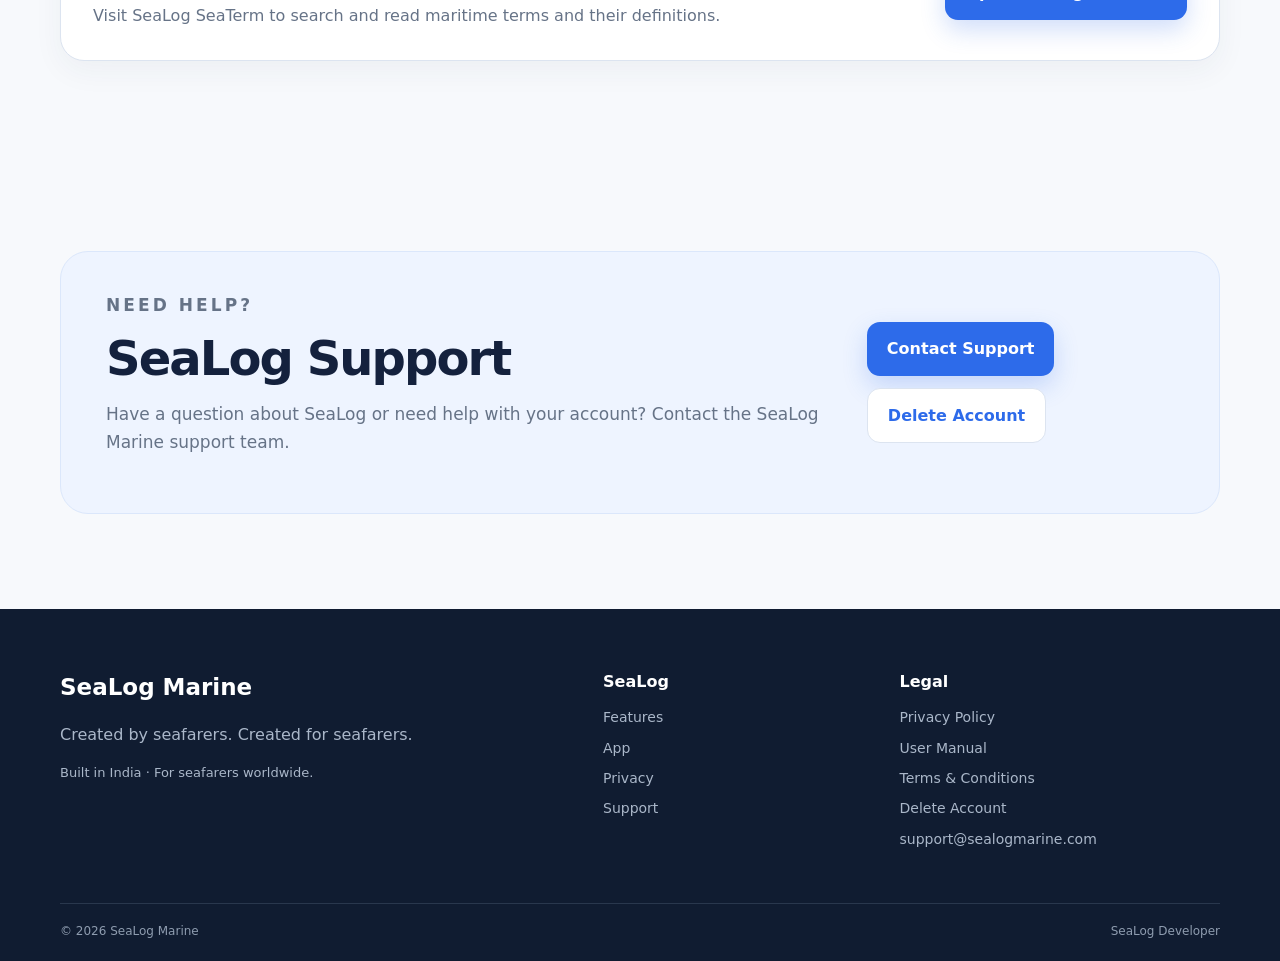
==== commit 50ba5d1e: "Add SeaLog SeaTerm homepage buttons" ====
--- a/index.html
+++ b/index.html
@@ -56,11 +56,17 @@
             Keep your vessels, sea-service records and port calls organised in one
             simple place — built around the everyday needs of seafarers.
           </p>
-          <div class="hero-actions" id="download">
+          <div class="hero-actions app-actions" id="download">
             <a class="button primary" href="https://play.google.com/store/apps/details?id=com.sealog.app" aria-label="Get SeaLog on Google Play" target="_blank" rel="noopener noreferrer">
               Get SeaLog on Google Play
             </a>
+            <a class="button primary" href="https://sealog-seaterm.pages.dev/" aria-label="Get SeaLog SeaTerm" target="_blank" rel="noopener noreferrer">
+              Get SeaLog SeaTerm
+            </a>
+          </div>
+          <div class="hero-actions explore-actions">
             <a class="button secondary" href="#features">Explore SeaLog</a>
+            <a class="button secondary" href="#seaterm">Explore SeaLog SeaTerm</a>
           </div>
         </div>
 
@@ -213,7 +219,35 @@
       </div>
     </section>
 
-    <section class="section" id="support">
+    <section class="section seaterm-section" id="seaterm">
+  <div class="container">
+    <div class="section-heading centered">
+      <p class="eyebrow">INTRODUCING SEALOG SEATERM</p>
+      <h2>Maritime terminology, made easier to explore.</h2>
+      <p>
+        SeaLog SeaTerm is a maritime terminology reference designed
+        to help seafarers explore and understand maritime terms.
+      </p>
+    </div>
+    <div class="seaterm-card">
+      <div>
+        <h3>Explore maritime terminology</h3>
+        <p>
+          Visit SeaLog SeaTerm to search and read maritime terms
+          and their definitions.
+        </p>
+      </div>
+      <a class="button primary"
+         href="https://sealog-seaterm.pages.dev/"
+         target="_blank"
+         rel="noopener noreferrer">
+        Open SeaLog SeaTerm
+      </a>
+    </div>
+  </div>
+</section>
+
+<section class="section" id="support">
       <div class="container support-card">
         <div>
           <p class="eyebrow">NEED HELP?</p>
--- a/style.css
+++ b/style.css
@@ -38,3 +38,85 @@
 .manual-fallback .button{margin-left:auto}
 @media(max-width:900px){.privacy-grid{grid-template-columns:1fr}.manual-card{padding:32px 28px}.manual-fallback .button{margin-left:0}}
 @media(max-width:620px){.brand-logo{width:40px;height:40px}.brand-wordmark strong{font-size:19px}.brand-wordmark small{font-size:10px;max-width:190px}.hero h1{font-size:43px}.manual-card{padding:28px 22px}.manual-viewer-card{padding:8px}.manual-viewer-card iframe{height:72vh}.manual-fallback{padding:14px 6px 6px}.manual-fallback .button{width:100%}}
+
+/* SeaLog and SeaLog SeaTerm homepage buttons */
+.hero-actions.app-actions,
+.hero-actions.explore-actions {
+  display: grid;
+  grid-template-columns: repeat(2, minmax(0, 1fr));
+  gap: 12px;
+  align-items: stretch;
+}
+
+.hero-actions.app-actions .button,
+.hero-actions.explore-actions .button {
+  display: flex;
+  width: 100%;
+  min-width: 0;
+  min-height: 58px;
+  padding: 12px 14px;
+  text-align: center;
+  white-space: normal;
+  overflow-wrap: anywhere;
+  line-height: 1.35;
+}
+
+.hero-actions.explore-actions {
+  margin-top: 12px;
+}
+
+@media (max-width: 420px) {
+  .hero-actions.app-actions,
+  .hero-actions.explore-actions {
+    gap: 8px;
+  }
+
+  .hero-actions.app-actions .button,
+  .hero-actions.explore-actions .button {
+    padding: 11px 8px;
+    font-size: 13px;
+  }
+}
+
+/* SeaLog SeaTerm introduction card */
+.seaterm-section {
+  background: #f7f9fc;
+}
+
+.seaterm-card {
+  display: flex;
+  align-items: center;
+  justify-content: space-between;
+  gap: 24px;
+  padding: 32px;
+  background: #fff;
+  border: 1px solid #dce4f0;
+  border-radius: 24px;
+  box-shadow: 0 10px 30px rgba(30, 53, 85, .05);
+}
+
+.seaterm-card h3 {
+  margin: 0 0 8px;
+  font-size: 23px;
+}
+
+.seaterm-card p {
+  margin: 0;
+  color: #667387;
+}
+
+.seaterm-card .button {
+  flex-shrink: 0;
+}
+
+@media (max-width: 620px) {
+  .seaterm-card {
+    align-items: stretch;
+    flex-direction: column;
+    padding: 24px;
+  }
+
+  .seaterm-card .button {
+    width: 100%;
+  }
+}
